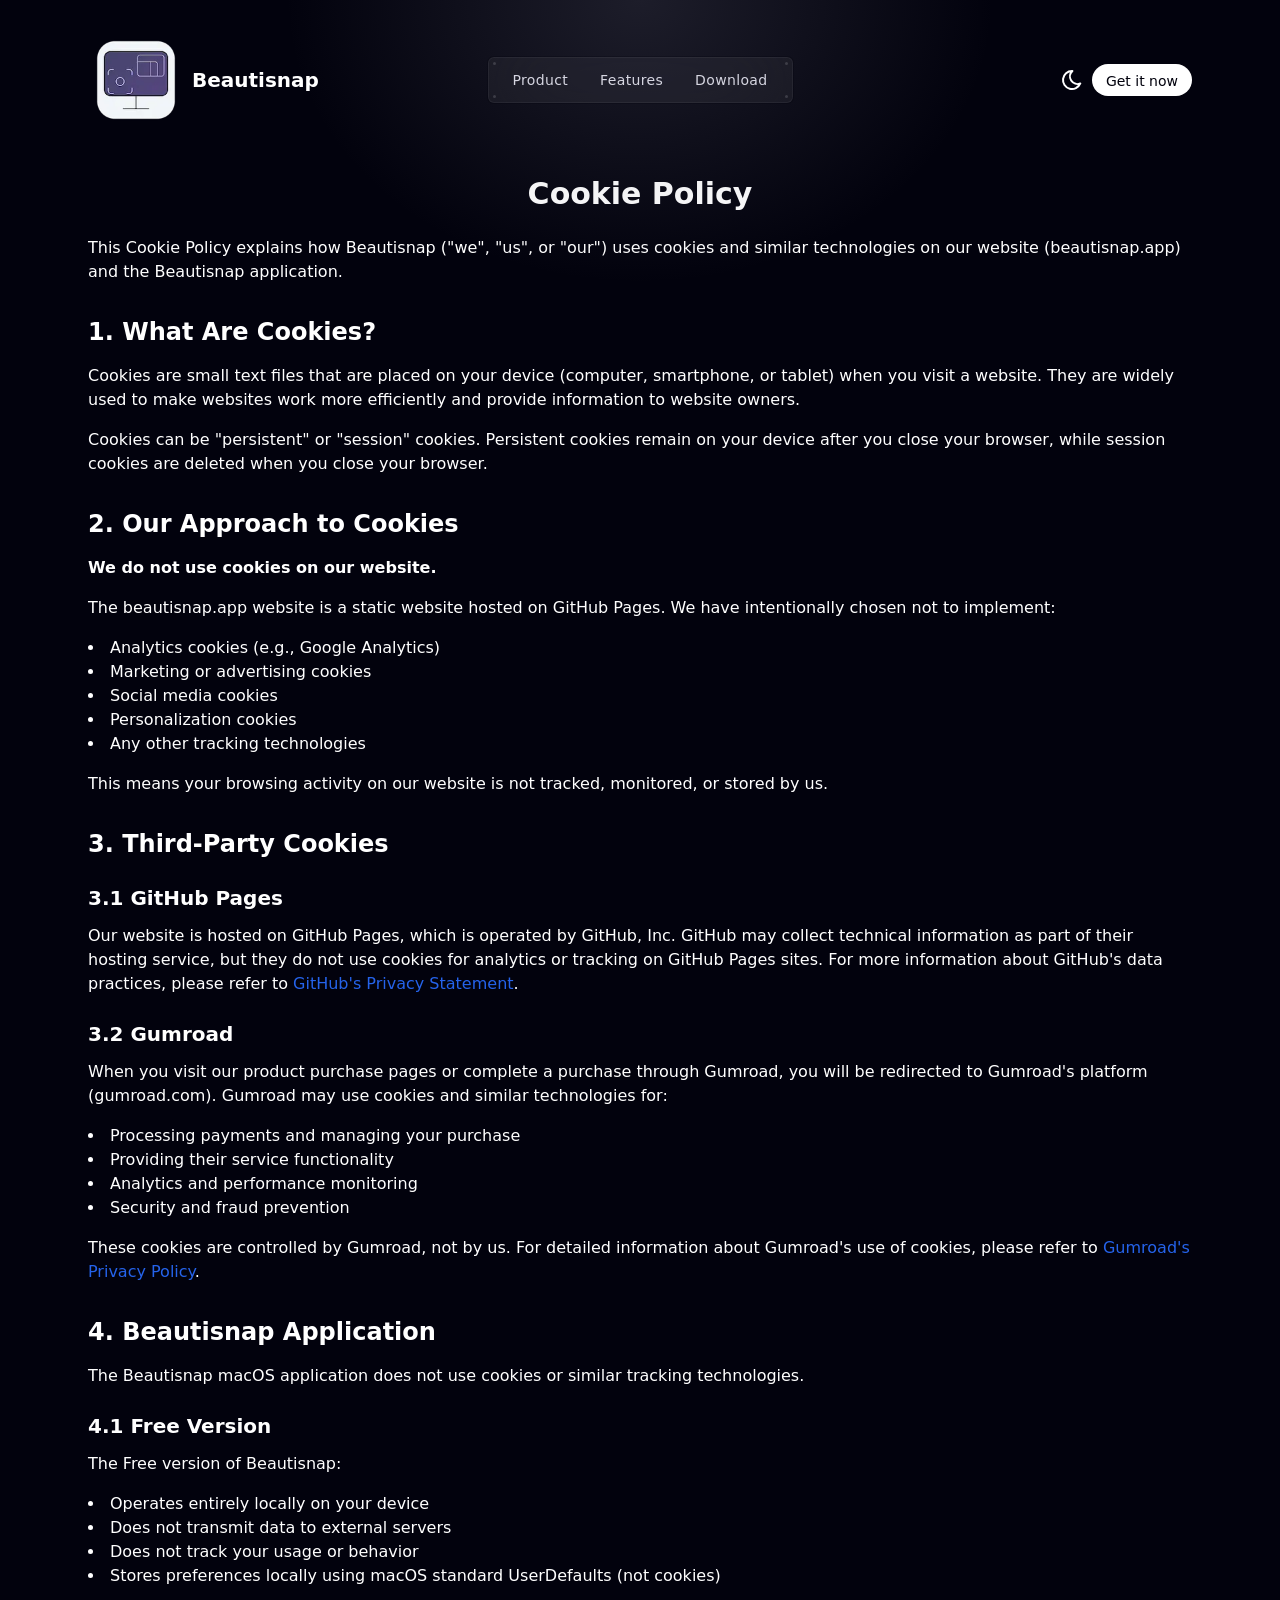
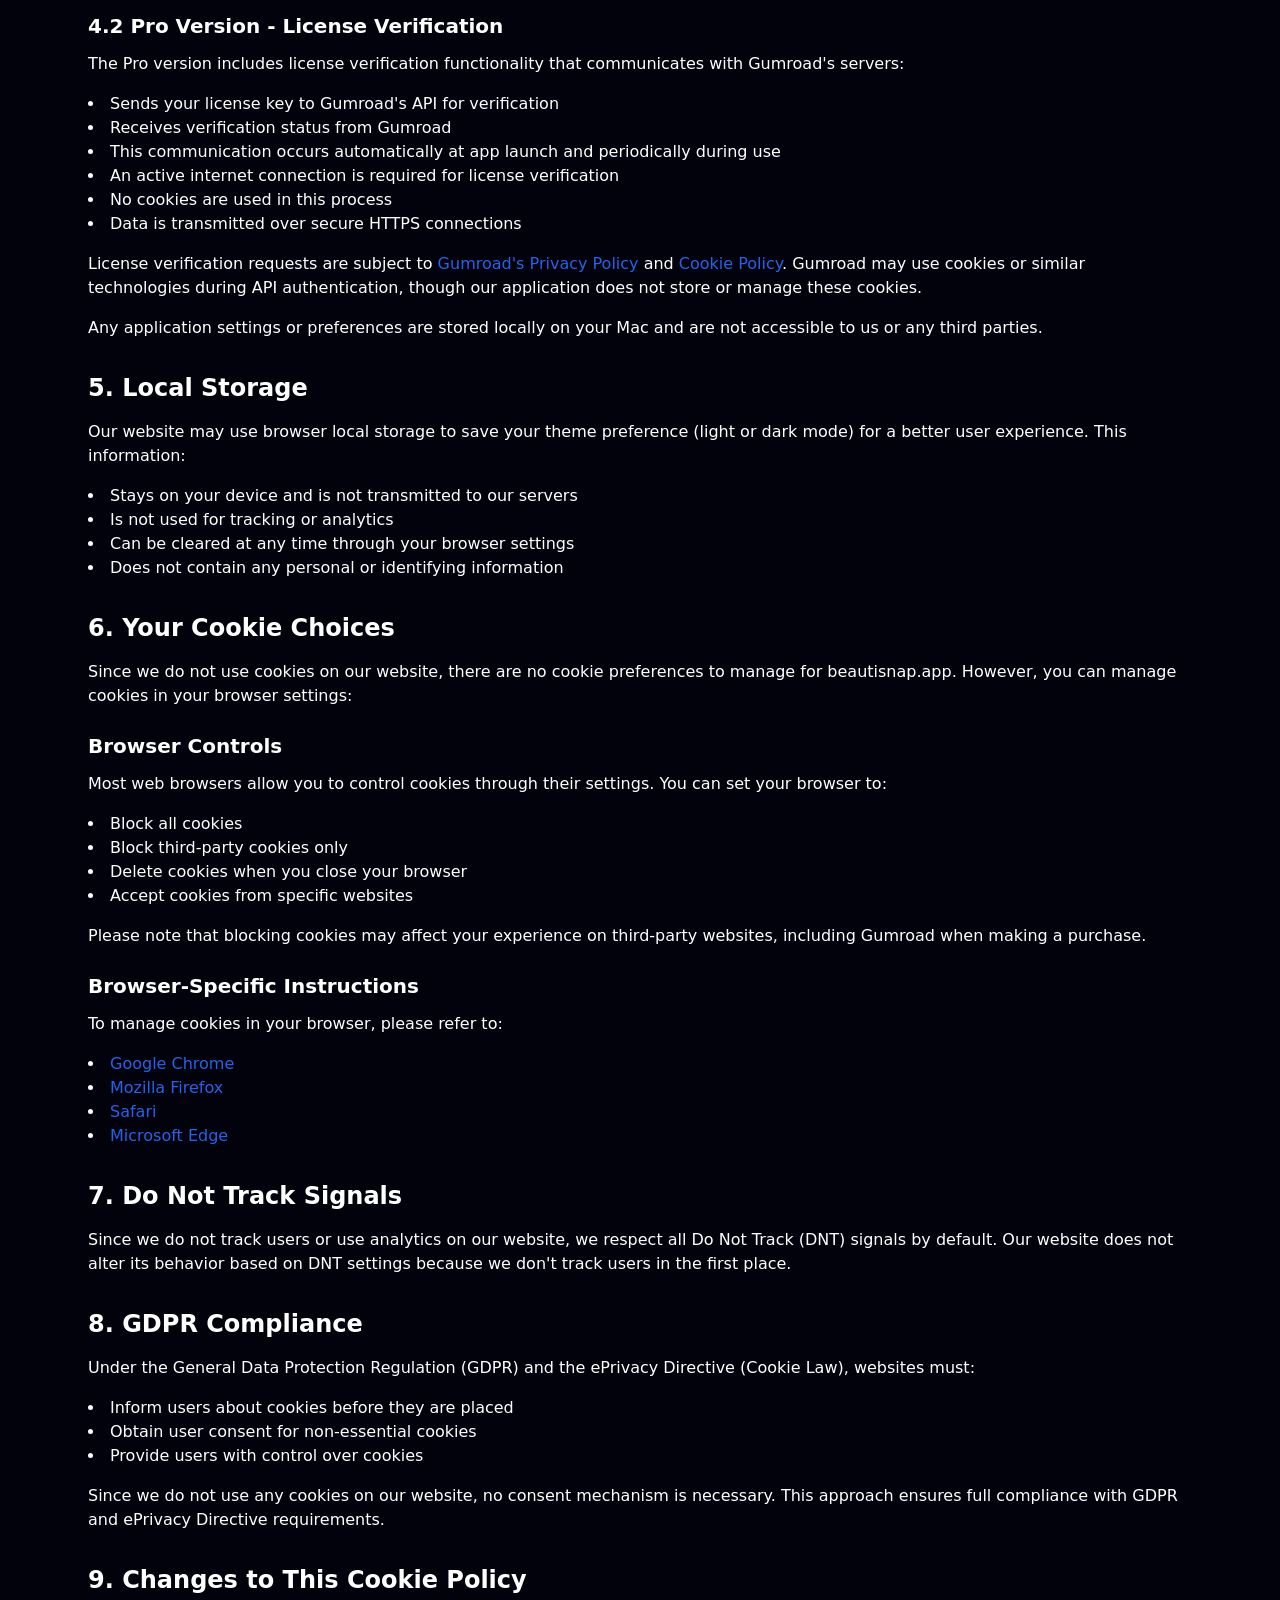
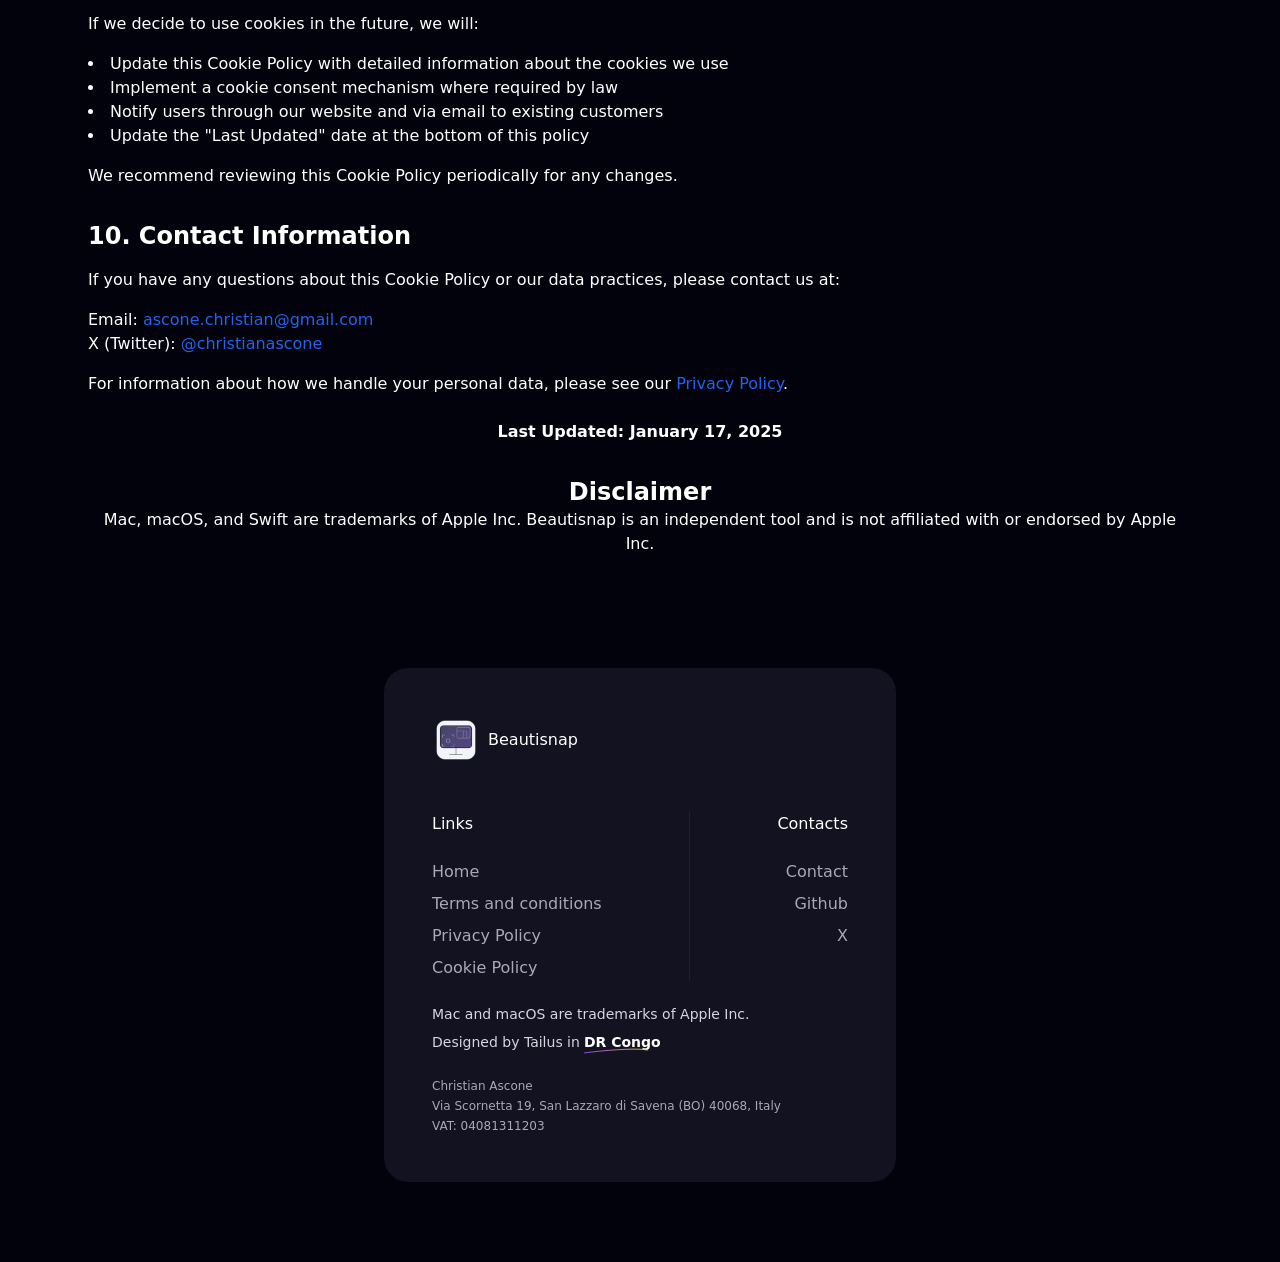
==== cookie-policy/index.html @ 5fffb643 "Deploy" ====
<!DOCTYPE html><html lang="en" class="scroll-smooth"> <head><meta charset="UTF-8"><meta name="viewport" content="width=device-width"><link rel="icon" type="image/x-icon" href="/favicon.ico" media="(prefers-color-scheme: light)"><link rel="sitemap" href="/sitemap-index.xml"><meta name="generator" content="Astro v5.16.10"><meta name="color-scheme" content="dark light"><meta name="theme-color" content="#ffffff" media="(prefers-color-scheme: light)"><meta name="theme-color" content="#030712" media="(prefers-color-scheme: dark)"><!-- Canonical URL --><link rel="canonical" href="https://beautisnap.github.io/cookie-policy/"><!-- Primary Meta Tags --><title>Cookie Policy - Beautisnap</title><meta name="title" content="Cookie Policy - Beautisnap"><meta name="description" content="Read the Beautisnap Cookie Policy. Learn about the cookies and tracking technologies used on our website and how to manage your preferences."><meta name="keywords" content="screenshot tool, macOS screenshot, beautiful screenshots, screen capture, SwiftUI, ScreenCaptureKit, presentation screenshots, screenshot editor, mac app"><meta name="author" content="Christian Ascone"><meta name="robots" content="index, follow"><!-- Open Graph / Facebook --><meta property="og:type" content="website"><meta property="og:url" content="https://beautisnap.github.io"><meta property="og:title" content="Cookie Policy - Beautisnap"><meta property="og:description" content="Read the Beautisnap Cookie Policy. Learn about the cookies and tracking technologies used on our website and how to manage your preferences."><meta property="og:image" content="https://beautisnap.github.io/og.webp"><meta property="og:image:alt" content="Cookie Policy - Beautisnap"><meta property="og:locale" content="en_US"><meta property="og:site_name" content="Beautisnap"><!-- Twitter --><meta property="twitter:card" content="summary_large_image"><meta property="twitter:url" content="https://beautisnap.github.io"><meta property="twitter:title" content="Cookie Policy - Beautisnap"><meta property="twitter:description" content="Read the Beautisnap Cookie Policy. Learn about the cookies and tracking technologies used on our website and how to manage your preferences."><meta property="twitter:image" content="https://beautisnap.github.io/og.webp"><meta property="twitter:image:alt" content="Cookie Policy - Beautisnap"><meta name="twitter:site" content="@christianascone"><meta name="twitter:creator" content="@christianascone"><script type="text/javascript" src="//embeds.iubenda.com/widgets/e7a93c9e-a3e7-4f69-9348-e8fc11f4b0b0.js"></script><!-- Disable paddle libraries loading --><!-- <script is:inline src="https://cdn.paddle.com/paddle/v2/paddle.js"></script> --><!-- <script is:inline define:vars={{ paddleClientSideToken }}> --><!--   if (paddleClientSideToken.startsWith("test_")) { --><!--     Paddle.Environment.set("sandbox"); --><!--   } --><!--   Paddle.Initialize({ --><!--     token: paddleClientSideToken, --><!--   }); --><!-- </script> --><script type="application/ld+json">{"@context":"https://schema.org","@graph":[{"@type":"WebSite","@id":"https://beautisnap.app/#website","url":"https://beautisnap.app","name":"Beautisnap","description":"A native macOS utility for polished, presentation-ready screenshots. Capture screens, windows, or areas with automatic styling.","publisher":{"@id":"https://beautisnap.app/#organization"}},{"@type":"SoftwareApplication","@id":"https://beautisnap.app/#software","name":"Beautisnap","description":"A native macOS utility for polished, presentation-ready screenshots. Capture screens, windows, or areas with automatic styling.","url":"https://beautisnap.app","applicationCategory":"MultimediaApplication","applicationSubCategory":"Screenshot Tool","operatingSystem":"macOS 12+","offers":[{"@type":"Offer","name":"Beautisnap Free","price":"0","priceCurrency":"USD"},{"@type":"Offer","name":"Beautisnap Pro","price":"4.99","priceCurrency":"EUR"}],"image":"https://beautisnap.github.io/og.webp","screenshot":["https://beautisnap.github.io/screenshot-1.png","https://beautisnap.github.io/screenshot-2.png","https://beautisnap.github.io/screenshot-3.png"],"featureList":["Window and area screen capture","Automatic background styling","Drop shadows and rounded corners","Custom watermark support","Export to PNG, JPEG, TIFF","Drag and drop export","Native SwiftUI interface","ScreenCaptureKit integration","Privacy-first, no cloud uploads"],"softwareVersion":"1.0","publisher":{"@id":"https://beautisnap.app/#organization"}},{"@type":"Organization","@id":"https://beautisnap.app/#organization","name":"Beautisnap","url":"https://beautisnap.app","logo":{"@type":"ImageObject","url":"https://beautisnap.github.io/logo.webp","width":512,"height":512},"sameAs":["https://github.com/christianascone","https://x.com/christianascone"],"contactPoint":{"@type":"ContactPoint","email":"ascone.christian@gmail.com","contactType":"customer support"}},{"@type":"FAQPage","@id":"https://beautisnap.app/#faq","mainEntity":[{"@type":"Question","name":"What is Beautisnap?","acceptedAnswer":{"@type":"Answer","text":"Beautisnap is a native macOS utility that transforms your screenshots into beautiful, presentation-ready images. It automatically applies stylish backgrounds, shadows, and rounded corners to make your captures look professional instantly."}},{"@type":"Question","name":"What macOS version does Beautisnap require?","acceptedAnswer":{"@type":"Answer","text":"Beautisnap requires macOS 12 (Monterey) or later. It is built with SwiftUI and ScreenCaptureKit APIs for maximum native performance."}},{"@type":"Question","name":"Is Beautisnap free?","acceptedAnswer":{"@type":"Answer","text":"Yes, Beautisnap offers a free version with core features including screen and window capture, basic backgrounds, and PNG export. The Pro version (€4.99 one-time) unlocks watermark removal, custom watermarks, additional export formats, and future Pro features."}},{"@type":"Question","name":"Does Beautisnap upload my screenshots to the cloud?","acceptedAnswer":{"@type":"Answer","text":"No. Beautisnap is privacy-first and processes everything locally on your device. Your screenshots never leave your Mac."}},{"@type":"Question","name":"What export formats does Beautisnap support?","acceptedAnswer":{"@type":"Answer","text":"The free version supports PNG export. With Beautisnap Pro you can also export to JPEG and TIFF formats, and copy directly to clipboard."}}]}]}</script><link rel="stylesheet" href="/_astro/cookie-policy.CKCVlNSX.css"></head> <body class="overflow-x-hidden bg-white dark:bg-gray-950"> <!-- Skip to main content link for keyboard navigation (WCAG 2.4.1) --> <a href="#main-content" class="sr-only focus:not-sr-only focus:absolute focus:top-4 focus:left-4 focus:z-[100] focus:px-4 focus:py-2 focus:bg-primary-600 focus:text-white focus:rounded-md focus:outline-none focus:ring-2 focus:ring-primary-500 focus:ring-offset-2">
Skip to main content
</a> <header> <nav aria-label="Main navigation" class="absolute z-50 w-full lg:bg-transparent dark:lg:bg-transparent"> <div class="max-w-6xl mx-auto px-6 md:px-12 xl:px-6">  <div class="relative flex flex-wrap items-center justify-between gap-6 py-3 md:gap-0 md:py-4 lg:py-8"> <div class="relative z-20 flex w-full items-center justify-between md:px-0 lg:w-max"> <a href="/" aria-label="Go home" class="flex items-center gap-2"> <img src="/logo_144_144.webp" class="w-24" alt="Beautisnap logo"> <span class="text-gray-900 dark:text-white font-bold text-xl">Beautisnap</span> </a> <div class="relative flex max-h-10 items-center lg:hidden"> <style>astro-island,astro-slot,astro-static-slot{display:contents}</style><script>(()=>{var e=async t=>{await(await t())()};(self.Astro||(self.Astro={})).load=e;window.dispatchEvent(new Event("astro:load"));})();</script><script>(()=>{var A=Object.defineProperty;var g=(i,o,a)=>o in i?A(i,o,{enumerable:!0,configurable:!0,writable:!0,value:a}):i[o]=a;var d=(i,o,a)=>g(i,typeof o!="symbol"?o+"":o,a);{let i={0:t=>m(t),1:t=>a(t),2:t=>new RegExp(t),3:t=>new Date(t),4:t=>new Map(a(t)),5:t=>new Set(a(t)),6:t=>BigInt(t),7:t=>new URL(t),8:t=>new Uint8Array(t),9:t=>new Uint16Array(t),10:t=>new Uint32Array(t),11:t=>1/0*t},o=t=>{let[l,e]=t;return l in i?i[l](e):void 0},a=t=>t.map(o),m=t=>typeof t!="object"||t===null?t:Object.fromEntries(Object.entries(t).map(([l,e])=>[l,o(e)]));class y extends HTMLElement{constructor(){super(...arguments);d(this,"Component");d(this,"hydrator");d(this,"hydrate",async()=>{var b;if(!this.hydrator||!this.isConnected)return;let e=(b=this.parentElement)==null?void 0:b.closest("astro-island[ssr]");if(e){e.addEventListener("astro:hydrate",this.hydrate,{once:!0});return}let c=this.querySelectorAll("astro-slot"),n={},h=this.querySelectorAll("template[data-astro-template]");for(let r of h){let s=r.closest(this.tagName);s!=null&&s.isSameNode(this)&&(n[r.getAttribute("data-astro-template")||"default"]=r.innerHTML,r.remove())}for(let r of c){let s=r.closest(this.tagName);s!=null&&s.isSameNode(this)&&(n[r.getAttribute("name")||"default"]=r.innerHTML)}let p;try{p=this.hasAttribute("props")?m(JSON.parse(this.getAttribute("props"))):{}}catch(r){let s=this.getAttribute("component-url")||"<unknown>",v=this.getAttribute("component-export");throw v&&(s+=` (export ${v})`),console.error(`[hydrate] Error parsing props for component ${s}`,this.getAttribute("props"),r),r}let u;await this.hydrator(this)(this.Component,p,n,{client:this.getAttribute("client")}),this.removeAttribute("ssr"),this.dispatchEvent(new CustomEvent("astro:hydrate"))});d(this,"unmount",()=>{this.isConnected||this.dispatchEvent(new CustomEvent("astro:unmount"))})}disconnectedCallback(){document.removeEventListener("astro:after-swap",this.unmount),document.addEventListener("astro:after-swap",this.unmount,{once:!0})}connectedCallback(){if(!this.hasAttribute("await-children")||document.readyState==="interactive"||document.readyState==="complete")this.childrenConnectedCallback();else{let e=()=>{document.removeEventListener("DOMContentLoaded",e),c.disconnect(),this.childrenConnectedCallback()},c=new MutationObserver(()=>{var n;((n=this.lastChild)==null?void 0:n.nodeType)===Node.COMMENT_NODE&&this.lastChild.nodeValue==="astro:end"&&(this.lastChild.remove(),e())});c.observe(this,{childList:!0}),document.addEventListener("DOMContentLoaded",e)}}async childrenConnectedCallback(){let e=this.getAttribute("before-hydration-url");e&&await import(e),this.start()}async start(){let e=JSON.parse(this.getAttribute("opts")),c=this.getAttribute("client");if(Astro[c]===void 0){window.addEventListener(`astro:${c}`,()=>this.start(),{once:!0});return}try{await Astro[c](async()=>{let n=this.getAttribute("renderer-url"),[h,{default:p}]=await Promise.all([import(this.getAttribute("component-url")),n?import(n):()=>()=>{}]),u=this.getAttribute("component-export")||"default";if(!u.includes("."))this.Component=h[u];else{this.Component=h;for(let f of u.split("."))this.Component=this.Component[f]}return this.hydrator=p,this.hydrate},e,this)}catch(n){console.error(`[astro-island] Error hydrating ${this.getAttribute("component-url")}`,n)}}attributeChangedCallback(){this.hydrate()}}d(y,"observedAttributes",["props"]),customElements.get("astro-island")||customElements.define("astro-island",y)}})();</script><astro-island uid="Z1zX8ya" component-url="/_astro/ThemeToggle.BzZmpGJ0.js" component-export="default" renderer-url="/_astro/client.7gCkNrrS.js" props="{}" ssr client="load" opts="{&quot;name&quot;:&quot;ThemeToggle&quot;,&quot;value&quot;:true}" await-children><div></div><!--astro:end--></astro-island> </div> </div> <div id="navLayer" aria-hidden="true" class="fixed inset-0 z-10 h-screen w-screen origin-bottom scale-y-0 bg-white/70 backdrop-blur-2xl transition duration-500 dark:bg-gray-900/70 lg:hidden"></div> <div id="navlinks" class="hidden flex-wrap lg:flex gap-6 items-center w-full lg:w-fit"> <div class="lg:fixed lg:inset-x-0 lg:size-fit lg:m-auto"> <div class="relative p-2 bg-gray-950/5 backdrop-blur-2xl ring-1 ring-gray-950/10 dark:ring-gray-950/25 rounded-md border border-white/50 dark:bg-white/5 dark:border-white/5"> <div class="absolute inset-1 flex justify-between"> <div class="flex flex-col justify-between"> <div class="size-[3px] rounded-full bg-gray-950/30 dark:bg-white/15"></div> <div class="size-[3px] rounded-full bg-gray-950/30 dark:bg-white/15"></div> </div> <div class="flex flex-col justify-between"> <div class="size-[3px] rounded-full bg-gray-950/30 dark:bg-white/15"></div> <div class="size-[3px] rounded-full bg-gray-950/30 dark:bg-white/15"></div> </div> </div>  <div class="relative w-full text-gray-600 dark:text-gray-300"> <ul class="flex flex-col gap-6 tracking-wide lg:flex-row lg:gap-0 lg:text-sm"> <li> <a href="/#home" class="px-2 py-1 hover:bg-gray-950/5 hover:text-gray-950 rounded-[--btn-border-radius] block transition dark:hover:text-white md:px-4 dark:hover:bg-white/5"> <span>Product</span> </a> </li><li> <a href="/#features" class="px-2 py-1 hover:bg-gray-950/5 hover:text-gray-950 rounded-[--btn-border-radius] block transition dark:hover:text-white md:px-4 dark:hover:bg-white/5"> <span>Features</span> </a> </li><li> <a href="/#get-started" class="px-2 py-1 hover:bg-gray-950/5 hover:text-gray-950 rounded-[--btn-border-radius] block transition dark:hover:text-white md:px-4 dark:hover:bg-white/5"> <span>Download</span> </a> </li> </ul> </div>  </div> </div> <div class="w-full my-6 border-t dark:border-[--ui-dark-border-color] pt-6 lg:mt-0 flex gap-2 lg:my-0 lg:border-none lg:pt-0"> <astro-island uid="Z1zX8ya" component-url="/_astro/ThemeToggle.BzZmpGJ0.js" component-export="default" renderer-url="/_astro/client.7gCkNrrS.js" props="{}" ssr client="load" opts="{&quot;name&quot;:&quot;ThemeToggle&quot;,&quot;value&quot;:true}" await-children><div></div><!--astro:end--></astro-island> <a href="/login" class="group flex items-center relative [borderWidth:--btn-border-width] rounded-[--btn-border-radius] *:select-none [&#38;>*:not(.sr-only)]:relative before:rounded-[calc(var(--btn-border-radius)-1px)] before:absolute before:inset-0 before:border-t before:bg-gradient-to-b *:disabled:opacity-20 disabled:before:border-0 disabled:border bg-white dark:bg-transparent before:border-white disabled:text-gray-950/40 disabled:border-gray-200 disabled:bg-gray-100 disabled:*:text-gray-300 disabled:before:border-transparent disabled:before:bg-gray-50 disabled:before:from-transparent dark:before:border-b dark:before:border-t-0 dark:before:border-transparent dark:before:from-transparent dark:hover:before:border-gray-950/20 dark:disabled:border-gray-800/50 disabled:dark:bg-gray-900 dark:disabled:before:bg-gray-900 dark:disabled:before:from-gray-900 dark:*:disabled:!text-white text-gray-900 border-gray-200 before:from-gray-100 hover:bg-gray-100 active:bg-gray-200 dark:text-gray-300 dark:border-gray-300/15 dark:hover:bg-gray-300/5 dark:active:bg-gray-300/10 dark:active:before:from-gray-300/5 text-sm h-8 px-3.5 w-full justify-center md:w-fit lg:hidden">
Sign In
</a> <a href="/#get-started" class="group font-medium [--radial-opacity:0.4] dark:[--radial-opacity:0] rounded-[--btn-border-radius] [background-image:radial-gradient(76%_151%_at_52%_-52%,rgba(255,255,255,var(--radial-opacity))_0%,transparent_100%)] flex items-center justify-center transition-[filter] duration-150 ease-in-out active:brightness-95 dark:shadow-inner dark:border-t dark:border-t-white/35 outline-2 outline-offset-2 focus-visible:outline outline-primary-600 dark:shadow-white/20 disabled:bg-gray-200 disabled:text-gray-400 disabled:shadow-none disabled:hover:brightness-100 dark:disabled:bg-gray-500/10 dark:disabled:[background-image:none] dark:disabled:text-gray-700 dark:disabled:shadow-none dark:disabled:border-none bg-gray-900 text-white [box-shadow:rgba(255,255,255,0.2)_0px_1px_0px_0px_inset,theme(colors.gray.900)_0px_0px_0px_1px] hover:brightness-125 dark:bg-white dark:text-gray-950 text-sm h-8 px-3.5 w-full md:w-fit" aria-label="Get Beautisnap now">
Get it now
</a> </div> </div> </div>  </div> </nav> </header>  <main id="main-content" class="space-y-16 sm:space-y-28 lg:space-y-32 pb-24 overflow-clip"> <section class="relative overflow-hidden scroll-mt-24" id="home"> <div aria-hidden="true" class="opacity-0 dark:opacity-25 absolute [background-image:radial-gradient(theme(colors.gray.500),transparent_50%)] top-0 w-[1000px] z-10 h-[800px] left-1/2 -translate-x-1/2 -translate-y-1/2 pointer-events-none"></div> <div class="max-w-6xl mx-auto px-6 md:px-12 xl:px-6">  <div class="relative pt-32 sm:pt-44 ml-auto text-gray-900 dark:text-white"> <h1 class="text-3xl font-bold mb-6 text-center">Cookie Policy</h1> <p class="mb-4">
This Cookie Policy explains how Beautisnap ("we", "us", or "our") uses cookies and similar technologies on our website (beautisnap.app) and the Beautisnap application.
</p> <h2 class="text-2xl font-semibold mb-4 mt-8">1. What Are Cookies?</h2> <p class="mb-4">
Cookies are small text files that are placed on your device (computer, smartphone, or tablet) when you visit a website. They are widely used to make websites work more efficiently and provide information to website owners.
</p> <p class="mb-4">
Cookies can be "persistent" or "session" cookies. Persistent cookies remain on your device after you close your browser, while session cookies are deleted when you close your browser.
</p> <h2 class="text-2xl font-semibold mb-4 mt-8">2. Our Approach to Cookies</h2> <p class="mb-4"> <strong>We do not use cookies on our website.</strong> </p> <p class="mb-4">
The beautisnap.app website is a static website hosted on GitHub Pages. We have intentionally chosen not to implement:
</p> <ul class="list-disc list-inside mb-4"> <li>Analytics cookies (e.g., Google Analytics)</li> <li>Marketing or advertising cookies</li> <li>Social media cookies</li> <li>Personalization cookies</li> <li>Any other tracking technologies</li> </ul> <p class="mb-4">
This means your browsing activity on our website is not tracked, monitored, or stored by us.
</p> <h2 class="text-2xl font-semibold mb-4 mt-8">3. Third-Party Cookies</h2> <h3 class="text-xl font-semibold mb-3 mt-6">3.1 GitHub Pages</h3> <p class="mb-4">
Our website is hosted on GitHub Pages, which is operated by GitHub, Inc. GitHub may collect technical information as part of their hosting service, but they do not use cookies for analytics or tracking on GitHub Pages sites. For more information about GitHub's data practices, please refer to <a href="https://docs.github.com/en/site-policy/privacy-policies/github-privacy-statement" target="_blank" rel="noopener noreferrer" class="text-blue-600 hover:underline">GitHub's Privacy Statement</a>.
</p> <h3 class="text-xl font-semibold mb-3 mt-6">3.2 Gumroad</h3> <p class="mb-4">
When you visit our product purchase pages or complete a purchase through Gumroad, you will be redirected to Gumroad's platform (gumroad.com). Gumroad may use cookies and similar technologies for:
</p> <ul class="list-disc list-inside mb-4"> <li>Processing payments and managing your purchase</li> <li>Providing their service functionality</li> <li>Analytics and performance monitoring</li> <li>Security and fraud prevention</li> </ul> <p class="mb-4">
These cookies are controlled by Gumroad, not by us. For detailed information about Gumroad's use of cookies, please refer to <a href="https://gumroad.com/privacy" target="_blank" rel="noopener noreferrer" class="text-blue-600 hover:underline">Gumroad's Privacy Policy</a>.
</p> <h2 class="text-2xl font-semibold mb-4 mt-8">4. Beautisnap Application</h2> <p class="mb-4">
The Beautisnap macOS application does not use cookies or similar tracking technologies.
</p> <h3 class="text-xl font-semibold mb-3 mt-6">4.1 Free Version</h3> <p class="mb-4">
The Free version of Beautisnap:
</p> <ul class="list-disc list-inside mb-4"> <li>Operates entirely locally on your device</li> <li>Does not transmit data to external servers</li> <li>Does not track your usage or behavior</li> <li>Stores preferences locally using macOS standard UserDefaults (not cookies)</li> </ul> <h3 class="text-xl font-semibold mb-3 mt-6">4.2 Pro Version - License Verification</h3> <p class="mb-4">
The Pro version includes license verification functionality that communicates with Gumroad's servers:
</p> <ul class="list-disc list-inside mb-4"> <li>Sends your license key to Gumroad's API for verification</li> <li>Receives verification status from Gumroad</li> <li>This communication occurs automatically at app launch and periodically during use</li> <li>An active internet connection is required for license verification</li> <li>No cookies are used in this process</li> <li>Data is transmitted over secure HTTPS connections</li> </ul> <p class="mb-4">
License verification requests are subject to <a href="https://gumroad.com/privacy" target="_blank" rel="noopener noreferrer" class="text-blue-600 hover:underline">Gumroad's Privacy Policy</a> and <a href="https://help.gumroad.com/article/162-cookies" target="_blank" rel="noopener noreferrer" class="text-blue-600 hover:underline">Cookie Policy</a>. Gumroad may use cookies or similar technologies during API authentication, though our application does not store or manage these cookies.
</p> <p class="mb-4">
Any application settings or preferences are stored locally on your Mac and are not accessible to us or any third parties.
</p> <h2 class="text-2xl font-semibold mb-4 mt-8">5. Local Storage</h2> <p class="mb-4">
Our website may use browser local storage to save your theme preference (light or dark mode) for a better user experience. This information:
</p> <ul class="list-disc list-inside mb-4"> <li>Stays on your device and is not transmitted to our servers</li> <li>Is not used for tracking or analytics</li> <li>Can be cleared at any time through your browser settings</li> <li>Does not contain any personal or identifying information</li> </ul> <h2 class="text-2xl font-semibold mb-4 mt-8">6. Your Cookie Choices</h2> <p class="mb-4">
Since we do not use cookies on our website, there are no cookie preferences to manage for beautisnap.app. However, you can manage cookies in your browser settings:
</p> <h3 class="text-xl font-semibold mb-3 mt-6">Browser Controls</h3> <p class="mb-4">
Most web browsers allow you to control cookies through their settings. You can set your browser to:
</p> <ul class="list-disc list-inside mb-4"> <li>Block all cookies</li> <li>Block third-party cookies only</li> <li>Delete cookies when you close your browser</li> <li>Accept cookies from specific websites</li> </ul> <p class="mb-4">
Please note that blocking cookies may affect your experience on third-party websites, including Gumroad when making a purchase.
</p> <h3 class="text-xl font-semibold mb-3 mt-6">Browser-Specific Instructions</h3> <p class="mb-4">
To manage cookies in your browser, please refer to:
</p> <ul class="list-disc list-inside mb-4"> <li><a href="https://support.google.com/chrome/answer/95647" target="_blank" rel="noopener noreferrer" class="text-blue-600 hover:underline">Google Chrome</a></li> <li><a href="https://support.mozilla.org/en-US/kb/enhanced-tracking-protection-firefox-desktop" target="_blank" rel="noopener noreferrer" class="text-blue-600 hover:underline">Mozilla Firefox</a></li> <li><a href="https://support.apple.com/guide/safari/manage-cookies-sfri11471/mac" target="_blank" rel="noopener noreferrer" class="text-blue-600 hover:underline">Safari</a></li> <li><a href="https://support.microsoft.com/en-us/microsoft-edge/delete-cookies-in-microsoft-edge-63947406-40ac-c3b8-57b9-2a946a29ae09" target="_blank" rel="noopener noreferrer" class="text-blue-600 hover:underline">Microsoft Edge</a></li> </ul> <h2 class="text-2xl font-semibold mb-4 mt-8">7. Do Not Track Signals</h2> <p class="mb-4">
Since we do not track users or use analytics on our website, we respect all Do Not Track (DNT) signals by default. Our website does not alter its behavior based on DNT settings because we don't track users in the first place.
</p> <h2 class="text-2xl font-semibold mb-4 mt-8">8. GDPR Compliance</h2> <p class="mb-4">
Under the General Data Protection Regulation (GDPR) and the ePrivacy Directive (Cookie Law), websites must:
</p> <ul class="list-disc list-inside mb-4"> <li>Inform users about cookies before they are placed</li> <li>Obtain user consent for non-essential cookies</li> <li>Provide users with control over cookies</li> </ul> <p class="mb-4">
Since we do not use any cookies on our website, no consent mechanism is necessary. This approach ensures full compliance with GDPR and ePrivacy Directive requirements.
</p> <h2 class="text-2xl font-semibold mb-4 mt-8">9. Changes to This Cookie Policy</h2> <p class="mb-4">
If we decide to use cookies in the future, we will:
</p> <ul class="list-disc list-inside mb-4"> <li>Update this Cookie Policy with detailed information about the cookies we use</li> <li>Implement a cookie consent mechanism where required by law</li> <li>Notify users through our website and via email to existing customers</li> <li>Update the "Last Updated" date at the bottom of this policy</li> </ul> <p class="mb-4">
We recommend reviewing this Cookie Policy periodically for any changes.
</p> <h2 class="text-2xl font-semibold mb-4 mt-8">10. Contact Information</h2> <p class="mb-4">
If you have any questions about this Cookie Policy or our data practices, please contact us at:
</p> <p class="mb-4">
Email: <a href="mailto:ascone.christian@gmail.com" class="text-blue-600 hover:underline">ascone.christian@gmail.com</a><br>
X (Twitter): <a href="https://x.com/christianascone" target="_blank" rel="noopener noreferrer" class="text-blue-600 hover:underline">@christianascone</a> </p> <p class="mb-4">
For information about how we handle your personal data, please see our <a href="/privacy-policy" class="text-blue-600 hover:underline">Privacy Policy</a>.
</p> <p class="mt-6 text-center font-semibold">Last Updated: January 17, 2025</p> <h2 class="text-2xl font-semibold mt-8 text-center">Disclaimer</h2> <p class="mb-4 text-center">
Mac, macOS, and Swift are trademarks of Apple Inc. Beautisnap is an
        independent tool and is not affiliated with or endorsed by Apple Inc.
</p> </div>  </div> </section> <astro-island uid="NnMGO" component-url="/_astro/BackToTopButton.BWjK2V6t.js" component-export="default" renderer-url="/_astro/client.7gCkNrrS.js" props="{}" ssr client="load" opts="{&quot;name&quot;:&quot;BackToTopButton&quot;,&quot;value&quot;:true}" await-children><button id="backToTopBtn" aria-label="Back to top" class="group font-medium [--radial-opacity:0.4] dark:[--radial-opacity:0] [background-image:radial-gradient(76%_151%_at_52%_-52%,rgba(255,255,255,var(--radial-opacity))_0%,transparent_100%)] flex items-center justify-center ease-in-out active:brightness-95 dark:shadow-inner dark:border-t dark:border-t-white/35 outline-2 outline-offset-2 focus-visible:outline outline-primary-600 dark:shadow-white/20 disabled:bg-gray-200 disabled:text-gray-400 disabled:shadow-none disabled:hover:brightness-100 dark:disabled:bg-gray-500/10 dark:disabled:[background-image:none] dark:disabled:text-gray-700 dark:disabled:shadow-none dark:disabled:border-none bg-primary-600 [box-shadow:rgba(255,255,255,0.35)_0px_1px_0px_0px_inset,theme(colors.primary.600)_0px_0px_0px_1px] hover:brightness-[1.1] h-10 fixed bottom-1 right-7 z-50 text-white p-3 rounded-full text-lg hover:bg-primary-700 transition transform duration-500 opacity-0 translate-y-10"><svg width="15" height="15" viewBox="0 0 15 15" fill="none" xmlns="http://www.w3.org/2000/svg" aria-hidden="true" role="img"><path d="M7.14645 2.14645C7.34171 1.95118 7.65829 1.95118 7.85355 2.14645L11.8536 6.14645C12.0488 6.34171 12.0488 6.65829 11.8536 6.85355C11.6583 7.04882 11.3417 7.04882 11.1464 6.85355L8 3.70711L8 12.5C8 12.7761 7.77614 13 7.5 13C7.22386 13 7 12.7761 7 12.5L7 3.70711L3.85355 6.85355C3.65829 7.04882 3.34171 7.04882 3.14645 6.85355C2.95118 6.65829 2.95118 6.34171 3.14645 6.14645L7.14645 2.14645Z" fill="currentColor" fill-rule="evenodd" clip-rule="evenodd"></path></svg></button><!--astro:end--></astro-island> </main>  <footer class="pb-6 sm:pb-12 lg:pb-20"> <div class="max-w-6xl mx-auto px-6 md:px-12 xl:px-6">  <div class="p-6 rounded-[--card-border-radius] bg-gray-50 mx-auto max-w-lg dark:bg-[--card-dark-bg] sm:p-12"> <div class="flex"> <a href="/" aria-label="Go home" class="flex items-center gap-2"> <img src="/logo_144_144.webp" class="w-12" alt="Beautisnap logo"> <span class="text-gray-900 dark:text-white">Beautisnap</span> </a> </div> <div class="mt-12 mb-6 flex justify-between gap-4"> <div> <span class="text-gray-950 dark:text-white font-medium">Links</span> <ul class="mt-6 space-y-2"> <li> <a href="/" class="text-gray-600 dark:text-gray-400 transition hover:text-primary-600 dark:hover:text-primary-400"> Home </a> </li><li> <a href="/terms-and-conditions" class="text-gray-600 dark:text-gray-400 transition hover:text-primary-600 dark:hover:text-primary-400"> Terms and conditions </a> </li><li> <a href="/privacy-policy" class="text-gray-600 dark:text-gray-400 transition hover:text-primary-600 dark:hover:text-primary-400"> Privacy Policy </a> </li><li> <a href="/cookie-policy" class="text-gray-600 dark:text-gray-400 transition hover:text-primary-600 dark:hover:text-primary-400"> Cookie Policy </a> </li> </ul> </div> <span class="block w-px bg-gray-200 dark:bg-gray-800"></span> <div> <span class="text-gray-950 dark:text-white font-medium">Contacts</span> <ul class="mt-6 space-y-2 text-right"> <li> <a href="mailto:ascone.christian@gmail.com?subject=Beautisnap%20Contact" class="text-gray-600 dark:text-gray-400 transition hover:text-primary-600 dark:hover:text-primary-400"> Contact </a> </li><li> <a href="https://github.com/christianascone" class="text-gray-600 dark:text-gray-400 transition hover:text-primary-600 dark:hover:text-primary-400" target="_blank" rel="noopener noreferrer"> Github </a> </li><li> <a href="https://x.com/christianascone" class="text-gray-600 dark:text-gray-400 transition hover:text-primary-600 dark:hover:text-primary-400" target="_blank" rel="noopener noreferrer"> X </a> </li> </ul> </div> </div> <div class="mb-2 text-sm flex flex-wrap gap-1 overflow-hidden font-medium text-gray-700 dark:text-gray-300"> <p>Mac and macOS are trademarks of Apple Inc.</p> </div> <div class="-mb-2 text-sm flex flex-wrap gap-1 overflow-hidden font-medium text-gray-700 dark:text-gray-300">
Designed by Tailus in<div class="flex items-start justify-center gap-2 text-center font-semibold text-gray-950 dark:text-white sm:gap-1"> <div class="block"> <div class="block pb-2">DR Congo</div><div class="-mt-5 grow overflow-hidden"> <svg aria-hidden="true" class="w-16" height="22" viewBox="0 0 283 22" fill="none" xmlns="http://www.w3.org/2000/svg"><path d="M1.24715 19.3744C72.4051 10.3594 228.122 -4.71194 281.724 7.12332" stroke="url(#paint0_linear_pl)" stroke-width="4"></path><defs><linearGradient id="paint0_linear_pl" x1="282" y1="5.49999" x2="40" y2="13" gradientUnits="userSpaceOnUse"><stop stop-color="#facc15"></stop><stop offset="1" stop-color="#a855f7"></stop></linearGradient></defs></svg> </div> </div> </div> </div> <div class="mt-6 text-xs flex flex-wrap gap-1 overflow-hidden text-gray-600 dark:text-gray-400"> <p>Christian Ascone</p> <p>Via Scornetta 19, San Lazzaro di Savena (BO) 40068, Italy</p> <p>VAT: 04081311203</p> </div> </div>  </div> </footer> </body></html>
---- _astro/cookie-policy.CKCVlNSX.css ----
*,:before,:after{box-sizing:border-box;border-width:0;border-style:solid;border-color:#e7e7f0}:before,:after{--tw-content: ""}html,:host{line-height:1.5;-webkit-text-size-adjust:100%;-moz-tab-size:4;-o-tab-size:4;tab-size:4;font-family:ui-sans-serif,system-ui,sans-serif,"Apple Color Emoji","Segoe UI Emoji",Segoe UI Symbol,"Noto Color Emoji";font-feature-settings:normal;font-variation-settings:normal;-webkit-tap-highlight-color:transparent}body{margin:0;line-height:inherit}hr{height:0;color:inherit;border-top-width:1px}abbr:where([title]){-webkit-text-decoration:underline dotted;text-decoration:underline dotted}h1,h2,h3,h4,h5,h6{font-size:inherit;font-weight:inherit}a{color:inherit;text-decoration:inherit}b,strong{font-weight:bolder}code,kbd,samp,pre{font-family:ui-monospace,SFMono-Regular,Menlo,Monaco,Consolas,Liberation Mono,Courier New,monospace;font-feature-settings:normal;font-variation-settings:normal;font-size:1em}small{font-size:80%}sub,sup{font-size:75%;line-height:0;position:relative;vertical-align:baseline}sub{bottom:-.25em}sup{top:-.5em}table{text-indent:0;border-color:inherit;border-collapse:collapse}button,input,optgroup,select,textarea{font-family:inherit;font-feature-settings:inherit;font-variation-settings:inherit;font-size:100%;font-weight:inherit;line-height:inherit;letter-spacing:inherit;color:inherit;margin:0;padding:0}button,select{text-transform:none}button,input:where([type=button]),input:where([type=reset]),input:where([type=submit]){-webkit-appearance:button;background-color:transparent;background-image:none}:-moz-focusring{outline:auto}:-moz-ui-invalid{box-shadow:none}progress{vertical-align:baseline}::-webkit-inner-spin-button,::-webkit-outer-spin-button{height:auto}[type=search]{-webkit-appearance:textfield;outline-offset:-2px}::-webkit-search-decoration{-webkit-appearance:none}::-webkit-file-upload-button{-webkit-appearance:button;font:inherit}summary{display:list-item}blockquote,dl,dd,h1,h2,h3,h4,h5,h6,hr,figure,p,pre{margin:0}fieldset{margin:0;padding:0}legend{padding:0}ol,ul,menu{list-style:none;margin:0;padding:0}dialog{padding:0}textarea{resize:vertical}input::-moz-placeholder,textarea::-moz-placeholder{opacity:1;color:#a8a8b8}input::placeholder,textarea::placeholder{opacity:1;color:#a8a8b8}button,[role=button]{cursor:pointer}:disabled{cursor:default}img,svg,video,canvas,audio,iframe,embed,object{display:block;vertical-align:middle}img,video{max-width:100%;height:auto}[hidden]{display:none}:root{--accordion-border-radius: 1.5rem;--accordion-ghost-light-bg: #F5F5F9;--accordion-soft-light-bg: #F5F5F9;--accordion-ghost-dark-bg: #121220;--accordion-soft-dark-bg: #121220;--accordion-dark-bg: #121220;--accordion-shadow: 0 4px 6px -1px rgb(2 2 13 / var(--accordion-shadow-opacity)), 0 2px 4px -2px rgb(2 2 13 / var(--accordion-shadow-opacity));--accordion-shadow-opacity: 4%;--alert-border-radius: 1.5rem;--alert-shadow: 0 4px 6px -1px rgb(2 2 13 / var(--alert-shadow-opacity)), 0 2px 4px -2px rgb(2 2 13 / var(--alert-shadow-opacity));--alert-shadow-opacity: 4%;--annonce-border-radius: 9999px;--avatar-border-radius: 9999px;--avatar-status-position: 1px;--badge-border-radius: 9999px;--btn-border-radius: 9999px;--btn-border-width: 1.5px;--card-border-radius: 1.5rem;--card-shadow: 0 4px 6px -1px rgb(2 2 13 / var(--card-shadow-opacity)), 0 2px 4px -2px rgb(2 2 13 / var(--card-shadow-opacity));--card-shadow-opacity: 4%;--card-padding: 2rem;--card-light-bg: #F5F5F9;--card-dark-bg: #121220;--menu-border-radius: .75rem;--menu-light-bg-opacity: 80%;--menu-dark-bg-opacity: 50%;--menu-shadow: 0 4px 6px -1px rgb(2 2 13 / var(--menu-shadow-opacity)), 0 2px 4px -2px rgb(2 2 13 / var(--menu-shadow-opacity));--menu-shadow-opacity: 4%;--menu-light-backdrop-blur: 3rem;--menu-dark-backdrop-blur: 3rem;--menu-light-border-color: #E7E7F0;--menu-dark-border-color: #1F1F31;--feedback-shadow: 0 4px 6px -1px rgb(2 2 13 / var(--feedback-shadow-opacity)), 0 2px 4px -2px rgb(2 2 13 / var(--feedback-shadow-opacity));--feedback-shadow-opacity: 4%;--feedback-dark-bg: #121220;--feedback-light-border-color: #E7E7F0;--feedback-dark-border-color: #1F1F31;--flag-border-radius: 1.5rem;--flag-padding: 1.5rem;--field-border-radius: .5rem;--field-light-bg: #F5F5F9;--field-light-focus-bg: #FAFAFE;--field-dark-bg: #1F1F31;--field-dark-focus-bg: #121220;--field-light-border-color: #E7E7F0;--field-dark-border-color: #1F1F31;--popover-border-radius: 1.5rem;--popover-padding: 1.5rem;--switch-border-radius: 9999px;--tabs-border-radius: 9999px;--tabs-light-bg: #F5F5F9;--tabs-dark-bg: #1F1F31;--tabs-indicator-dark-bg: #02020D;--tabs-bottom-indicator-trigger-dark-bg: #1F1F31;--tabs-bottom-indicator-light-bg: #5EA0BD;--tabs-bottom-indicator-dark-bg: #C8EFF8;--tabs-light-border-color: #E7E7F0;--tabs-dark-border-color: #1F1F31;--tabs-soft-border-radius: 9999px;--tabs-bottom-indicator-border-radius: 9999px;--tooltip-border-radius: 9999px;--toast-border-radius: 1.5rem;--separator-light-color: #E7E7F0;--separator-dark-color: #1F1F31;--ui-light-border-color: #E7E7F0;--ui-dark-border-color: #1F1F31;--ui-light-border-hover-color: #D6D6E1;--ui-dark-border-hover-color: #3A3A4B;--select-dark-bg: #02020D}*,:before,:after{--tw-border-spacing-x: 0;--tw-border-spacing-y: 0;--tw-translate-x: 0;--tw-translate-y: 0;--tw-rotate: 0;--tw-skew-x: 0;--tw-skew-y: 0;--tw-scale-x: 1;--tw-scale-y: 1;--tw-pan-x: ;--tw-pan-y: ;--tw-pinch-zoom: ;--tw-scroll-snap-strictness: proximity;--tw-gradient-from-position: ;--tw-gradient-via-position: ;--tw-gradient-to-position: ;--tw-ordinal: ;--tw-slashed-zero: ;--tw-numeric-figure: ;--tw-numeric-spacing: ;--tw-numeric-fraction: ;--tw-ring-inset: ;--tw-ring-offset-width: 0px;--tw-ring-offset-color: #fff;--tw-ring-color: rgb(59 130 246 / .5);--tw-ring-offset-shadow: 0 0 #0000;--tw-ring-shadow: 0 0 #0000;--tw-shadow: 0 0 #0000;--tw-shadow-colored: 0 0 #0000;--tw-blur: ;--tw-brightness: ;--tw-contrast: ;--tw-grayscale: ;--tw-hue-rotate: ;--tw-invert: ;--tw-saturate: ;--tw-sepia: ;--tw-drop-shadow: ;--tw-backdrop-blur: ;--tw-backdrop-brightness: ;--tw-backdrop-contrast: ;--tw-backdrop-grayscale: ;--tw-backdrop-hue-rotate: ;--tw-backdrop-invert: ;--tw-backdrop-opacity: ;--tw-backdrop-saturate: ;--tw-backdrop-sepia: ;--tw-contain-size: ;--tw-contain-layout: ;--tw-contain-paint: ;--tw-contain-style: }::backdrop{--tw-border-spacing-x: 0;--tw-border-spacing-y: 0;--tw-translate-x: 0;--tw-translate-y: 0;--tw-rotate: 0;--tw-skew-x: 0;--tw-skew-y: 0;--tw-scale-x: 1;--tw-scale-y: 1;--tw-pan-x: ;--tw-pan-y: ;--tw-pinch-zoom: ;--tw-scroll-snap-strictness: proximity;--tw-gradient-from-position: ;--tw-gradient-via-position: ;--tw-gradient-to-position: ;--tw-ordinal: ;--tw-slashed-zero: ;--tw-numeric-figure: ;--tw-numeric-spacing: ;--tw-numeric-fraction: ;--tw-ring-inset: ;--tw-ring-offset-width: 0px;--tw-ring-offset-color: #fff;--tw-ring-color: rgb(59 130 246 / .5);--tw-ring-offset-shadow: 0 0 #0000;--tw-ring-shadow: 0 0 #0000;--tw-shadow: 0 0 #0000;--tw-shadow-colored: 0 0 #0000;--tw-blur: ;--tw-brightness: ;--tw-contrast: ;--tw-grayscale: ;--tw-hue-rotate: ;--tw-invert: ;--tw-saturate: ;--tw-sepia: ;--tw-drop-shadow: ;--tw-backdrop-blur: ;--tw-backdrop-brightness: ;--tw-backdrop-contrast: ;--tw-backdrop-grayscale: ;--tw-backdrop-hue-rotate: ;--tw-backdrop-invert: ;--tw-backdrop-opacity: ;--tw-backdrop-saturate: ;--tw-backdrop-sepia: ;--tw-contain-size: ;--tw-contain-layout: ;--tw-contain-paint: ;--tw-contain-style: }.card-shadow{box-shadow:var(--card-shadow)}.pointer-events-none{pointer-events:none}.static{position:static}.fixed{position:fixed}.absolute{position:absolute}.relative{position:relative}.inset-0{inset:0}.inset-1{inset:.25rem}.-bottom-1{bottom:-.25rem}.-left-2{left:-.5rem}.-right-2{right:-.5rem}.-top-1{top:-.25rem}.-top-4{top:-1rem}.bottom-1{bottom:.25rem}.bottom-4{bottom:1rem}.left-1\/2{left:50%}.left-4{left:1rem}.right-4{right:1rem}.right-7{right:1.75rem}.top-0{top:0}.top-1\/2{top:50%}.top-4{top:1rem}.z-10{z-index:10}.z-20{z-index:20}.z-50{z-index:50}.z-\[1\]{z-index:1}.m-auto{margin:auto}.mx-auto{margin-left:auto;margin-right:auto}.my-12{margin-top:3rem;margin-bottom:3rem}.my-2{margin-top:.5rem;margin-bottom:.5rem}.my-6{margin-top:1.5rem;margin-bottom:1.5rem}.my-7{margin-top:1.75rem;margin-bottom:1.75rem}.-mb-2{margin-bottom:-.5rem}.-ml-1{margin-left:-.25rem}.-mr-1{margin-right:-.25rem}.-mt-5{margin-top:-1.25rem}.mb-12{margin-bottom:3rem}.mb-2{margin-bottom:.5rem}.mb-3{margin-bottom:.75rem}.mb-4{margin-bottom:1rem}.mb-6{margin-bottom:1.5rem}.mb-8{margin-bottom:2rem}.ml-auto{margin-left:auto}.ms-1{margin-inline-start:.25rem}.ms-3{margin-inline-start:.75rem}.mt-12{margin-top:3rem}.mt-16{margin-top:4rem}.mt-2{margin-top:.5rem}.mt-3{margin-top:.75rem}.mt-4{margin-top:1rem}.mt-6{margin-top:1.5rem}.mt-8{margin-top:2rem}.mt-auto{margin-top:auto}.block{display:block}.inline-block{display:inline-block}.flex{display:flex}.grid{display:grid}.hidden{display:none}.size-10{width:2.5rem;height:2.5rem}.size-12{width:3rem;height:3rem}.size-3\.5{width:.875rem;height:.875rem}.size-4{width:1rem;height:1rem}.size-5{width:1.25rem;height:1.25rem}.size-6{width:1.5rem;height:1.5rem}.size-7{width:1.75rem;height:1.75rem}.size-8{width:2rem;height:2rem}.size-9{width:2.25rem;height:2.25rem}.size-\[1\.125rem\]{width:1.125rem;height:1.125rem}.size-\[3px\]{width:3px;height:3px}.h-1\.5{height:.375rem}.h-10{height:2.5rem}.h-12{height:3rem}.h-3{height:.75rem}.h-4{height:1rem}.h-6{height:1.5rem}.h-64{height:16rem}.h-7{height:1.75rem}.h-8{height:2rem}.h-9{height:2.25rem}.h-\[800px\]{height:800px}.h-auto{height:auto}.h-fit{height:-moz-fit-content;height:fit-content}.h-full{height:100%}.h-screen{height:100vh}.max-h-10{max-height:2.5rem}.max-h-\[70vh\]{max-height:70vh}.max-h-full{max-height:100%}.w-0\.5{width:.125rem}.w-12{width:3rem}.w-16{width:4rem}.w-24{width:6rem}.w-3{width:.75rem}.w-4{width:1rem}.w-5{width:1.25rem}.w-6{width:1.5rem}.w-\[1000px\]{width:1000px}.w-\[54\%\]{width:54%}.w-\[58\%\]{width:58%}.w-\[63\%\]{width:63%}.w-\[68\%\]{width:68%}.w-\[98\%\]{width:98%}.w-\[calc\(100\%-3\.25rem\)\]{width:calc(100% - 3.25rem)}.w-full{width:100%}.w-px{width:1px}.w-screen{width:100vw}.min-w-full{min-width:100%}.max-w-3xl{max-width:48rem}.max-w-5xl{max-width:64rem}.max-w-6xl{max-width:72rem}.max-w-full{max-width:100%}.max-w-lg{max-width:32rem}.max-w-xl{max-width:36rem}.flex-shrink-0,.shrink-0{flex-shrink:0}.grow{flex-grow:1}.origin-bottom{transform-origin:bottom}.-translate-x-1\/2{--tw-translate-x: -50%;transform:translate(var(--tw-translate-x),var(--tw-translate-y)) rotate(var(--tw-rotate)) skew(var(--tw-skew-x)) skewY(var(--tw-skew-y)) scaleX(var(--tw-scale-x)) scaleY(var(--tw-scale-y))}.-translate-y-1\/2{--tw-translate-y: -50%;transform:translate(var(--tw-translate-x),var(--tw-translate-y)) rotate(var(--tw-rotate)) skew(var(--tw-skew-x)) skewY(var(--tw-skew-y)) scaleX(var(--tw-scale-x)) scaleY(var(--tw-scale-y))}.-translate-y-1\/3{--tw-translate-y: -33.333333%;transform:translate(var(--tw-translate-x),var(--tw-translate-y)) rotate(var(--tw-rotate)) skew(var(--tw-skew-x)) skewY(var(--tw-skew-y)) scaleX(var(--tw-scale-x)) scaleY(var(--tw-scale-y))}.-translate-y-5{--tw-translate-y: -1.25rem;transform:translate(var(--tw-translate-x),var(--tw-translate-y)) rotate(var(--tw-rotate)) skew(var(--tw-skew-x)) skewY(var(--tw-skew-y)) scaleX(var(--tw-scale-x)) scaleY(var(--tw-scale-y))}.translate-y-10{--tw-translate-y: 2.5rem;transform:translate(var(--tw-translate-x),var(--tw-translate-y)) rotate(var(--tw-rotate)) skew(var(--tw-skew-x)) skewY(var(--tw-skew-y)) scaleX(var(--tw-scale-x)) scaleY(var(--tw-scale-y))}.translate-y-4{--tw-translate-y: 1rem;transform:translate(var(--tw-translate-x),var(--tw-translate-y)) rotate(var(--tw-rotate)) skew(var(--tw-skew-x)) skewY(var(--tw-skew-y)) scaleX(var(--tw-scale-x)) scaleY(var(--tw-scale-y))}.rotate-1{--tw-rotate: 1deg;transform:translate(var(--tw-translate-x),var(--tw-translate-y)) rotate(var(--tw-rotate)) skew(var(--tw-skew-x)) skewY(var(--tw-skew-y)) scaleX(var(--tw-scale-x)) scaleY(var(--tw-scale-y))}.scale-125{--tw-scale-x: 1.25;--tw-scale-y: 1.25;transform:translate(var(--tw-translate-x),var(--tw-translate-y)) rotate(var(--tw-rotate)) skew(var(--tw-skew-x)) skewY(var(--tw-skew-y)) scaleX(var(--tw-scale-x)) scaleY(var(--tw-scale-y))}.scale-y-0{--tw-scale-y: 0;transform:translate(var(--tw-translate-x),var(--tw-translate-y)) rotate(var(--tw-rotate)) skew(var(--tw-skew-x)) skewY(var(--tw-skew-y)) scaleX(var(--tw-scale-x)) scaleY(var(--tw-scale-y))}.transform{transform:translate(var(--tw-translate-x),var(--tw-translate-y)) rotate(var(--tw-rotate)) skew(var(--tw-skew-x)) skewY(var(--tw-skew-y)) scaleX(var(--tw-scale-x)) scaleY(var(--tw-scale-y))}.cursor-zoom-in{cursor:zoom-in}.cursor-zoom-out{cursor:zoom-out}.scroll-mt-24{scroll-margin-top:6rem}.list-inside{list-style-position:inside}.list-disc{list-style-type:disc}.flex-col{flex-direction:column}.flex-wrap{flex-wrap:wrap}.items-start{align-items:flex-start}.items-center{align-items:center}.items-baseline{align-items:baseline}.justify-center{justify-content:center}.justify-between{justify-content:space-between}.gap-1{gap:.25rem}.gap-1\.5{gap:.375rem}.gap-2{gap:.5rem}.gap-3{gap:.75rem}.gap-4{gap:1rem}.gap-6{gap:1.5rem}.gap-8{gap:2rem}.gap-x-6{-moz-column-gap:1.5rem;column-gap:1.5rem}.gap-y-4{row-gap:1rem}.space-y-12>:not([hidden])~:not([hidden]){--tw-space-y-reverse: 0;margin-top:calc(3rem * calc(1 - var(--tw-space-y-reverse)));margin-bottom:calc(3rem * var(--tw-space-y-reverse))}.space-y-16>:not([hidden])~:not([hidden]){--tw-space-y-reverse: 0;margin-top:calc(4rem * calc(1 - var(--tw-space-y-reverse)));margin-bottom:calc(4rem * var(--tw-space-y-reverse))}.space-y-2>:not([hidden])~:not([hidden]){--tw-space-y-reverse: 0;margin-top:calc(.5rem * calc(1 - var(--tw-space-y-reverse)));margin-bottom:calc(.5rem * var(--tw-space-y-reverse))}.space-y-3>:not([hidden])~:not([hidden]){--tw-space-y-reverse: 0;margin-top:calc(.75rem * calc(1 - var(--tw-space-y-reverse)));margin-bottom:calc(.75rem * var(--tw-space-y-reverse))}.space-y-4>:not([hidden])~:not([hidden]){--tw-space-y-reverse: 0;margin-top:calc(1rem * calc(1 - var(--tw-space-y-reverse)));margin-bottom:calc(1rem * var(--tw-space-y-reverse))}.space-y-5>:not([hidden])~:not([hidden]){--tw-space-y-reverse: 0;margin-top:calc(1.25rem * calc(1 - var(--tw-space-y-reverse)));margin-bottom:calc(1.25rem * var(--tw-space-y-reverse))}.space-y-6>:not([hidden])~:not([hidden]){--tw-space-y-reverse: 0;margin-top:calc(1.5rem * calc(1 - var(--tw-space-y-reverse)));margin-bottom:calc(1.5rem * var(--tw-space-y-reverse))}.overflow-hidden{overflow:hidden}.overflow-clip{overflow:clip}.overflow-x-hidden{overflow-x:hidden}.scroll-smooth{scroll-behavior:smooth}.whitespace-nowrap{white-space:nowrap}.\!rounded-lg{border-radius:.5rem!important}.rounded{border-radius:.25rem}.rounded-2xl{border-radius:1rem}.rounded-3xl{border-radius:1.5rem}.rounded-\[--avatar-border-radius\]{border-radius:var(--avatar-border-radius)}.rounded-\[--btn-border-radius\]{border-radius:var(--btn-border-radius)}.rounded-\[--card-border-radius\]{border-radius:var(--card-border-radius)}.rounded-\[calc\(var\(--card-border-radius\)-1px\)\]{border-radius:calc(var(--card-border-radius) - 1px)}.rounded-full{border-radius:9999px}.rounded-lg{border-radius:.5rem}.rounded-md{border-radius:.375rem}.rounded-xl{border-radius:.75rem}.border{border-width:1px}.border-2{border-width:2px}.border-y{border-top-width:1px;border-bottom-width:1px}.border-t{border-top-width:1px}.border-\[--ui-light-border-color\]{border-color:var(--ui-light-border-color)}.border-accent-200{--tw-border-opacity: 1;border-color:rgb(245 208 254 / var(--tw-border-opacity))}.border-blue-500{--tw-border-opacity: 1;border-color:rgb(59 130 246 / var(--tw-border-opacity))}.border-danger-200{--tw-border-opacity: 1;border-color:rgb(254 205 211 / var(--tw-border-opacity))}.border-gray-100{--tw-border-opacity: 1;border-color:rgb(245 245 249 / var(--tw-border-opacity))}.border-gray-200{--tw-border-opacity: 1;border-color:rgb(231 231 240 / var(--tw-border-opacity))}.border-gray-950{--tw-border-opacity: 1;border-color:rgb(2 2 13 / var(--tw-border-opacity))}.border-info-200{--tw-border-opacity: 1;border-color:rgb(191 219 254 / var(--tw-border-opacity))}.border-primary-200{--tw-border-opacity: 1;border-color:rgb(158 219 242 / var(--tw-border-opacity))}.border-secondary-200{--tw-border-opacity: 1;border-color:rgb(165 243 252 / var(--tw-border-opacity))}.border-success-200{--tw-border-opacity: 1;border-color:rgb(217 249 157 / var(--tw-border-opacity))}.border-warning-200{--tw-border-opacity: 1;border-color:rgb(254 240 138 / var(--tw-border-opacity))}.border-white\/50{border-color:#ffffff80}.\!bg-gray-800{--tw-bg-opacity: 1 !important;background-color:rgb(31 31 49 / var(--tw-bg-opacity))!important}.bg-\[--card-dark-bg\]{background-color:var(--card-dark-bg)}.bg-\[--card-light-bg\]{background-color:var(--card-light-bg)}.bg-accent-100{--tw-bg-opacity: 1;background-color:rgb(250 232 255 / var(--tw-bg-opacity))}.bg-accent-500{--tw-bg-opacity: 1;background-color:rgb(217 70 239 / var(--tw-bg-opacity))}.bg-accent-600{--tw-bg-opacity: 1;background-color:rgb(192 38 211 / var(--tw-bg-opacity))}.bg-black\/90{background-color:#000000e6}.bg-blue-500{--tw-bg-opacity: 1;background-color:rgb(59 130 246 / var(--tw-bg-opacity))}.bg-danger-100{--tw-bg-opacity: 1;background-color:rgb(255 228 230 / var(--tw-bg-opacity))}.bg-danger-500{--tw-bg-opacity: 1;background-color:rgb(244 63 94 / var(--tw-bg-opacity))}.bg-danger-600{--tw-bg-opacity: 1;background-color:rgb(225 29 72 / var(--tw-bg-opacity))}.bg-gray-100{--tw-bg-opacity: 1;background-color:rgb(245 245 249 / var(--tw-bg-opacity))}.bg-gray-200{--tw-bg-opacity: 1;background-color:rgb(231 231 240 / var(--tw-bg-opacity))}.bg-gray-50{--tw-bg-opacity: 1;background-color:rgb(250 250 254 / var(--tw-bg-opacity))}.bg-gray-500{--tw-bg-opacity: 1;background-color:rgb(110 110 129 / var(--tw-bg-opacity))}.bg-gray-600{--tw-bg-opacity: 1;background-color:rgb(77 77 95 / var(--tw-bg-opacity))}.bg-gray-900{--tw-bg-opacity: 1;background-color:rgb(18 18 32 / var(--tw-bg-opacity))}.bg-gray-950\/10{background-color:#02020d1a}.bg-gray-950\/30{background-color:#02020d4d}.bg-gray-950\/5{background-color:#02020d0d}.bg-info-100{--tw-bg-opacity: 1;background-color:rgb(219 234 254 / var(--tw-bg-opacity))}.bg-info-500{--tw-bg-opacity: 1;background-color:rgb(59 130 246 / var(--tw-bg-opacity))}.bg-info-600{--tw-bg-opacity: 1;background-color:rgb(37 99 235 / var(--tw-bg-opacity))}.bg-primary-100{--tw-bg-opacity: 1;background-color:rgb(137 209 239 / var(--tw-bg-opacity))}.bg-primary-500{--tw-bg-opacity: 1;background-color:rgb(224 214 255 / var(--tw-bg-opacity))}.bg-primary-600{--tw-bg-opacity: 1;background-color:rgb(94 160 189 / var(--tw-bg-opacity))}.bg-secondary-100{--tw-bg-opacity: 1;background-color:rgb(207 250 254 / var(--tw-bg-opacity))}.bg-secondary-500{--tw-bg-opacity: 1;background-color:rgb(6 182 212 / var(--tw-bg-opacity))}.bg-secondary-600{--tw-bg-opacity: 1;background-color:rgb(8 145 178 / var(--tw-bg-opacity))}.bg-success-100{--tw-bg-opacity: 1;background-color:rgb(236 252 203 / var(--tw-bg-opacity))}.bg-success-500{--tw-bg-opacity: 1;background-color:rgb(132 204 22 / var(--tw-bg-opacity))}.bg-success-600{--tw-bg-opacity: 1;background-color:rgb(101 163 13 / var(--tw-bg-opacity))}.bg-warning-100{--tw-bg-opacity: 1;background-color:rgb(254 249 195 / var(--tw-bg-opacity))}.bg-warning-500{--tw-bg-opacity: 1;background-color:rgb(234 179 8 / var(--tw-bg-opacity))}.bg-warning-600{--tw-bg-opacity: 1;background-color:rgb(202 138 4 / var(--tw-bg-opacity))}.bg-white{--tw-bg-opacity: 1;background-color:rgb(255 255 255 / var(--tw-bg-opacity))}.bg-white\/10{background-color:#ffffff1a}.bg-white\/50{background-color:#ffffff80}.bg-white\/70{background-color:#ffffffb3}.bg-white\/80{background-color:#fffc}.bg-opacity-50{--tw-bg-opacity: .5}.\!bg-none{background-image:none!important}.bg-gradient-to-b{background-image:linear-gradient(to bottom,var(--tw-gradient-stops))}.bg-gradient-to-r{background-image:linear-gradient(to right,var(--tw-gradient-stops))}.from-\[--ui-dark-border-color\]{--tw-gradient-from: var(--ui-dark-border-color) var(--tw-gradient-from-position);--tw-gradient-to: rgb(255 255 255 / 0) var(--tw-gradient-to-position);--tw-gradient-stops: var(--tw-gradient-from), var(--tw-gradient-to)}.from-\[--ui-light-border-color\]{--tw-gradient-from: var(--ui-light-border-color) var(--tw-gradient-from-position);--tw-gradient-to: rgb(255 255 255 / 0) var(--tw-gradient-to-position);--tw-gradient-stops: var(--tw-gradient-from), var(--tw-gradient-to)}.from-blue-600{--tw-gradient-from: #2563eb var(--tw-gradient-from-position);--tw-gradient-to: rgb(37 99 235 / 0) var(--tw-gradient-to-position);--tw-gradient-stops: var(--tw-gradient-from), var(--tw-gradient-to)}.from-gray-600{--tw-gradient-from: #4D4D5F var(--tw-gradient-from-position);--tw-gradient-to: rgb(77 77 95 / 0) var(--tw-gradient-to-position);--tw-gradient-stops: var(--tw-gradient-from), var(--tw-gradient-to)}.from-primary-600{--tw-gradient-from: #5EA0BD var(--tw-gradient-from-position);--tw-gradient-to: rgb(94 160 189 / 0) var(--tw-gradient-to-position);--tw-gradient-stops: var(--tw-gradient-from), var(--tw-gradient-to)}.to-\[--card-dark-bg\]{--tw-gradient-to: var(--card-dark-bg) var(--tw-gradient-to-position)}.to-\[--card-light-bg\]{--tw-gradient-to: var(--card-light-bg) var(--tw-gradient-to-position)}.to-accent-300{--tw-gradient-to: #f0abfc var(--tw-gradient-to-position)}.to-blue-500{--tw-gradient-to: #3b82f6 var(--tw-gradient-to-position)}.to-gray-400{--tw-gradient-to: #A8A8B8 var(--tw-gradient-to-position)}.to-gray-500{--tw-gradient-to: #6E6E81 var(--tw-gradient-to-position)}.to-50\%{--tw-gradient-to-position: 50%}.object-contain{-o-object-fit:contain;object-fit:contain}.object-cover{-o-object-fit:cover;object-fit:cover}.object-top{-o-object-position:top;object-position:top}.p-2{padding:.5rem}.p-3{padding:.75rem}.p-4{padding:1rem}.p-6{padding:1.5rem}.p-\[--card-padding\]{padding:var(--card-padding)}.p-\[calc\(var\(--card-padding\)-1px\)\]{padding:calc(var(--card-padding) - 1px)}.p-px{padding:1px}.px-2{padding-left:.5rem;padding-right:.5rem}.px-2\.5{padding-left:.625rem;padding-right:.625rem}.px-3{padding-left:.75rem;padding-right:.75rem}.px-3\.5{padding-left:.875rem;padding-right:.875rem}.px-4{padding-left:1rem;padding-right:1rem}.px-5{padding-left:1.25rem;padding-right:1.25rem}.px-6{padding-left:1.5rem;padding-right:1.5rem}.py-1{padding-top:.25rem;padding-bottom:.25rem}.py-3{padding-top:.75rem;padding-bottom:.75rem}.py-8{padding-top:2rem;padding-bottom:2rem}.pb-1{padding-bottom:.25rem}.pb-2{padding-bottom:.5rem}.pb-24{padding-bottom:6rem}.pb-36{padding-bottom:9rem}.pb-6{padding-bottom:1.5rem}.pb-8{padding-bottom:2rem}.pr-1{padding-right:.25rem}.pt-32{padding-top:8rem}.pt-6{padding-top:1.5rem}.text-left{text-align:left}.text-center{text-align:center}.text-right{text-align:right}.\!text-xl{font-size:1.25rem!important;line-height:1.75rem!important}.text-2xl{font-size:1.5rem;line-height:2rem}.text-3xl{font-size:1.875rem;line-height:2.25rem}.text-4xl{font-size:2.25rem;line-height:2.5rem}.text-5xl{font-size:3rem;line-height:1}.text-base{font-size:1rem;line-height:1.5rem}.text-lg{font-size:1.125rem;line-height:1.75rem}.text-sm{font-size:.875rem;line-height:1.25rem}.text-xl{font-size:1.25rem;line-height:1.75rem}.text-xs{font-size:.75rem;line-height:1rem}.font-bold{font-weight:700}.font-extrabold{font-weight:800}.font-medium{font-weight:500}.font-normal{font-weight:400}.font-semibold{font-weight:600}.leading-tight{line-height:1.25}.tracking-tight{letter-spacing:-.025em}.tracking-wide{letter-spacing:.025em}.text-accent-800{--tw-text-opacity: 1;color:rgb(134 25 143 / var(--tw-text-opacity))}.text-accent-900{--tw-text-opacity: 1;color:rgb(112 26 117 / var(--tw-text-opacity))}.text-black{--tw-text-opacity: 1;color:rgb(0 0 0 / var(--tw-text-opacity))}.text-blue-600{--tw-text-opacity: 1;color:rgb(37 99 235 / var(--tw-text-opacity))}.text-blue-700{--tw-text-opacity: 1;color:rgb(29 78 216 / var(--tw-text-opacity))}.text-cyan-500{--tw-text-opacity: 1;color:rgb(6 182 212 / var(--tw-text-opacity))}.text-danger-800{--tw-text-opacity: 1;color:rgb(159 18 57 / var(--tw-text-opacity))}.text-danger-900{--tw-text-opacity: 1;color:rgb(136 19 55 / var(--tw-text-opacity))}.text-gray-300{--tw-text-opacity: 1;color:rgb(214 214 225 / var(--tw-text-opacity))}.text-gray-400{--tw-text-opacity: 1;color:rgb(168 168 184 / var(--tw-text-opacity))}.text-gray-500{--tw-text-opacity: 1;color:rgb(110 110 129 / var(--tw-text-opacity))}.text-gray-600{--tw-text-opacity: 1;color:rgb(77 77 95 / var(--tw-text-opacity))}.text-gray-700{--tw-text-opacity: 1;color:rgb(58 58 75 / var(--tw-text-opacity))}.text-gray-800{--tw-text-opacity: 1;color:rgb(31 31 49 / var(--tw-text-opacity))}.text-gray-900{--tw-text-opacity: 1;color:rgb(18 18 32 / var(--tw-text-opacity))}.text-gray-950{--tw-text-opacity: 1;color:rgb(2 2 13 / var(--tw-text-opacity))}.text-info-800{--tw-text-opacity: 1;color:rgb(30 64 175 / var(--tw-text-opacity))}.text-info-900{--tw-text-opacity: 1;color:rgb(30 58 138 / var(--tw-text-opacity))}.text-primary-500{--tw-text-opacity: 1;color:rgb(224 214 255 / var(--tw-text-opacity))}.text-primary-600{--tw-text-opacity: 1;color:rgb(94 160 189 / var(--tw-text-opacity))}.text-primary-800{--tw-text-opacity: 1;color:rgb(49 80 95 / var(--tw-text-opacity))}.text-primary-900{--tw-text-opacity: 1;color:rgb(26 40 48 / var(--tw-text-opacity))}.text-red-500{--tw-text-opacity: 1;color:rgb(239 68 68 / var(--tw-text-opacity))}.text-secondary-800{--tw-text-opacity: 1;color:rgb(21 94 117 / var(--tw-text-opacity))}.text-secondary-900{--tw-text-opacity: 1;color:rgb(22 78 99 / var(--tw-text-opacity))}.text-slate-900{--tw-text-opacity: 1;color:rgb(15 23 42 / var(--tw-text-opacity))}.text-success-800{--tw-text-opacity: 1;color:rgb(63 98 18 / var(--tw-text-opacity))}.text-success-900{--tw-text-opacity: 1;color:rgb(54 83 20 / var(--tw-text-opacity))}.text-warning-800{--tw-text-opacity: 1;color:rgb(133 77 14 / var(--tw-text-opacity))}.text-warning-900{--tw-text-opacity: 1;color:rgb(113 63 18 / var(--tw-text-opacity))}.text-warning-950{--tw-text-opacity: 1;color:rgb(66 32 6 / var(--tw-text-opacity))}.text-white{--tw-text-opacity: 1;color:rgb(255 255 255 / var(--tw-text-opacity))}.line-through{text-decoration-line:line-through}.opacity-0{opacity:0}.opacity-100{opacity:1}.opacity-70{opacity:.7}.shadow{--tw-shadow: 0 1px 3px 0 rgb(0 0 0 / .1), 0 1px 2px -1px rgb(0 0 0 / .1);--tw-shadow-colored: 0 1px 3px 0 var(--tw-shadow-color), 0 1px 2px -1px var(--tw-shadow-color);box-shadow:var(--tw-ring-offset-shadow, 0 0 #0000),var(--tw-ring-shadow, 0 0 #0000),var(--tw-shadow)}.shadow-2xl{--tw-shadow: 0 25px 50px -12px rgb(0 0 0 / .25);--tw-shadow-colored: 0 25px 50px -12px var(--tw-shadow-color);box-shadow:var(--tw-ring-offset-shadow, 0 0 #0000),var(--tw-ring-shadow, 0 0 #0000),var(--tw-shadow)}.shadow-lg{--tw-shadow: 0 10px 15px -3px rgb(0 0 0 / .1), 0 4px 6px -4px rgb(0 0 0 / .1);--tw-shadow-colored: 0 10px 15px -3px var(--tw-shadow-color), 0 4px 6px -4px var(--tw-shadow-color);box-shadow:var(--tw-ring-offset-shadow, 0 0 #0000),var(--tw-ring-shadow, 0 0 #0000),var(--tw-shadow)}.shadow-md{--tw-shadow: 0 4px 6px -1px rgb(0 0 0 / .1), 0 2px 4px -2px rgb(0 0 0 / .1);--tw-shadow-colored: 0 4px 6px -1px var(--tw-shadow-color), 0 2px 4px -2px var(--tw-shadow-color);box-shadow:var(--tw-ring-offset-shadow, 0 0 #0000),var(--tw-ring-shadow, 0 0 #0000),var(--tw-shadow)}.shadow-gray-600\/10{--tw-shadow-color: rgb(77 77 95 / .1);--tw-shadow: var(--tw-shadow-colored)}.outline-2{outline-width:2px}.outline-offset-2{outline-offset:2px}.outline-primary-600{outline-color:#5ea0bd}.ring-1{--tw-ring-offset-shadow: var(--tw-ring-inset) 0 0 0 var(--tw-ring-offset-width) var(--tw-ring-offset-color);--tw-ring-shadow: var(--tw-ring-inset) 0 0 0 calc(1px + var(--tw-ring-offset-width)) var(--tw-ring-color);box-shadow:var(--tw-ring-offset-shadow),var(--tw-ring-shadow),var(--tw-shadow, 0 0 #0000)}.ring-gray-950\/10{--tw-ring-color: rgb(2 2 13 / .1)}.filter{filter:var(--tw-blur) var(--tw-brightness) var(--tw-contrast) var(--tw-grayscale) var(--tw-hue-rotate) var(--tw-invert) var(--tw-saturate) var(--tw-sepia) var(--tw-drop-shadow)}.backdrop-blur-2xl{--tw-backdrop-blur: blur(40px);-webkit-backdrop-filter:var(--tw-backdrop-blur) var(--tw-backdrop-brightness) var(--tw-backdrop-contrast) var(--tw-backdrop-grayscale) var(--tw-backdrop-hue-rotate) var(--tw-backdrop-invert) var(--tw-backdrop-opacity) var(--tw-backdrop-saturate) var(--tw-backdrop-sepia);backdrop-filter:var(--tw-backdrop-blur) var(--tw-backdrop-brightness) var(--tw-backdrop-contrast) var(--tw-backdrop-grayscale) var(--tw-backdrop-hue-rotate) var(--tw-backdrop-invert) var(--tw-backdrop-opacity) var(--tw-backdrop-saturate) var(--tw-backdrop-sepia)}.transition{transition-property:color,background-color,border-color,text-decoration-color,fill,stroke,opacity,box-shadow,transform,filter,-webkit-backdrop-filter;transition-property:color,background-color,border-color,text-decoration-color,fill,stroke,opacity,box-shadow,transform,filter,backdrop-filter;transition-property:color,background-color,border-color,text-decoration-color,fill,stroke,opacity,box-shadow,transform,filter,backdrop-filter,-webkit-backdrop-filter;transition-timing-function:cubic-bezier(.4,0,.2,1);transition-duration:.15s}.transition-\[filter\]{transition-property:filter;transition-timing-function:cubic-bezier(.4,0,.2,1);transition-duration:.15s}.transition-all{transition-property:all;transition-timing-function:cubic-bezier(.4,0,.2,1);transition-duration:.15s}.transition-opacity{transition-property:opacity;transition-timing-function:cubic-bezier(.4,0,.2,1);transition-duration:.15s}.transition-transform{transition-property:transform;transition-timing-function:cubic-bezier(.4,0,.2,1);transition-duration:.15s}.duration-150{transition-duration:.15s}.duration-200{transition-duration:.2s}.duration-300{transition-duration:.3s}.duration-500{transition-duration:.5s}.duration-\[2s\]{transition-duration:2s}.duration-\[660ms\]{transition-duration:.66s}.ease-in-out{transition-timing-function:cubic-bezier(.4,0,.2,1)}.ease-out{transition-timing-function:cubic-bezier(0,0,.2,1)}.\[--radial-opacity\:0\.4\]{--radial-opacity: .4}.\[background-image\:radial-gradient\(76\%_151\%_at_52\%_-52\%\,rgba\(255\,255\,255\,var\(--radial-opacity\)\)_0\%\,transparent_100\%\)\]{background-image:radial-gradient(76% 151% at 52% -52%,rgba(255,255,255,var(--radial-opacity)) 0%,transparent 100%)}.\[background-image\:radial-gradient\(theme\(colors\.gray\.500\)\,transparent_50\%\)\]{background-image:radial-gradient(#6E6E81,transparent 50%)}.\[borderWidth\:--btn-border-width\]{border-width:var(--btn-border-width)}.\[box-shadow\:rgba\(255\,255\,255\,0\.2\)_0px_1px_0px_0px_inset\,theme\(colors\.gray\.900\)_0px_0px_0px_1px\]{box-shadow:#fff3 0 1px inset,#121220 0 0 0 1px}.\[box-shadow\:rgba\(255\,255\,255\,0\.35\)_0px_1px_0px_0px_inset\,theme\(colors\.accent\.600\)_0px_0px_0px_1px\]{box-shadow:#ffffff59 0 1px inset,#c026d3 0 0 0 1px}.\[box-shadow\:rgba\(255\,255\,255\,0\.35\)_0px_1px_0px_0px_inset\,theme\(colors\.danger\.600\)_0px_0px_0px_1px\]{box-shadow:#ffffff59 0 1px inset,#e11d48 0 0 0 1px}.\[box-shadow\:rgba\(255\,255\,255\,0\.35\)_0px_1px_0px_0px_inset\,theme\(colors\.gray\.600\)_0px_0px_0px_1px\]{box-shadow:#ffffff59 0 1px inset,#4d4d5f 0 0 0 1px}.\[box-shadow\:rgba\(255\,255\,255\,0\.35\)_0px_1px_0px_0px_inset\,theme\(colors\.info\.600\)_0px_0px_0px_1px\]{box-shadow:#ffffff59 0 1px inset,#2563eb 0 0 0 1px}.\[box-shadow\:rgba\(255\,255\,255\,0\.35\)_0px_1px_0px_0px_inset\,theme\(colors\.primary\.600\)_0px_0px_0px_1px\]{box-shadow:#ffffff59 0 1px inset,#5ea0bd 0 0 0 1px}.\[box-shadow\:rgba\(255\,255\,255\,0\.35\)_0px_1px_0px_0px_inset\,theme\(colors\.secondary\.600\)_0px_0px_0px_1px\]{box-shadow:#ffffff59 0 1px inset,#0891b2 0 0 0 1px}.\[box-shadow\:rgba\(255\,255\,255\,0\.35\)_0px_1px_0px_0px_inset\,theme\(colors\.success\.600\)_0px_0px_0px_1px\]{box-shadow:#ffffff59 0 1px inset,#65a30d 0 0 0 1px}.\[box-shadow\:rgba\(255\,255\,255\,0\.35\)_0px_1px_0px_0px_inset\,theme\(colors\.warning\.600\)_0px_0px_0px_1px\]{box-shadow:#ffffff59 0 1px inset,#ca8a04 0 0 0 1px}.\*\:select-none>*{-webkit-user-select:none;-moz-user-select:none;user-select:none}.before\:absolute:before{content:var(--tw-content);position:absolute}.before\:inset-0:before{content:var(--tw-content);inset:0}.before\:rounded-\[calc\(var\(--btn-border-radius\)-1px\)\]:before{content:var(--tw-content);border-radius:calc(var(--btn-border-radius) - 1px)}.before\:border-t:before{content:var(--tw-content);border-top-width:1px}.before\:border-white:before{content:var(--tw-content);--tw-border-opacity: 1;border-color:rgb(255 255 255 / var(--tw-border-opacity))}.before\:bg-gradient-to-b:before{content:var(--tw-content);background-image:linear-gradient(to bottom,var(--tw-gradient-stops))}.before\:from-accent-50:before{content:var(--tw-content);--tw-gradient-from: #fdf4ff var(--tw-gradient-from-position);--tw-gradient-to: rgb(253 244 255 / 0) var(--tw-gradient-to-position);--tw-gradient-stops: var(--tw-gradient-from), var(--tw-gradient-to)}.before\:from-danger-50:before{content:var(--tw-content);--tw-gradient-from: #fff1f2 var(--tw-gradient-from-position);--tw-gradient-to: rgb(255 241 242 / 0) var(--tw-gradient-to-position);--tw-gradient-stops: var(--tw-gradient-from), var(--tw-gradient-to)}.before\:from-gray-100:before{content:var(--tw-content);--tw-gradient-from: #F5F5F9 var(--tw-gradient-from-position);--tw-gradient-to: rgb(245 245 249 / 0) var(--tw-gradient-to-position);--tw-gradient-stops: var(--tw-gradient-from), var(--tw-gradient-to)}.before\:from-info-50:before{content:var(--tw-content);--tw-gradient-from: #eff6ff var(--tw-gradient-from-position);--tw-gradient-to: rgb(239 246 255 / 0) var(--tw-gradient-to-position);--tw-gradient-stops: var(--tw-gradient-from), var(--tw-gradient-to)}.before\:from-primary-50:before{content:var(--tw-content);--tw-gradient-from: #e0d6ff var(--tw-gradient-from-position);--tw-gradient-to: rgb(224 214 255 / 0) var(--tw-gradient-to-position);--tw-gradient-stops: var(--tw-gradient-from), var(--tw-gradient-to)}.before\:from-secondary-50:before{content:var(--tw-content);--tw-gradient-from: #ecfeff var(--tw-gradient-from-position);--tw-gradient-to: rgb(236 254 255 / 0) var(--tw-gradient-to-position);--tw-gradient-stops: var(--tw-gradient-from), var(--tw-gradient-to)}.before\:from-success-50:before{content:var(--tw-content);--tw-gradient-from: #f7fee7 var(--tw-gradient-from-position);--tw-gradient-to: rgb(247 254 231 / 0) var(--tw-gradient-to-position);--tw-gradient-stops: var(--tw-gradient-from), var(--tw-gradient-to)}.before\:from-warning-50:before{content:var(--tw-content);--tw-gradient-from: #fefce8 var(--tw-gradient-from-position);--tw-gradient-to: rgb(254 252 232 / 0) var(--tw-gradient-to-position);--tw-gradient-stops: var(--tw-gradient-from), var(--tw-gradient-to)}.hover\:-translate-y-1:hover{--tw-translate-y: -.25rem;transform:translate(var(--tw-translate-x),var(--tw-translate-y)) rotate(var(--tw-rotate)) skew(var(--tw-skew-x)) skewY(var(--tw-skew-y)) scaleX(var(--tw-scale-x)) scaleY(var(--tw-scale-y))}.hover\:scale-110:hover{--tw-scale-x: 1.1;--tw-scale-y: 1.1;transform:translate(var(--tw-translate-x),var(--tw-translate-y)) rotate(var(--tw-rotate)) skew(var(--tw-skew-x)) skewY(var(--tw-skew-y)) scaleX(var(--tw-scale-x)) scaleY(var(--tw-scale-y))}.hover\:\!bg-gray-500:hover{--tw-bg-opacity: 1 !important;background-color:rgb(110 110 129 / var(--tw-bg-opacity))!important}.hover\:bg-accent-100:hover{--tw-bg-opacity: 1;background-color:rgb(250 232 255 / var(--tw-bg-opacity))}.hover\:bg-accent-200\/75:hover{background-color:#f5d0febf}.hover\:bg-danger-100:hover{--tw-bg-opacity: 1;background-color:rgb(255 228 230 / var(--tw-bg-opacity))}.hover\:bg-danger-200\/75:hover{background-color:#fecdd3bf}.hover\:bg-gray-100:hover{--tw-bg-opacity: 1;background-color:rgb(245 245 249 / var(--tw-bg-opacity))}.hover\:bg-gray-200\/75:hover{background-color:#e7e7f0bf}.hover\:bg-gray-950:hover{--tw-bg-opacity: 1;background-color:rgb(2 2 13 / var(--tw-bg-opacity))}.hover\:bg-gray-950\/5:hover{background-color:#02020d0d}.hover\:bg-info-100:hover{--tw-bg-opacity: 1;background-color:rgb(219 234 254 / var(--tw-bg-opacity))}.hover\:bg-info-200\/75:hover{background-color:#bfdbfebf}.hover\:bg-primary-100:hover{--tw-bg-opacity: 1;background-color:rgb(137 209 239 / var(--tw-bg-opacity))}.hover\:bg-primary-200\/75:hover{background-color:#9edbf2bf}.hover\:bg-primary-700:hover{--tw-bg-opacity: 1;background-color:rgb(71 120 142 / var(--tw-bg-opacity))}.hover\:bg-secondary-100:hover{--tw-bg-opacity: 1;background-color:rgb(207 250 254 / var(--tw-bg-opacity))}.hover\:bg-secondary-200\/75:hover{background-color:#a5f3fcbf}.hover\:bg-success-100:hover{--tw-bg-opacity: 1;background-color:rgb(236 252 203 / var(--tw-bg-opacity))}.hover\:bg-success-200\/75:hover{background-color:#d9f99dbf}.hover\:bg-warning-100:hover{--tw-bg-opacity: 1;background-color:rgb(254 249 195 / var(--tw-bg-opacity))}.hover\:bg-warning-200\/75:hover{background-color:#fef08abf}.hover\:bg-white:hover{--tw-bg-opacity: 1;background-color:rgb(255 255 255 / var(--tw-bg-opacity))}.hover\:bg-white\/20:hover{background-color:#fff3}.hover\:from-blue-500:hover{--tw-gradient-from: #3b82f6 var(--tw-gradient-from-position);--tw-gradient-to: rgb(59 130 246 / 0) var(--tw-gradient-to-position);--tw-gradient-stops: var(--tw-gradient-from), var(--tw-gradient-to)}.hover\:from-gray-500:hover{--tw-gradient-from: #6E6E81 var(--tw-gradient-from-position);--tw-gradient-to: rgb(110 110 129 / 0) var(--tw-gradient-to-position);--tw-gradient-stops: var(--tw-gradient-from), var(--tw-gradient-to)}.hover\:to-blue-400:hover{--tw-gradient-to: #60a5fa var(--tw-gradient-to-position)}.hover\:to-gray-400:hover{--tw-gradient-to: #A8A8B8 var(--tw-gradient-to-position)}.hover\:text-gray-950:hover{--tw-text-opacity: 1;color:rgb(2 2 13 / var(--tw-text-opacity))}.hover\:text-primary-600:hover{--tw-text-opacity: 1;color:rgb(94 160 189 / var(--tw-text-opacity))}.hover\:text-white:hover{--tw-text-opacity: 1;color:rgb(255 255 255 / var(--tw-text-opacity))}.hover\:underline:hover{text-decoration-line:underline}.hover\:opacity-90:hover{opacity:.9}.hover\:brightness-125:hover{--tw-brightness: brightness(1.25);filter:var(--tw-blur) var(--tw-brightness) var(--tw-contrast) var(--tw-grayscale) var(--tw-hue-rotate) var(--tw-invert) var(--tw-saturate) var(--tw-sepia) var(--tw-drop-shadow)}.hover\:brightness-\[1\.1\]:hover{--tw-brightness: brightness(1.1);filter:var(--tw-blur) var(--tw-brightness) var(--tw-contrast) var(--tw-grayscale) var(--tw-hue-rotate) var(--tw-invert) var(--tw-saturate) var(--tw-sepia) var(--tw-drop-shadow)}.focus\:not-sr-only:focus{position:static;width:auto;height:auto;padding:0;margin:0;overflow:visible;clip:auto;white-space:normal}.focus\:absolute:focus{position:absolute}.focus\:left-4:focus{left:1rem}.focus\:top-4:focus{top:1rem}.focus\:z-\[100\]:focus{z-index:100}.focus\:rounded-md:focus{border-radius:.375rem}.focus\:bg-primary-600:focus{--tw-bg-opacity: 1;background-color:rgb(94 160 189 / var(--tw-bg-opacity))}.focus\:px-4:focus{padding-left:1rem;padding-right:1rem}.focus\:py-2:focus{padding-top:.5rem;padding-bottom:.5rem}.focus\:text-white:focus{--tw-text-opacity: 1;color:rgb(255 255 255 / var(--tw-text-opacity))}.focus\:outline-none:focus{outline:2px solid transparent;outline-offset:2px}.focus\:ring-2:focus{--tw-ring-offset-shadow: var(--tw-ring-inset) 0 0 0 var(--tw-ring-offset-width) var(--tw-ring-offset-color);--tw-ring-shadow: var(--tw-ring-inset) 0 0 0 calc(2px + var(--tw-ring-offset-width)) var(--tw-ring-color);box-shadow:var(--tw-ring-offset-shadow),var(--tw-ring-shadow),var(--tw-shadow, 0 0 #0000)}.focus\:ring-blue-500:focus{--tw-ring-opacity: 1;--tw-ring-color: rgb(59 130 246 / var(--tw-ring-opacity))}.focus\:ring-gray-500:focus{--tw-ring-opacity: 1;--tw-ring-color: rgb(110 110 129 / var(--tw-ring-opacity))}.focus\:ring-primary-500:focus{--tw-ring-opacity: 1;--tw-ring-color: rgb(224 214 255 / var(--tw-ring-opacity))}.focus\:ring-offset-2:focus{--tw-ring-offset-width: 2px}.focus-visible\:outline:focus-visible{outline-style:solid}.active\:bg-accent-100:active{--tw-bg-opacity: 1;background-color:rgb(250 232 255 / var(--tw-bg-opacity))}.active\:bg-accent-200:active{--tw-bg-opacity: 1;background-color:rgb(245 208 254 / var(--tw-bg-opacity))}.active\:bg-accent-200\/75:active{background-color:#f5d0febf}.active\:bg-danger-100:active{--tw-bg-opacity: 1;background-color:rgb(255 228 230 / var(--tw-bg-opacity))}.active\:bg-danger-200:active{--tw-bg-opacity: 1;background-color:rgb(254 205 211 / var(--tw-bg-opacity))}.active\:bg-danger-200\/75:active{background-color:#fecdd3bf}.active\:bg-gray-100:active{--tw-bg-opacity: 1;background-color:rgb(245 245 249 / var(--tw-bg-opacity))}.active\:bg-gray-200:active{--tw-bg-opacity: 1;background-color:rgb(231 231 240 / var(--tw-bg-opacity))}.active\:bg-gray-200\/75:active{background-color:#e7e7f0bf}.active\:bg-gray-900:active{--tw-bg-opacity: 1;background-color:rgb(18 18 32 / var(--tw-bg-opacity))}.active\:bg-info-100:active{--tw-bg-opacity: 1;background-color:rgb(219 234 254 / var(--tw-bg-opacity))}.active\:bg-info-200:active{--tw-bg-opacity: 1;background-color:rgb(191 219 254 / var(--tw-bg-opacity))}.active\:bg-info-200\/75:active{background-color:#bfdbfebf}.active\:bg-primary-100:active{--tw-bg-opacity: 1;background-color:rgb(137 209 239 / var(--tw-bg-opacity))}.active\:bg-primary-200:active{--tw-bg-opacity: 1;background-color:rgb(158 219 242 / var(--tw-bg-opacity))}.active\:bg-primary-200\/75:active{background-color:#9edbf2bf}.active\:bg-secondary-100:active{--tw-bg-opacity: 1;background-color:rgb(207 250 254 / var(--tw-bg-opacity))}.active\:bg-secondary-200:active{--tw-bg-opacity: 1;background-color:rgb(165 243 252 / var(--tw-bg-opacity))}.active\:bg-secondary-200\/75:active{background-color:#a5f3fcbf}.active\:bg-success-100:active{--tw-bg-opacity: 1;background-color:rgb(236 252 203 / var(--tw-bg-opacity))}.active\:bg-success-200:active{--tw-bg-opacity: 1;background-color:rgb(217 249 157 / var(--tw-bg-opacity))}.active\:bg-success-200\/75:active{background-color:#d9f99dbf}.active\:bg-warning-100:active{--tw-bg-opacity: 1;background-color:rgb(254 249 195 / var(--tw-bg-opacity))}.active\:bg-warning-200:active{--tw-bg-opacity: 1;background-color:rgb(254 240 138 / var(--tw-bg-opacity))}.active\:bg-warning-200\/75:active{background-color:#fef08abf}.active\:bg-white\/90:active{background-color:#ffffffe6}.active\:brightness-95:active{--tw-brightness: brightness(.95);filter:var(--tw-blur) var(--tw-brightness) var(--tw-contrast) var(--tw-grayscale) var(--tw-hue-rotate) var(--tw-invert) var(--tw-saturate) var(--tw-sepia) var(--tw-drop-shadow)}.disabled\:border:disabled{border-width:1px}.disabled\:border-gray-200:disabled{--tw-border-opacity: 1;border-color:rgb(231 231 240 / var(--tw-border-opacity))}.disabled\:bg-gray-100:disabled{--tw-bg-opacity: 1;background-color:rgb(245 245 249 / var(--tw-bg-opacity))}.disabled\:bg-gray-200:disabled{--tw-bg-opacity: 1;background-color:rgb(231 231 240 / var(--tw-bg-opacity))}.disabled\:text-gray-400:disabled{--tw-text-opacity: 1;color:rgb(168 168 184 / var(--tw-text-opacity))}.disabled\:text-gray-950:disabled{--tw-text-opacity: 1;color:rgb(2 2 13 / var(--tw-text-opacity))}.disabled\:text-gray-950\/40:disabled{color:#02020d66}.disabled\:shadow-none:disabled{--tw-shadow: 0 0 #0000;--tw-shadow-colored: 0 0 #0000;box-shadow:var(--tw-ring-offset-shadow, 0 0 #0000),var(--tw-ring-shadow, 0 0 #0000),var(--tw-shadow)}.\*\:disabled\:text-gray-950:disabled>*{--tw-text-opacity: 1;color:rgb(2 2 13 / var(--tw-text-opacity))}.disabled\:\*\:text-gray-300>*:disabled{--tw-text-opacity: 1;color:rgb(214 214 225 / var(--tw-text-opacity))}.\*\:disabled\:opacity-20:disabled>*{opacity:.2}.disabled\:before\:border-0:disabled:before{content:var(--tw-content);border-width:0px}.disabled\:before\:border-transparent:disabled:before{content:var(--tw-content);border-color:transparent}.disabled\:before\:bg-gray-100:disabled:before{content:var(--tw-content);--tw-bg-opacity: 1;background-color:rgb(245 245 249 / var(--tw-bg-opacity))}.disabled\:before\:bg-gray-50:disabled:before{content:var(--tw-content);--tw-bg-opacity: 1;background-color:rgb(250 250 254 / var(--tw-bg-opacity))}.disabled\:before\:from-transparent:disabled:before{content:var(--tw-content);--tw-gradient-from: transparent var(--tw-gradient-from-position);--tw-gradient-to: rgb(0 0 0 / 0) var(--tw-gradient-to-position);--tw-gradient-stops: var(--tw-gradient-from), var(--tw-gradient-to)}.disabled\:hover\:brightness-100:hover:disabled{--tw-brightness: brightness(1);filter:var(--tw-blur) var(--tw-brightness) var(--tw-contrast) var(--tw-grayscale) var(--tw-hue-rotate) var(--tw-invert) var(--tw-saturate) var(--tw-sepia) var(--tw-drop-shadow)}.group:hover .group-hover\:scale-105{--tw-scale-x: 1.05;--tw-scale-y: 1.05;transform:translate(var(--tw-translate-x),var(--tw-translate-y)) rotate(var(--tw-rotate)) skew(var(--tw-skew-x)) skewY(var(--tw-skew-y)) scaleX(var(--tw-scale-x)) scaleY(var(--tw-scale-y))}@media (prefers-reduced-motion: reduce){.motion-reduce\:animate-none{animation:none}}.dark\:block:is(.dark *){display:block}.dark\:hidden:is(.dark *){display:none}.dark\:border-t:is(.dark *){border-top-width:1px}.dark\:border-\[--ui-dark-border-color\]:is(.dark *){border-color:var(--ui-dark-border-color)}.dark\:border-accent-300\/15:is(.dark *){border-color:#f0abfc26}.dark\:border-blue-500:is(.dark *){--tw-border-opacity: 1;border-color:rgb(59 130 246 / var(--tw-border-opacity))}.dark\:border-danger-300\/15:is(.dark *){border-color:#fda4af26}.dark\:border-gray-300\/15:is(.dark *){border-color:#d6d6e126}.dark\:border-gray-700:is(.dark *){--tw-border-opacity: 1;border-color:rgb(58 58 75 / var(--tw-border-opacity))}.dark\:border-gray-800:is(.dark *){--tw-border-opacity: 1;border-color:rgb(31 31 49 / var(--tw-border-opacity))}.dark\:border-info-300\/15:is(.dark *){border-color:#93c5fd26}.dark\:border-primary-300\/15:is(.dark *){border-color:#b3e5f526}.dark\:border-secondary-300\/15:is(.dark *){border-color:#67e8f926}.dark\:border-success-300\/15:is(.dark *){border-color:#bef26426}.dark\:border-warning-300\/15:is(.dark *){border-color:#fde04726}.dark\:border-white:is(.dark *){--tw-border-opacity: 1;border-color:rgb(255 255 255 / var(--tw-border-opacity))}.dark\:border-white\/5:is(.dark *){border-color:#ffffff0d}.dark\:border-t-white\/35:is(.dark *){border-top-color:#ffffff59}.dark\:bg-\[--card-dark-bg\]:is(.dark *){background-color:var(--card-dark-bg)}.dark\:bg-accent-500:is(.dark *){--tw-bg-opacity: 1;background-color:rgb(217 70 239 / var(--tw-bg-opacity))}.dark\:bg-accent-500\/10:is(.dark *){background-color:#d946ef1a}.dark\:bg-danger-500:is(.dark *){--tw-bg-opacity: 1;background-color:rgb(244 63 94 / var(--tw-bg-opacity))}.dark\:bg-danger-500\/10:is(.dark *){background-color:#f43f5e1a}.dark\:bg-gray-300:is(.dark *){--tw-bg-opacity: 1;background-color:rgb(214 214 225 / var(--tw-bg-opacity))}.dark\:bg-gray-300\/50:is(.dark *){background-color:#d6d6e180}.dark\:bg-gray-500:is(.dark *){--tw-bg-opacity: 1;background-color:rgb(110 110 129 / var(--tw-bg-opacity))}.dark\:bg-gray-500\/10:is(.dark *){background-color:#6e6e811a}.dark\:bg-gray-700:is(.dark *){--tw-bg-opacity: 1;background-color:rgb(58 58 75 / var(--tw-bg-opacity))}.dark\:bg-gray-800:is(.dark *){--tw-bg-opacity: 1;background-color:rgb(31 31 49 / var(--tw-bg-opacity))}.dark\:bg-gray-800\/80:is(.dark *){background-color:#1f1f31cc}.dark\:bg-gray-900:is(.dark *){--tw-bg-opacity: 1;background-color:rgb(18 18 32 / var(--tw-bg-opacity))}.dark\:bg-gray-900\/70:is(.dark *){background-color:#121220b3}.dark\:bg-gray-950:is(.dark *){--tw-bg-opacity: 1;background-color:rgb(2 2 13 / var(--tw-bg-opacity))}.dark\:bg-info-500:is(.dark *){--tw-bg-opacity: 1;background-color:rgb(59 130 246 / var(--tw-bg-opacity))}.dark\:bg-info-500\/10:is(.dark *){background-color:#3b82f61a}.dark\:bg-primary-500:is(.dark *){--tw-bg-opacity: 1;background-color:rgb(224 214 255 / var(--tw-bg-opacity))}.dark\:bg-primary-500\/10:is(.dark *){background-color:#e0d6ff1a}.dark\:bg-secondary-500:is(.dark *){--tw-bg-opacity: 1;background-color:rgb(6 182 212 / var(--tw-bg-opacity))}.dark\:bg-secondary-500\/10:is(.dark *){background-color:#06b6d41a}.dark\:bg-success-500:is(.dark *){--tw-bg-opacity: 1;background-color:rgb(132 204 22 / var(--tw-bg-opacity))}.dark\:bg-success-500\/10:is(.dark *){background-color:#84cc161a}.dark\:bg-transparent:is(.dark *){background-color:transparent}.dark\:bg-warning-500:is(.dark *){--tw-bg-opacity: 1;background-color:rgb(234 179 8 / var(--tw-bg-opacity))}.dark\:bg-warning-500\/10:is(.dark *){background-color:#eab3081a}.dark\:bg-white:is(.dark *){--tw-bg-opacity: 1;background-color:rgb(255 255 255 / var(--tw-bg-opacity))}.dark\:bg-white\/10:is(.dark *){background-color:#ffffff1a}.dark\:bg-white\/15:is(.dark *){background-color:#ffffff26}.dark\:bg-white\/5:is(.dark *){background-color:#ffffff0d}.dark\:from-\[--ui-dark-border-color\]:is(.dark *){--tw-gradient-from: var(--ui-dark-border-color) var(--tw-gradient-from-position);--tw-gradient-to: rgb(255 255 255 / 0) var(--tw-gradient-to-position);--tw-gradient-stops: var(--tw-gradient-from), var(--tw-gradient-to)}.dark\:from-gray-700:is(.dark *){--tw-gradient-from: #3A3A4B var(--tw-gradient-from-position);--tw-gradient-to: rgb(58 58 75 / 0) var(--tw-gradient-to-position);--tw-gradient-stops: var(--tw-gradient-from), var(--tw-gradient-to)}.dark\:to-\[--card-dark-bg\]:is(.dark *){--tw-gradient-to: var(--card-dark-bg) var(--tw-gradient-to-position)}.dark\:to-gray-600:is(.dark *){--tw-gradient-to: #4D4D5F var(--tw-gradient-to-position)}.dark\:text-accent-300:is(.dark *){--tw-text-opacity: 1;color:rgb(240 171 252 / var(--tw-text-opacity))}.dark\:text-accent-500:is(.dark *){--tw-text-opacity: 1;color:rgb(217 70 239 / var(--tw-text-opacity))}.dark\:text-blue-300:is(.dark *){--tw-text-opacity: 1;color:rgb(147 197 253 / var(--tw-text-opacity))}.dark\:text-blue-400:is(.dark *){--tw-text-opacity: 1;color:rgb(96 165 250 / var(--tw-text-opacity))}.dark\:text-blue-500:is(.dark *){--tw-text-opacity: 1;color:rgb(59 130 246 / var(--tw-text-opacity))}.dark\:text-danger-300:is(.dark *){--tw-text-opacity: 1;color:rgb(253 164 175 / var(--tw-text-opacity))}.dark\:text-gray-100:is(.dark *){--tw-text-opacity: 1;color:rgb(245 245 249 / var(--tw-text-opacity))}.dark\:text-gray-300:is(.dark *){--tw-text-opacity: 1;color:rgb(214 214 225 / var(--tw-text-opacity))}.dark\:text-gray-400:is(.dark *){--tw-text-opacity: 1;color:rgb(168 168 184 / var(--tw-text-opacity))}.dark\:text-gray-500:is(.dark *){--tw-text-opacity: 1;color:rgb(110 110 129 / var(--tw-text-opacity))}.dark\:text-gray-950:is(.dark *){--tw-text-opacity: 1;color:rgb(2 2 13 / var(--tw-text-opacity))}.dark\:text-info-300:is(.dark *){--tw-text-opacity: 1;color:rgb(147 197 253 / var(--tw-text-opacity))}.dark\:text-primary-300:is(.dark *){--tw-text-opacity: 1;color:rgb(179 229 245 / var(--tw-text-opacity))}.dark\:text-secondary-300:is(.dark *){--tw-text-opacity: 1;color:rgb(103 232 249 / var(--tw-text-opacity))}.dark\:text-success-300:is(.dark *){--tw-text-opacity: 1;color:rgb(190 242 100 / var(--tw-text-opacity))}.dark\:text-transparent:is(.dark *){color:transparent}.dark\:text-warning-300:is(.dark *){--tw-text-opacity: 1;color:rgb(253 224 71 / var(--tw-text-opacity))}.dark\:text-white:is(.dark *){--tw-text-opacity: 1;color:rgb(255 255 255 / var(--tw-text-opacity))}.dark\:opacity-25:is(.dark *){opacity:.25}.dark\:opacity-35:is(.dark *){opacity:.35}.dark\:shadow-inner:is(.dark *){--tw-shadow: inset 0 2px 4px 0 rgb(0 0 0 / .05);--tw-shadow-colored: inset 0 2px 4px 0 var(--tw-shadow-color);box-shadow:var(--tw-ring-offset-shadow, 0 0 #0000),var(--tw-ring-shadow, 0 0 #0000),var(--tw-shadow)}.dark\:shadow-none:is(.dark *){--tw-shadow: 0 0 #0000;--tw-shadow-colored: 0 0 #0000;box-shadow:var(--tw-ring-offset-shadow, 0 0 #0000),var(--tw-ring-shadow, 0 0 #0000),var(--tw-shadow)}.dark\:shadow-white\/20:is(.dark *){--tw-shadow-color: rgb(255 255 255 / .2);--tw-shadow: var(--tw-shadow-colored)}.dark\:ring-gray-950\/25:is(.dark *){--tw-ring-color: rgb(2 2 13 / .25)}.dark\:\[--radial-opacity\:0\]:is(.dark *){--radial-opacity: 0}.dark\:before\:border-b:is(.dark *):before{content:var(--tw-content);border-bottom-width:1px}.dark\:before\:border-t-0:is(.dark *):before{content:var(--tw-content);border-top-width:0px}.dark\:before\:border-transparent:is(.dark *):before{content:var(--tw-content);border-color:transparent}.dark\:before\:from-transparent:is(.dark *):before{content:var(--tw-content);--tw-gradient-from: transparent var(--tw-gradient-from-position);--tw-gradient-to: rgb(0 0 0 / 0) var(--tw-gradient-to-position);--tw-gradient-stops: var(--tw-gradient-from), var(--tw-gradient-to)}.dark\:hover\:bg-accent-300\/5:hover:is(.dark *){background-color:#f0abfc0d}.dark\:hover\:bg-accent-500\/10:hover:is(.dark *){background-color:#d946ef1a}.dark\:hover\:bg-accent-500\/15:hover:is(.dark *){background-color:#d946ef26}.dark\:hover\:bg-danger-300\/5:hover:is(.dark *){background-color:#fda4af0d}.dark\:hover\:bg-danger-500\/10:hover:is(.dark *){background-color:#f43f5e1a}.dark\:hover\:bg-danger-500\/15:hover:is(.dark *){background-color:#f43f5e26}.dark\:hover\:bg-gray-300\/5:hover:is(.dark *){background-color:#d6d6e10d}.dark\:hover\:bg-gray-500\/10:hover:is(.dark *){background-color:#6e6e811a}.dark\:hover\:bg-gray-500\/15:hover:is(.dark *){background-color:#6e6e8126}.dark\:hover\:bg-gray-800:hover:is(.dark *){--tw-bg-opacity: 1;background-color:rgb(31 31 49 / var(--tw-bg-opacity))}.dark\:hover\:bg-info-300\/5:hover:is(.dark *){background-color:#93c5fd0d}.dark\:hover\:bg-info-500\/10:hover:is(.dark *){background-color:#3b82f61a}.dark\:hover\:bg-info-500\/15:hover:is(.dark *){background-color:#3b82f626}.dark\:hover\:bg-primary-300\/5:hover:is(.dark *){background-color:#b3e5f50d}.dark\:hover\:bg-primary-500\/10:hover:is(.dark *){background-color:#e0d6ff1a}.dark\:hover\:bg-primary-500\/15:hover:is(.dark *){background-color:#e0d6ff26}.dark\:hover\:bg-secondary-300\/5:hover:is(.dark *){background-color:#67e8f90d}.dark\:hover\:bg-secondary-500\/10:hover:is(.dark *){background-color:#06b6d41a}.dark\:hover\:bg-secondary-500\/15:hover:is(.dark *){background-color:#06b6d426}.dark\:hover\:bg-success-300\/5:hover:is(.dark *){background-color:#bef2640d}.dark\:hover\:bg-success-500\/10:hover:is(.dark *){background-color:#84cc161a}.dark\:hover\:bg-success-500\/15:hover:is(.dark *){background-color:#84cc1626}.dark\:hover\:bg-warning-300\/5:hover:is(.dark *){background-color:#fde0470d}.dark\:hover\:bg-warning-500\/10:hover:is(.dark *){background-color:#eab3081a}.dark\:hover\:bg-warning-500\/15:hover:is(.dark *){background-color:#eab30826}.dark\:hover\:bg-white\/5:hover:is(.dark *){background-color:#ffffff0d}.dark\:hover\:from-gray-600:hover:is(.dark *){--tw-gradient-from: #4D4D5F var(--tw-gradient-from-position);--tw-gradient-to: rgb(77 77 95 / 0) var(--tw-gradient-to-position);--tw-gradient-stops: var(--tw-gradient-from), var(--tw-gradient-to)}.dark\:hover\:to-gray-500:hover:is(.dark *){--tw-gradient-to: #6E6E81 var(--tw-gradient-to-position)}.dark\:hover\:text-primary-400:hover:is(.dark *){--tw-text-opacity: 1;color:rgb(200 239 248 / var(--tw-text-opacity))}.dark\:hover\:text-white:hover:is(.dark *){--tw-text-opacity: 1;color:rgb(255 255 255 / var(--tw-text-opacity))}.dark\:hover\:before\:border-gray-950\/20:hover:is(.dark *):before{content:var(--tw-content);border-color:#02020d33}.dark\:focus\:ring-gray-500:focus:is(.dark *){--tw-ring-opacity: 1;--tw-ring-color: rgb(110 110 129 / var(--tw-ring-opacity))}.dark\:active\:bg-accent-300\/10:active:is(.dark *){background-color:#f0abfc1a}.dark\:active\:bg-accent-500\/10:active:is(.dark *){background-color:#d946ef1a}.dark\:active\:bg-accent-500\/15:active:is(.dark *){background-color:#d946ef26}.dark\:active\:bg-danger-300\/10:active:is(.dark *){background-color:#fda4af1a}.dark\:active\:bg-danger-500\/10:active:is(.dark *){background-color:#f43f5e1a}.dark\:active\:bg-danger-500\/15:active:is(.dark *){background-color:#f43f5e26}.dark\:active\:bg-gray-300\/10:active:is(.dark *){background-color:#d6d6e11a}.dark\:active\:bg-gray-500\/10:active:is(.dark *){background-color:#6e6e811a}.dark\:active\:bg-gray-500\/15:active:is(.dark *){background-color:#6e6e8126}.dark\:active\:bg-info-300\/10:active:is(.dark *){background-color:#93c5fd1a}.dark\:active\:bg-info-500\/10:active:is(.dark *){background-color:#3b82f61a}.dark\:active\:bg-info-500\/15:active:is(.dark *){background-color:#3b82f626}.dark\:active\:bg-primary-300\/10:active:is(.dark *){background-color:#b3e5f51a}.dark\:active\:bg-primary-500\/10:active:is(.dark *){background-color:#e0d6ff1a}.dark\:active\:bg-primary-500\/15:active:is(.dark *){background-color:#e0d6ff26}.dark\:active\:bg-secondary-300\/10:active:is(.dark *){background-color:#67e8f91a}.dark\:active\:bg-secondary-500\/10:active:is(.dark *){background-color:#06b6d41a}.dark\:active\:bg-secondary-500\/15:active:is(.dark *){background-color:#06b6d426}.dark\:active\:bg-success-300\/10:active:is(.dark *){background-color:#bef2641a}.dark\:active\:bg-success-500\/10:active:is(.dark *){background-color:#84cc161a}.dark\:active\:bg-success-500\/15:active:is(.dark *){background-color:#84cc1626}.dark\:active\:bg-warning-300\/10:active:is(.dark *){background-color:#fde0471a}.dark\:active\:bg-warning-500\/10:active:is(.dark *){background-color:#eab3081a}.dark\:active\:bg-warning-500\/15:active:is(.dark *){background-color:#eab30826}.dark\:active\:before\:from-accent-300\/5:active:is(.dark *):before{content:var(--tw-content);--tw-gradient-from: rgb(240 171 252 / .05) var(--tw-gradient-from-position);--tw-gradient-to: rgb(240 171 252 / 0) var(--tw-gradient-to-position);--tw-gradient-stops: var(--tw-gradient-from), var(--tw-gradient-to)}.dark\:active\:before\:from-danger-300\/5:active:is(.dark *):before{content:var(--tw-content);--tw-gradient-from: rgb(253 164 175 / .05) var(--tw-gradient-from-position);--tw-gradient-to: rgb(253 164 175 / 0) var(--tw-gradient-to-position);--tw-gradient-stops: var(--tw-gradient-from), var(--tw-gradient-to)}.dark\:active\:before\:from-gray-300\/5:active:is(.dark *):before{content:var(--tw-content);--tw-gradient-from: rgb(214 214 225 / .05) var(--tw-gradient-from-position);--tw-gradient-to: rgb(214 214 225 / 0) var(--tw-gradient-to-position);--tw-gradient-stops: var(--tw-gradient-from), var(--tw-gradient-to)}.dark\:active\:before\:from-info-300\/5:active:is(.dark *):before{content:var(--tw-content);--tw-gradient-from: rgb(147 197 253 / .05) var(--tw-gradient-from-position);--tw-gradient-to: rgb(147 197 253 / 0) var(--tw-gradient-to-position);--tw-gradient-stops: var(--tw-gradient-from), var(--tw-gradient-to)}.dark\:active\:before\:from-primary-300\/5:active:is(.dark *):before{content:var(--tw-content);--tw-gradient-from: rgb(179 229 245 / .05) var(--tw-gradient-from-position);--tw-gradient-to: rgb(179 229 245 / 0) var(--tw-gradient-to-position);--tw-gradient-stops: var(--tw-gradient-from), var(--tw-gradient-to)}.dark\:active\:before\:from-secondary-300\/5:active:is(.dark *):before{content:var(--tw-content);--tw-gradient-from: rgb(103 232 249 / .05) var(--tw-gradient-from-position);--tw-gradient-to: rgb(103 232 249 / 0) var(--tw-gradient-to-position);--tw-gradient-stops: var(--tw-gradient-from), var(--tw-gradient-to)}.dark\:active\:before\:from-success-300\/5:active:is(.dark *):before{content:var(--tw-content);--tw-gradient-from: rgb(190 242 100 / .05) var(--tw-gradient-from-position);--tw-gradient-to: rgb(190 242 100 / 0) var(--tw-gradient-to-position);--tw-gradient-stops: var(--tw-gradient-from), var(--tw-gradient-to)}.dark\:active\:before\:from-warning-300\/5:active:is(.dark *):before{content:var(--tw-content);--tw-gradient-from: rgb(253 224 71 / .05) var(--tw-gradient-from-position);--tw-gradient-to: rgb(253 224 71 / 0) var(--tw-gradient-to-position);--tw-gradient-stops: var(--tw-gradient-from), var(--tw-gradient-to)}.dark\:disabled\:border:disabled:is(.dark *){border-width:1px}.dark\:disabled\:border-none:disabled:is(.dark *){border-style:none}.dark\:disabled\:border-gray-800:disabled:is(.dark *){--tw-border-opacity: 1;border-color:rgb(31 31 49 / var(--tw-border-opacity))}.dark\:disabled\:border-gray-800\/50:disabled:is(.dark *){border-color:#1f1f3180}.dark\:disabled\:bg-gray-500\/10:disabled:is(.dark *){background-color:#6e6e811a}.disabled\:dark\:bg-gray-900:is(.dark *):disabled{--tw-bg-opacity: 1;background-color:rgb(18 18 32 / var(--tw-bg-opacity))}.dark\:disabled\:text-gray-700:disabled:is(.dark *){--tw-text-opacity: 1;color:rgb(58 58 75 / var(--tw-text-opacity))}.dark\:disabled\:shadow-none:disabled:is(.dark *){--tw-shadow: 0 0 #0000;--tw-shadow-colored: 0 0 #0000;box-shadow:var(--tw-ring-offset-shadow, 0 0 #0000),var(--tw-ring-shadow, 0 0 #0000),var(--tw-shadow)}.dark\:disabled\:\[background-image\:none\]:disabled:is(.dark *){background-image:none}.dark\:\*\:disabled\:\!text-white:disabled>*:is(.dark *){--tw-text-opacity: 1 !important;color:rgb(255 255 255 / var(--tw-text-opacity))!important}.dark\:disabled\:before\:bg-gray-900:disabled:is(.dark *):before{content:var(--tw-content);--tw-bg-opacity: 1;background-color:rgb(18 18 32 / var(--tw-bg-opacity))}.dark\:disabled\:before\:from-gray-900:disabled:is(.dark *):before{content:var(--tw-content);--tw-gradient-from: #121220 var(--tw-gradient-from-position);--tw-gradient-to: rgb(18 18 32 / 0) var(--tw-gradient-to-position);--tw-gradient-stops: var(--tw-gradient-from), var(--tw-gradient-to)}@media (min-width: 640px){.sm\:grid{display:grid}.sm\:grid-cols-2{grid-template-columns:repeat(2,minmax(0,1fr))}.sm\:gap-1{gap:.25rem}.sm\:gap-12{gap:3rem}.sm\:gap-4{gap:1rem}.sm\:space-y-0>:not([hidden])~:not([hidden]){--tw-space-y-reverse: 0;margin-top:calc(0px * calc(1 - var(--tw-space-y-reverse)));margin-bottom:calc(0px * var(--tw-space-y-reverse))}.sm\:space-y-28>:not([hidden])~:not([hidden]){--tw-space-y-reverse: 0;margin-top:calc(7rem * calc(1 - var(--tw-space-y-reverse)));margin-bottom:calc(7rem * var(--tw-space-y-reverse))}.sm\:p-12{padding:3rem}.sm\:p-8{padding:2rem}.sm\:pb-12{padding-bottom:3rem}.sm\:pt-44{padding-top:11rem}.sm\:text-5xl{font-size:3rem;line-height:1}}@media (min-width: 768px){.md\:-bottom-0{bottom:-0px}.md\:-left-3{left:-.75rem}.md\:-right-3{right:-.75rem}.md\:-top-0{top:-0px}.md\:w-auto{width:auto}.md\:w-fit{width:-moz-fit-content;width:fit-content}.md\:grid-cols-2{grid-template-columns:repeat(2,minmax(0,1fr))}.md\:gap-0{gap:0px}.md\:px-0{padding-left:0;padding-right:0}.md\:px-12{padding-left:3rem;padding-right:3rem}.md\:px-4{padding-left:1rem;padding-right:1rem}.md\:py-4{padding-top:1rem;padding-bottom:1rem}.md\:text-4xl{font-size:2.25rem;line-height:2.5rem}.md\:text-5xl{font-size:3rem;line-height:1}.md\:text-6xl{font-size:3.75rem;line-height:1}}@media (min-width: 1024px){.lg\:fixed{position:fixed}.lg\:inset-x-0{left:0;right:0}.lg\:m-auto{margin:auto}.lg\:mx-auto{margin-left:auto;margin-right:auto}.lg\:my-0{margin-top:0;margin-bottom:0}.lg\:mt-0{margin-top:0}.lg\:flex{display:flex}.lg\:hidden{display:none}.lg\:aspect-video{aspect-ratio:16 / 9}.lg\:size-fit{width:-moz-fit-content;width:fit-content;height:-moz-fit-content;height:fit-content}.lg\:w-2\/3{width:66.666667%}.lg\:w-6\/12{width:50%}.lg\:w-fit{width:-moz-fit-content;width:fit-content}.lg\:w-max{width:-moz-max-content;width:max-content}.lg\:grid-cols-3{grid-template-columns:repeat(3,minmax(0,1fr))}.lg\:flex-row{flex-direction:row}.lg\:gap-0{gap:0px}.lg\:space-y-32>:not([hidden])~:not([hidden]){--tw-space-y-reverse: 0;margin-top:calc(8rem * calc(1 - var(--tw-space-y-reverse)));margin-bottom:calc(8rem * var(--tw-space-y-reverse))}.lg\:border-none{border-style:none}.lg\:bg-transparent{background-color:transparent}.lg\:py-8{padding-top:2rem;padding-bottom:2rem}.lg\:pb-20{padding-bottom:5rem}.lg\:pt-0{padding-top:0}.lg\:text-sm{font-size:.875rem;line-height:1.25rem}.dark\:lg\:bg-transparent:is(.dark *){background-color:transparent}}@media (min-width: 1280px){.xl\:px-6{padding-left:1.5rem;padding-right:1.5rem}}.\[\&\.intersecting\]\:translate-y-0.intersecting{--tw-translate-y: 0px;transform:translate(var(--tw-translate-x),var(--tw-translate-y)) rotate(var(--tw-rotate)) skew(var(--tw-skew-x)) skewY(var(--tw-skew-y)) scaleX(var(--tw-scale-x)) scaleY(var(--tw-scale-y))}.\[\&\.intersecting\]\:opacity-100.intersecting{opacity:1}.\[\&\>\*\:not\(\.sr-only\)\]\:relative>*:not(.sr-only){position:relative}.sr-only{position:absolute;width:1px;height:1px;padding:0;margin:-1px;overflow:hidden;clip:rect(0,0,0,0);white-space:nowrap;border-width:0}.focus\:not-sr-only:focus{position:static;width:auto;height:auto;padding:inherit;margin:inherit;overflow:visible;clip:auto;white-space:normal}a:focus-visible,button:focus-visible,input:focus-visible,textarea:focus-visible,select:focus-visible,[tabindex]:focus-visible{outline:2px solid currentColor;outline-offset:2px}.dark a:focus-visible,.dark button:focus-visible,.dark input:focus-visible,.dark textarea:focus-visible,.dark select:focus-visible,.dark [tabindex]:focus-visible{outline-color:#fffc}a{text-underline-offset:2px}html{font-size:100%}@media (prefers-reduced-motion: reduce){*,*:before,*:after{animation-duration:.01ms!important;animation-iteration-count:1!important;transition-duration:.01ms!important;scroll-behavior:auto!important}}
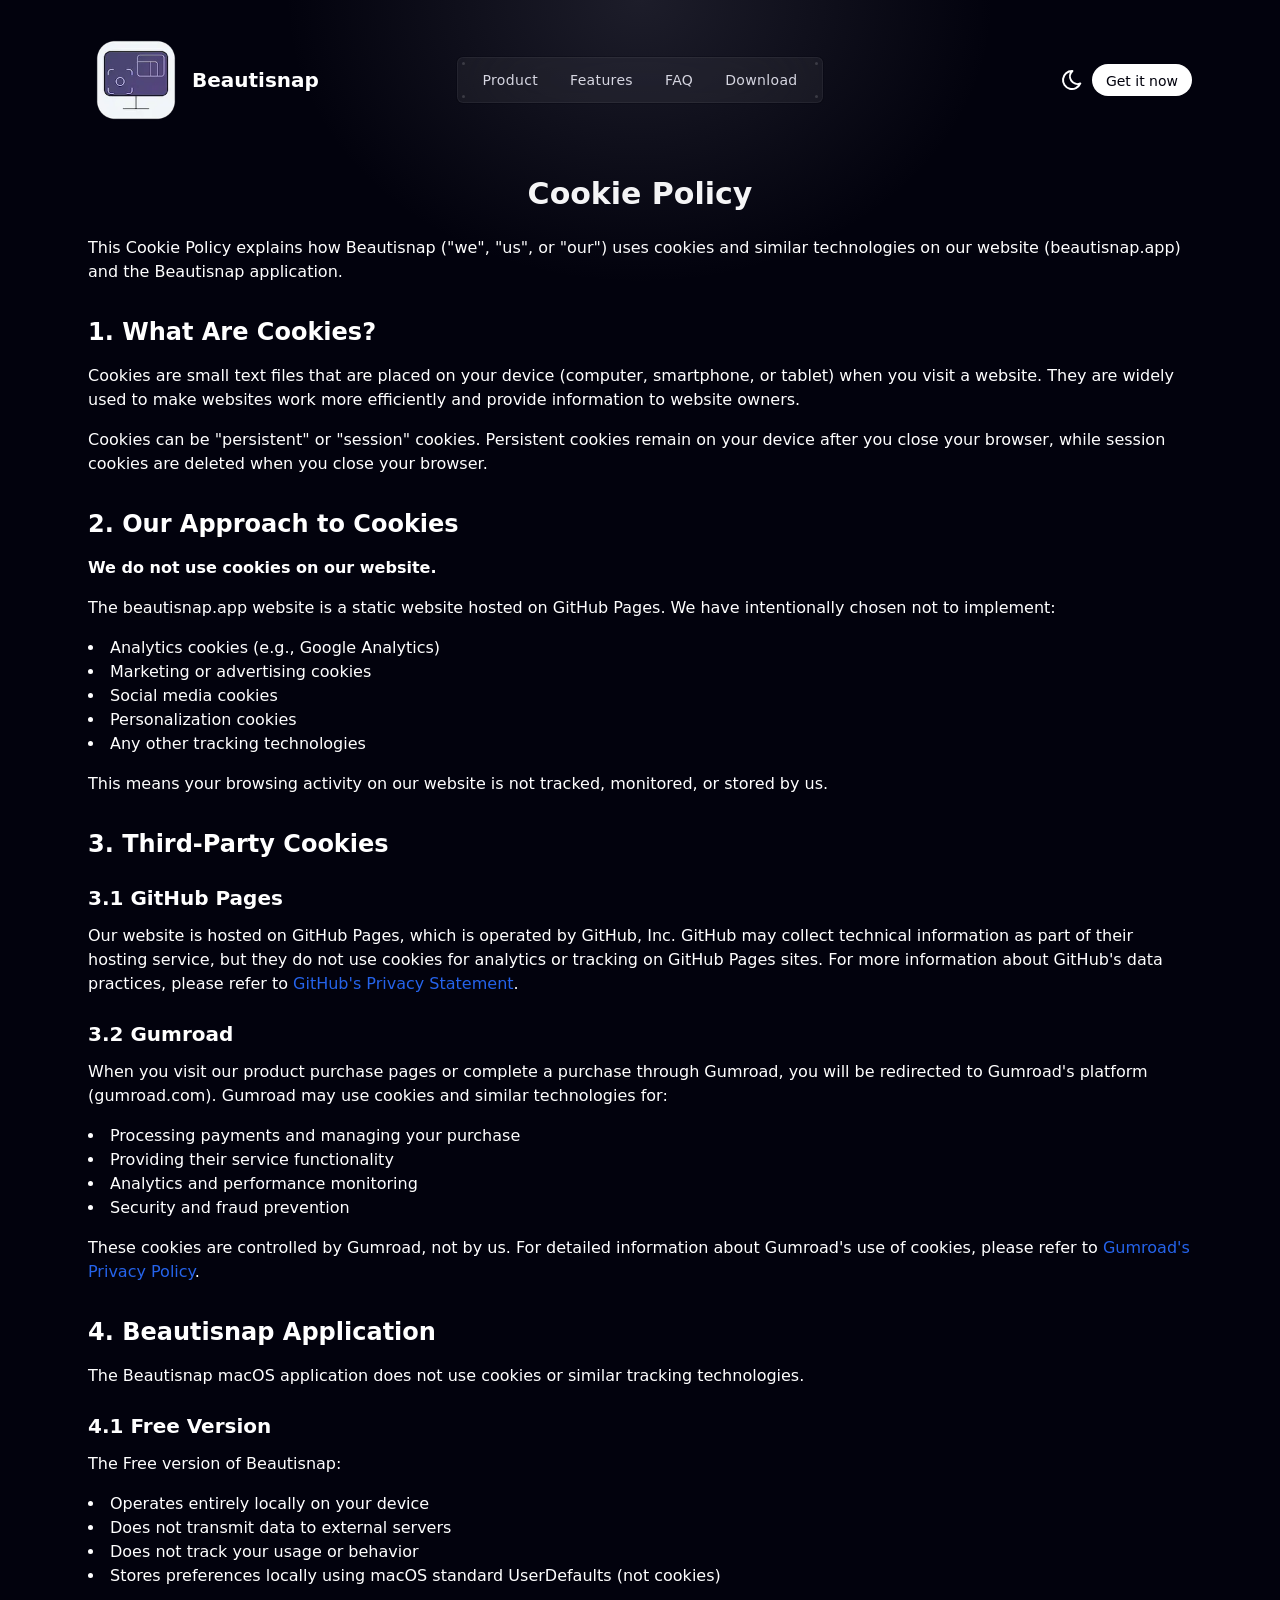
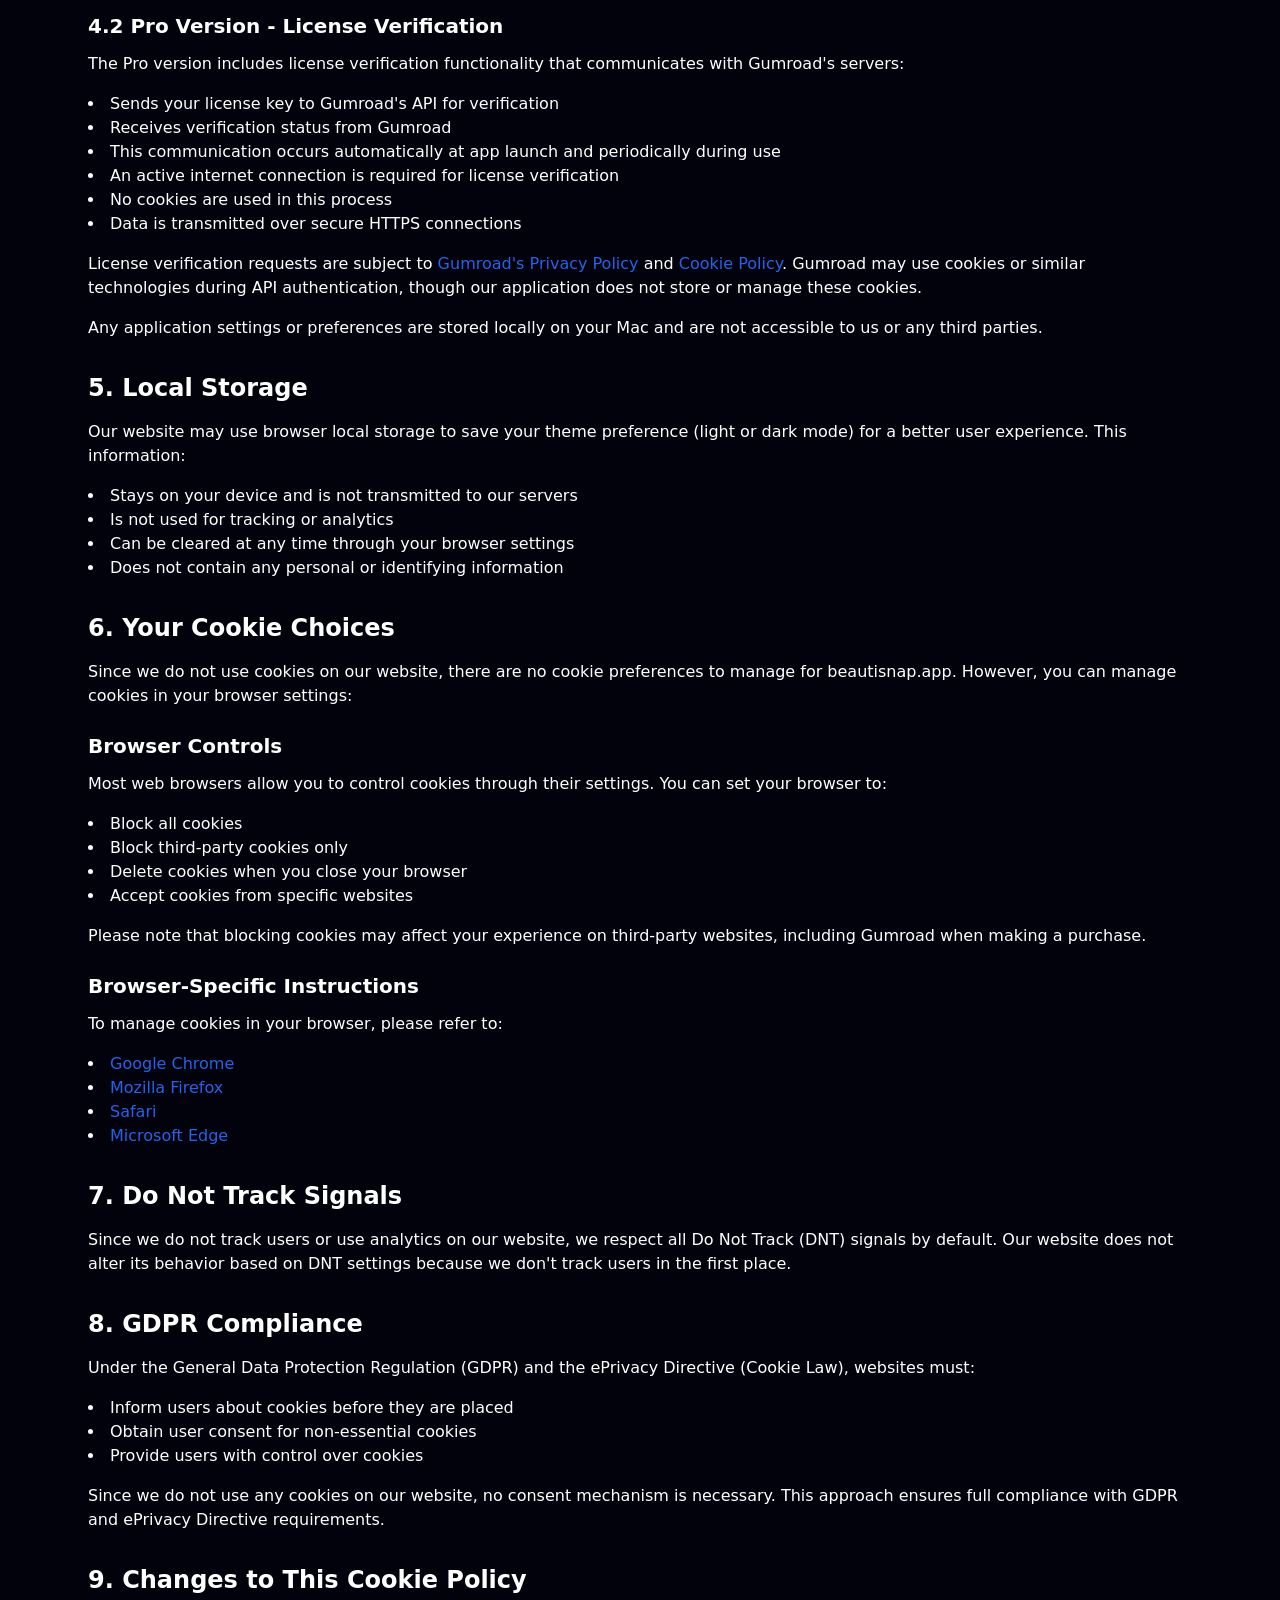
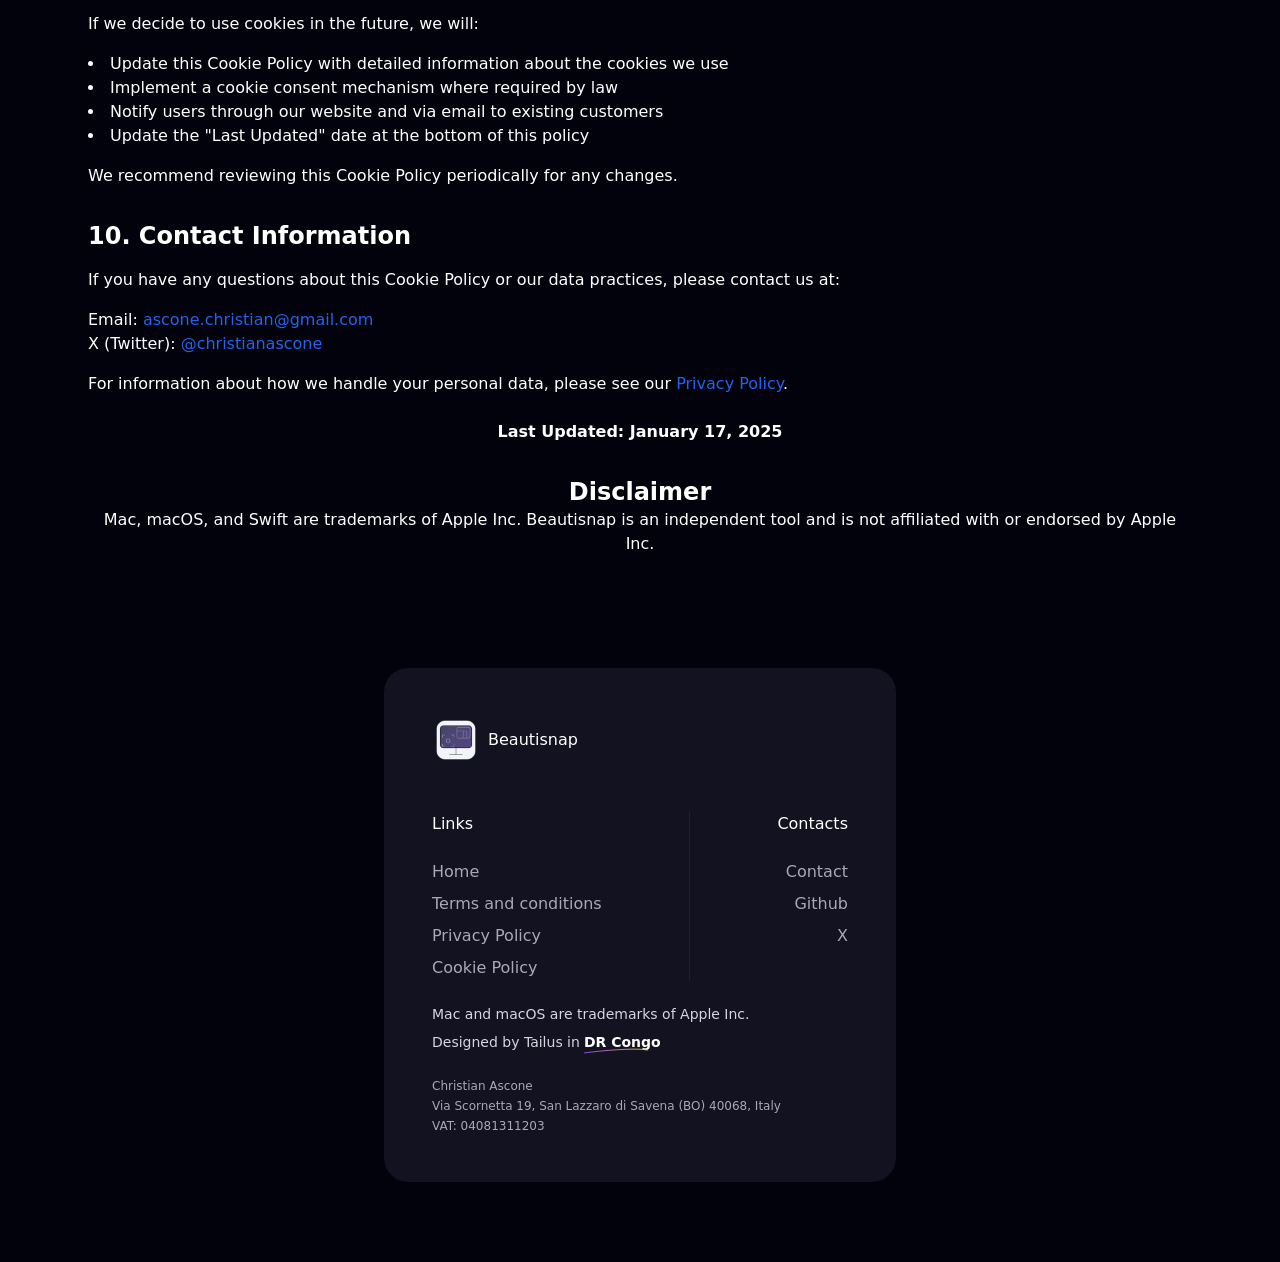
==== commit 261984e8: "Deploy" ====
--- a/cookie-policy/index.html
+++ b/cookie-policy/index.html
@@ -1,6 +1,6 @@
-<!DOCTYPE html><html lang="en" class="scroll-smooth"> <head><meta charset="UTF-8"><meta name="viewport" content="width=device-width"><link rel="icon" type="image/x-icon" href="/favicon.ico" media="(prefers-color-scheme: light)"><link rel="sitemap" href="/sitemap-index.xml"><meta name="generator" content="Astro v5.16.10"><meta name="color-scheme" content="dark light"><meta name="theme-color" content="#ffffff" media="(prefers-color-scheme: light)"><meta name="theme-color" content="#030712" media="(prefers-color-scheme: dark)"><!-- Canonical URL --><link rel="canonical" href="https://beautisnap.github.io/cookie-policy/"><!-- Primary Meta Tags --><title>Cookie Policy - Beautisnap</title><meta name="title" content="Cookie Policy - Beautisnap"><meta name="description" content="Read the Beautisnap Cookie Policy. Learn about the cookies and tracking technologies used on our website and how to manage your preferences."><meta name="keywords" content="screenshot tool, macOS screenshot, beautiful screenshots, screen capture, SwiftUI, ScreenCaptureKit, presentation screenshots, screenshot editor, mac app"><meta name="author" content="Christian Ascone"><meta name="robots" content="index, follow"><!-- Open Graph / Facebook --><meta property="og:type" content="website"><meta property="og:url" content="https://beautisnap.github.io"><meta property="og:title" content="Cookie Policy - Beautisnap"><meta property="og:description" content="Read the Beautisnap Cookie Policy. Learn about the cookies and tracking technologies used on our website and how to manage your preferences."><meta property="og:image" content="https://beautisnap.github.io/og.webp"><meta property="og:image:alt" content="Cookie Policy - Beautisnap"><meta property="og:locale" content="en_US"><meta property="og:site_name" content="Beautisnap"><!-- Twitter --><meta property="twitter:card" content="summary_large_image"><meta property="twitter:url" content="https://beautisnap.github.io"><meta property="twitter:title" content="Cookie Policy - Beautisnap"><meta property="twitter:description" content="Read the Beautisnap Cookie Policy. Learn about the cookies and tracking technologies used on our website and how to manage your preferences."><meta property="twitter:image" content="https://beautisnap.github.io/og.webp"><meta property="twitter:image:alt" content="Cookie Policy - Beautisnap"><meta name="twitter:site" content="@christianascone"><meta name="twitter:creator" content="@christianascone"><script type="text/javascript" src="//embeds.iubenda.com/widgets/e7a93c9e-a3e7-4f69-9348-e8fc11f4b0b0.js"></script><!-- Disable paddle libraries loading --><!-- <script is:inline src="https://cdn.paddle.com/paddle/v2/paddle.js"></script> --><!-- <script is:inline define:vars={{ paddleClientSideToken }}> --><!--   if (paddleClientSideToken.startsWith("test_")) { --><!--     Paddle.Environment.set("sandbox"); --><!--   } --><!--   Paddle.Initialize({ --><!--     token: paddleClientSideToken, --><!--   }); --><!-- </script> --><script type="application/ld+json">{"@context":"https://schema.org","@graph":[{"@type":"WebSite","@id":"https://beautisnap.app/#website","url":"https://beautisnap.app","name":"Beautisnap","description":"A native macOS utility for polished, presentation-ready screenshots. Capture screens, windows, or areas with automatic styling.","publisher":{"@id":"https://beautisnap.app/#organization"}},{"@type":"SoftwareApplication","@id":"https://beautisnap.app/#software","name":"Beautisnap","description":"A native macOS utility for polished, presentation-ready screenshots. Capture screens, windows, or areas with automatic styling.","url":"https://beautisnap.app","applicationCategory":"MultimediaApplication","applicationSubCategory":"Screenshot Tool","operatingSystem":"macOS 12+","offers":[{"@type":"Offer","name":"Beautisnap Free","price":"0","priceCurrency":"USD"},{"@type":"Offer","name":"Beautisnap Pro","price":"4.99","priceCurrency":"EUR"}],"image":"https://beautisnap.github.io/og.webp","screenshot":["https://beautisnap.github.io/screenshot-1.png","https://beautisnap.github.io/screenshot-2.png","https://beautisnap.github.io/screenshot-3.png"],"featureList":["Window and area screen capture","Automatic background styling","Drop shadows and rounded corners","Custom watermark support","Export to PNG, JPEG, TIFF","Drag and drop export","Native SwiftUI interface","ScreenCaptureKit integration","Privacy-first, no cloud uploads"],"softwareVersion":"1.0","publisher":{"@id":"https://beautisnap.app/#organization"}},{"@type":"Organization","@id":"https://beautisnap.app/#organization","name":"Beautisnap","url":"https://beautisnap.app","logo":{"@type":"ImageObject","url":"https://beautisnap.github.io/logo.webp","width":512,"height":512},"sameAs":["https://github.com/christianascone","https://x.com/christianascone"],"contactPoint":{"@type":"ContactPoint","email":"ascone.christian@gmail.com","contactType":"customer support"}},{"@type":"FAQPage","@id":"https://beautisnap.app/#faq","mainEntity":[{"@type":"Question","name":"What is Beautisnap?","acceptedAnswer":{"@type":"Answer","text":"Beautisnap is a native macOS utility that transforms your screenshots into beautiful, presentation-ready images. It automatically applies stylish backgrounds, shadows, and rounded corners to make your captures look professional instantly."}},{"@type":"Question","name":"What macOS version does Beautisnap require?","acceptedAnswer":{"@type":"Answer","text":"Beautisnap requires macOS 12 (Monterey) or later. It is built with SwiftUI and ScreenCaptureKit APIs for maximum native performance."}},{"@type":"Question","name":"Is Beautisnap free?","acceptedAnswer":{"@type":"Answer","text":"Yes, Beautisnap offers a free version with core features including screen and window capture, basic backgrounds, and PNG export. The Pro version (€4.99 one-time) unlocks watermark removal, custom watermarks, additional export formats, and future Pro features."}},{"@type":"Question","name":"Does Beautisnap upload my screenshots to the cloud?","acceptedAnswer":{"@type":"Answer","text":"No. Beautisnap is privacy-first and processes everything locally on your device. Your screenshots never leave your Mac."}},{"@type":"Question","name":"What export formats does Beautisnap support?","acceptedAnswer":{"@type":"Answer","text":"The free version supports PNG export. With Beautisnap Pro you can also export to JPEG and TIFF formats, and copy directly to clipboard."}}]}]}</script><link rel="stylesheet" href="/_astro/cookie-policy.CKCVlNSX.css"></head> <body class="overflow-x-hidden bg-white dark:bg-gray-950"> <!-- Skip to main content link for keyboard navigation (WCAG 2.4.1) --> <a href="#main-content" class="sr-only focus:not-sr-only focus:absolute focus:top-4 focus:left-4 focus:z-[100] focus:px-4 focus:py-2 focus:bg-primary-600 focus:text-white focus:rounded-md focus:outline-none focus:ring-2 focus:ring-primary-500 focus:ring-offset-2">
+<!DOCTYPE html><html lang="en" class="scroll-smooth"> <head><meta charset="UTF-8"><meta name="viewport" content="width=device-width"><link rel="icon" type="image/x-icon" href="/favicon.ico" media="(prefers-color-scheme: light)"><link rel="sitemap" href="/sitemap-index.xml"><meta name="generator" content="Astro v5.16.10"><meta name="color-scheme" content="dark light"><meta name="theme-color" content="#ffffff" media="(prefers-color-scheme: light)"><meta name="theme-color" content="#030712" media="(prefers-color-scheme: dark)"><meta name="google-site-verification" content="rA-V7fonodecuECfBtePij-abLkt1QdWXogrK5ad2nM"><!-- Canonical URL --><link rel="canonical" href="https://beautisnap.github.io/cookie-policy/"><!-- Primary Meta Tags --><title>Cookie Policy - Beautisnap</title><meta name="title" content="Cookie Policy - Beautisnap"><meta name="description" content="Read the Beautisnap Cookie Policy. Learn about the cookies and tracking technologies used on our website and how to manage your preferences."><meta name="keywords" content="macOS screenshot app, screenshot beautifier, beautiful screenshots, screen capture tool, screenshot editor, presentation screenshots, SwiftUI app, ScreenCaptureKit, screenshot background, watermark screenshots, PNG JPEG TIFF export, professional screenshots, Beautisnap"><meta name="author" content="Christian Ascone"><meta name="robots" content="index, follow"><!-- Open Graph / Facebook --><meta property="og:type" content="website"><meta property="og:url" content="https://beautisnap.github.io"><meta property="og:title" content="Cookie Policy - Beautisnap"><meta property="og:description" content="Read the Beautisnap Cookie Policy. Learn about the cookies and tracking technologies used on our website and how to manage your preferences."><meta property="og:image" content="https://beautisnap.github.io/og.webp"><meta property="og:image:alt" content="Cookie Policy - Beautisnap"><meta property="og:locale" content="en_US"><meta property="og:site_name" content="Beautisnap"><!-- Twitter --><meta property="twitter:card" content="summary_large_image"><meta property="twitter:url" content="https://beautisnap.github.io"><meta property="twitter:title" content="Cookie Policy - Beautisnap"><meta property="twitter:description" content="Read the Beautisnap Cookie Policy. Learn about the cookies and tracking technologies used on our website and how to manage your preferences."><meta property="twitter:image" content="https://beautisnap.github.io/og.webp"><meta property="twitter:image:alt" content="Cookie Policy - Beautisnap"><meta name="twitter:site" content="@christianascone"><meta name="twitter:creator" content="@christianascone"><script type="text/javascript" src="//embeds.iubenda.com/widgets/e7a93c9e-a3e7-4f69-9348-e8fc11f4b0b0.js"></script><!-- Disable paddle libraries loading --><!-- <script is:inline src="https://cdn.paddle.com/paddle/v2/paddle.js"></script> --><!-- <script is:inline define:vars={{ paddleClientSideToken }}> --><!--   if (paddleClientSideToken.startsWith("test_")) { --><!--     Paddle.Environment.set("sandbox"); --><!--   } --><!--   Paddle.Initialize({ --><!--     token: paddleClientSideToken, --><!--   }); --><!-- </script> --><script type="application/ld+json">{"@context":"https://schema.org","@graph":[{"@type":"WebSite","@id":"https://beautisnap.app/#website","url":"https://beautisnap.app","name":"Beautisnap","description":"Beautisnap is a native macOS app that transforms screenshots into stunning, presentation-ready images. Add stylish backgrounds, shadows, and watermarks instantly. Free & Pro available.","publisher":{"@id":"https://beautisnap.app/#organization"}},{"@type":"SoftwareApplication","@id":"https://beautisnap.app/#software","name":"Beautisnap","description":"Beautisnap is a native macOS app that transforms screenshots into stunning, presentation-ready images. Add stylish backgrounds, shadows, and watermarks instantly. Free & Pro available.","url":"https://beautisnap.app","applicationCategory":"MultimediaApplication","applicationSubCategory":"Screenshot Tool","operatingSystem":"macOS 12+","offers":[{"@type":"Offer","name":"Beautisnap Free","price":"0","priceCurrency":"USD"},{"@type":"Offer","name":"Beautisnap Pro","price":"4.99","priceCurrency":"EUR"}],"image":"https://beautisnap.github.io/og.webp","screenshot":["https://beautisnap.github.io/screenshot-1.png","https://beautisnap.github.io/screenshot-2.png","https://beautisnap.github.io/screenshot-3.png"],"featureList":["Window and area screen capture","Automatic background styling","Drop shadows and rounded corners","Custom watermark support","Export to PNG, JPEG, TIFF","Drag and drop export","Native SwiftUI interface","ScreenCaptureKit integration","Privacy-first, no cloud uploads"],"softwareVersion":"1.0","publisher":{"@id":"https://beautisnap.app/#organization"}},{"@type":"Organization","@id":"https://beautisnap.app/#organization","name":"Beautisnap","url":"https://beautisnap.app","logo":{"@type":"ImageObject","url":"https://beautisnap.github.io/logo.webp","width":512,"height":512},"sameAs":["https://github.com/christianascone","https://x.com/christianascone"],"contactPoint":{"@type":"ContactPoint","email":"ascone.christian@gmail.com","contactType":"customer support"}},{"@type":"FAQPage","@id":"https://beautisnap.app/#faq","mainEntity":[{"@type":"Question","name":"What is Beautisnap?","acceptedAnswer":{"@type":"Answer","text":"Beautisnap is a native macOS utility that transforms your screenshots into beautiful, presentation-ready images. It automatically applies stylish backgrounds, shadows, and rounded corners to make your captures look professional instantly."}},{"@type":"Question","name":"What macOS version does Beautisnap require?","acceptedAnswer":{"@type":"Answer","text":"Beautisnap requires macOS 12 (Monterey) or later. It is built with SwiftUI and ScreenCaptureKit APIs for maximum native performance."}},{"@type":"Question","name":"Is Beautisnap free?","acceptedAnswer":{"@type":"Answer","text":"Yes, Beautisnap offers a free version with core features including screen and window capture, basic backgrounds, and PNG export. The Pro version (€4.99 one-time payment) unlocks watermark removal, custom watermarks, additional export formats (JPEG, TIFF), and all future Pro features."}},{"@type":"Question","name":"Does Beautisnap upload my screenshots to the cloud?","acceptedAnswer":{"@type":"Answer","text":"No. Beautisnap is privacy-first and processes everything locally on your device. Your screenshots never leave your Mac — no account required, no cloud storage, no tracking."}},{"@type":"Question","name":"What export formats does Beautisnap support?","acceptedAnswer":{"@type":"Answer","text":"The free version supports PNG export. With Beautisnap Pro you can also export to JPEG and TIFF formats, giving you flexibility for any use case."}},{"@type":"Question","name":"Is Beautisnap a one-time purchase or a subscription?","acceptedAnswer":{"@type":"Answer","text":"Beautisnap Pro is a one-time purchase of €4.99 — no subscriptions, no recurring fees. You also get lifetime updates included."}},{"@type":"Question","name":"Can I use Beautisnap for capturing specific windows or areas?","acceptedAnswer":{"@type":"Answer","text":"Yes! Beautisnap supports screen capture, window capture, and custom area selection. Each capture mode automatically applies professional styling so your images are ready to share immediately."}}]}]}</script><link rel="stylesheet" href="/_astro/cookie-policy.D3oZEkZJ.css"></head> <body class="overflow-x-hidden bg-white dark:bg-gray-950"> <!-- Skip to main content link for keyboard navigation (WCAG 2.4.1) --> <a href="#main-content" class="sr-only focus:not-sr-only focus:absolute focus:top-4 focus:left-4 focus:z-[100] focus:px-4 focus:py-2 focus:bg-primary-600 focus:text-white focus:rounded-md focus:outline-none focus:ring-2 focus:ring-primary-500 focus:ring-offset-2">
 Skip to main content
-</a> <header> <nav aria-label="Main navigation" class="absolute z-50 w-full lg:bg-transparent dark:lg:bg-transparent"> <div class="max-w-6xl mx-auto px-6 md:px-12 xl:px-6">  <div class="relative flex flex-wrap items-center justify-between gap-6 py-3 md:gap-0 md:py-4 lg:py-8"> <div class="relative z-20 flex w-full items-center justify-between md:px-0 lg:w-max"> <a href="/" aria-label="Go home" class="flex items-center gap-2"> <img src="/logo_144_144.webp" class="w-24" alt="Beautisnap logo"> <span class="text-gray-900 dark:text-white font-bold text-xl">Beautisnap</span> </a> <div class="relative flex max-h-10 items-center lg:hidden"> <style>astro-island,astro-slot,astro-static-slot{display:contents}</style><script>(()=>{var e=async t=>{await(await t())()};(self.Astro||(self.Astro={})).load=e;window.dispatchEvent(new Event("astro:load"));})();</script><script>(()=>{var A=Object.defineProperty;var g=(i,o,a)=>o in i?A(i,o,{enumerable:!0,configurable:!0,writable:!0,value:a}):i[o]=a;var d=(i,o,a)=>g(i,typeof o!="symbol"?o+"":o,a);{let i={0:t=>m(t),1:t=>a(t),2:t=>new RegExp(t),3:t=>new Date(t),4:t=>new Map(a(t)),5:t=>new Set(a(t)),6:t=>BigInt(t),7:t=>new URL(t),8:t=>new Uint8Array(t),9:t=>new Uint16Array(t),10:t=>new Uint32Array(t),11:t=>1/0*t},o=t=>{let[l,e]=t;return l in i?i[l](e):void 0},a=t=>t.map(o),m=t=>typeof t!="object"||t===null?t:Object.fromEntries(Object.entries(t).map(([l,e])=>[l,o(e)]));class y extends HTMLElement{constructor(){super(...arguments);d(this,"Component");d(this,"hydrator");d(this,"hydrate",async()=>{var b;if(!this.hydrator||!this.isConnected)return;let e=(b=this.parentElement)==null?void 0:b.closest("astro-island[ssr]");if(e){e.addEventListener("astro:hydrate",this.hydrate,{once:!0});return}let c=this.querySelectorAll("astro-slot"),n={},h=this.querySelectorAll("template[data-astro-template]");for(let r of h){let s=r.closest(this.tagName);s!=null&&s.isSameNode(this)&&(n[r.getAttribute("data-astro-template")||"default"]=r.innerHTML,r.remove())}for(let r of c){let s=r.closest(this.tagName);s!=null&&s.isSameNode(this)&&(n[r.getAttribute("name")||"default"]=r.innerHTML)}let p;try{p=this.hasAttribute("props")?m(JSON.parse(this.getAttribute("props"))):{}}catch(r){let s=this.getAttribute("component-url")||"<unknown>",v=this.getAttribute("component-export");throw v&&(s+=` (export ${v})`),console.error(`[hydrate] Error parsing props for component ${s}`,this.getAttribute("props"),r),r}let u;await this.hydrator(this)(this.Component,p,n,{client:this.getAttribute("client")}),this.removeAttribute("ssr"),this.dispatchEvent(new CustomEvent("astro:hydrate"))});d(this,"unmount",()=>{this.isConnected||this.dispatchEvent(new CustomEvent("astro:unmount"))})}disconnectedCallback(){document.removeEventListener("astro:after-swap",this.unmount),document.addEventListener("astro:after-swap",this.unmount,{once:!0})}connectedCallback(){if(!this.hasAttribute("await-children")||document.readyState==="interactive"||document.readyState==="complete")this.childrenConnectedCallback();else{let e=()=>{document.removeEventListener("DOMContentLoaded",e),c.disconnect(),this.childrenConnectedCallback()},c=new MutationObserver(()=>{var n;((n=this.lastChild)==null?void 0:n.nodeType)===Node.COMMENT_NODE&&this.lastChild.nodeValue==="astro:end"&&(this.lastChild.remove(),e())});c.observe(this,{childList:!0}),document.addEventListener("DOMContentLoaded",e)}}async childrenConnectedCallback(){let e=this.getAttribute("before-hydration-url");e&&await import(e),this.start()}async start(){let e=JSON.parse(this.getAttribute("opts")),c=this.getAttribute("client");if(Astro[c]===void 0){window.addEventListener(`astro:${c}`,()=>this.start(),{once:!0});return}try{await Astro[c](async()=>{let n=this.getAttribute("renderer-url"),[h,{default:p}]=await Promise.all([import(this.getAttribute("component-url")),n?import(n):()=>()=>{}]),u=this.getAttribute("component-export")||"default";if(!u.includes("."))this.Component=h[u];else{this.Component=h;for(let f of u.split("."))this.Component=this.Component[f]}return this.hydrator=p,this.hydrate},e,this)}catch(n){console.error(`[astro-island] Error hydrating ${this.getAttribute("component-url")}`,n)}}attributeChangedCallback(){this.hydrate()}}d(y,"observedAttributes",["props"]),customElements.get("astro-island")||customElements.define("astro-island",y)}})();</script><astro-island uid="Z1zX8ya" component-url="/_astro/ThemeToggle.BzZmpGJ0.js" component-export="default" renderer-url="/_astro/client.7gCkNrrS.js" props="{}" ssr client="load" opts="{&quot;name&quot;:&quot;ThemeToggle&quot;,&quot;value&quot;:true}" await-children><div></div><!--astro:end--></astro-island> </div> </div> <div id="navLayer" aria-hidden="true" class="fixed inset-0 z-10 h-screen w-screen origin-bottom scale-y-0 bg-white/70 backdrop-blur-2xl transition duration-500 dark:bg-gray-900/70 lg:hidden"></div> <div id="navlinks" class="hidden flex-wrap lg:flex gap-6 items-center w-full lg:w-fit"> <div class="lg:fixed lg:inset-x-0 lg:size-fit lg:m-auto"> <div class="relative p-2 bg-gray-950/5 backdrop-blur-2xl ring-1 ring-gray-950/10 dark:ring-gray-950/25 rounded-md border border-white/50 dark:bg-white/5 dark:border-white/5"> <div class="absolute inset-1 flex justify-between"> <div class="flex flex-col justify-between"> <div class="size-[3px] rounded-full bg-gray-950/30 dark:bg-white/15"></div> <div class="size-[3px] rounded-full bg-gray-950/30 dark:bg-white/15"></div> </div> <div class="flex flex-col justify-between"> <div class="size-[3px] rounded-full bg-gray-950/30 dark:bg-white/15"></div> <div class="size-[3px] rounded-full bg-gray-950/30 dark:bg-white/15"></div> </div> </div>  <div class="relative w-full text-gray-600 dark:text-gray-300"> <ul class="flex flex-col gap-6 tracking-wide lg:flex-row lg:gap-0 lg:text-sm"> <li> <a href="/#home" class="px-2 py-1 hover:bg-gray-950/5 hover:text-gray-950 rounded-[--btn-border-radius] block transition dark:hover:text-white md:px-4 dark:hover:bg-white/5"> <span>Product</span> </a> </li><li> <a href="/#features" class="px-2 py-1 hover:bg-gray-950/5 hover:text-gray-950 rounded-[--btn-border-radius] block transition dark:hover:text-white md:px-4 dark:hover:bg-white/5"> <span>Features</span> </a> </li><li> <a href="/#get-started" class="px-2 py-1 hover:bg-gray-950/5 hover:text-gray-950 rounded-[--btn-border-radius] block transition dark:hover:text-white md:px-4 dark:hover:bg-white/5"> <span>Download</span> </a> </li> </ul> </div>  </div> </div> <div class="w-full my-6 border-t dark:border-[--ui-dark-border-color] pt-6 lg:mt-0 flex gap-2 lg:my-0 lg:border-none lg:pt-0"> <astro-island uid="Z1zX8ya" component-url="/_astro/ThemeToggle.BzZmpGJ0.js" component-export="default" renderer-url="/_astro/client.7gCkNrrS.js" props="{}" ssr client="load" opts="{&quot;name&quot;:&quot;ThemeToggle&quot;,&quot;value&quot;:true}" await-children><div></div><!--astro:end--></astro-island> <a href="/login" class="group flex items-center relative [borderWidth:--btn-border-width] rounded-[--btn-border-radius] *:select-none [&#38;>*:not(.sr-only)]:relative before:rounded-[calc(var(--btn-border-radius)-1px)] before:absolute before:inset-0 before:border-t before:bg-gradient-to-b *:disabled:opacity-20 disabled:before:border-0 disabled:border bg-white dark:bg-transparent before:border-white disabled:text-gray-950/40 disabled:border-gray-200 disabled:bg-gray-100 disabled:*:text-gray-300 disabled:before:border-transparent disabled:before:bg-gray-50 disabled:before:from-transparent dark:before:border-b dark:before:border-t-0 dark:before:border-transparent dark:before:from-transparent dark:hover:before:border-gray-950/20 dark:disabled:border-gray-800/50 disabled:dark:bg-gray-900 dark:disabled:before:bg-gray-900 dark:disabled:before:from-gray-900 dark:*:disabled:!text-white text-gray-900 border-gray-200 before:from-gray-100 hover:bg-gray-100 active:bg-gray-200 dark:text-gray-300 dark:border-gray-300/15 dark:hover:bg-gray-300/5 dark:active:bg-gray-300/10 dark:active:before:from-gray-300/5 text-sm h-8 px-3.5 w-full justify-center md:w-fit lg:hidden">
+</a> <header> <nav aria-label="Main navigation" class="absolute z-50 w-full lg:bg-transparent dark:lg:bg-transparent"> <div class="max-w-6xl mx-auto px-6 md:px-12 xl:px-6">  <div class="relative flex flex-wrap items-center justify-between gap-6 py-3 md:gap-0 md:py-4 lg:py-8"> <div class="relative z-20 flex w-full items-center justify-between md:px-0 lg:w-max"> <a href="/" aria-label="Go home" class="flex items-center gap-2"> <img src="/logo_144_144.webp" class="w-24" alt="Beautisnap logo"> <span class="text-gray-900 dark:text-white font-bold text-xl">Beautisnap</span> </a> <div class="relative flex max-h-10 items-center lg:hidden"> <style>astro-island,astro-slot,astro-static-slot{display:contents}</style><script>(()=>{var e=async t=>{await(await t())()};(self.Astro||(self.Astro={})).load=e;window.dispatchEvent(new Event("astro:load"));})();</script><script>(()=>{var A=Object.defineProperty;var g=(i,o,a)=>o in i?A(i,o,{enumerable:!0,configurable:!0,writable:!0,value:a}):i[o]=a;var d=(i,o,a)=>g(i,typeof o!="symbol"?o+"":o,a);{let i={0:t=>m(t),1:t=>a(t),2:t=>new RegExp(t),3:t=>new Date(t),4:t=>new Map(a(t)),5:t=>new Set(a(t)),6:t=>BigInt(t),7:t=>new URL(t),8:t=>new Uint8Array(t),9:t=>new Uint16Array(t),10:t=>new Uint32Array(t),11:t=>1/0*t},o=t=>{let[l,e]=t;return l in i?i[l](e):void 0},a=t=>t.map(o),m=t=>typeof t!="object"||t===null?t:Object.fromEntries(Object.entries(t).map(([l,e])=>[l,o(e)]));class y extends HTMLElement{constructor(){super(...arguments);d(this,"Component");d(this,"hydrator");d(this,"hydrate",async()=>{var b;if(!this.hydrator||!this.isConnected)return;let e=(b=this.parentElement)==null?void 0:b.closest("astro-island[ssr]");if(e){e.addEventListener("astro:hydrate",this.hydrate,{once:!0});return}let c=this.querySelectorAll("astro-slot"),n={},h=this.querySelectorAll("template[data-astro-template]");for(let r of h){let s=r.closest(this.tagName);s!=null&&s.isSameNode(this)&&(n[r.getAttribute("data-astro-template")||"default"]=r.innerHTML,r.remove())}for(let r of c){let s=r.closest(this.tagName);s!=null&&s.isSameNode(this)&&(n[r.getAttribute("name")||"default"]=r.innerHTML)}let p;try{p=this.hasAttribute("props")?m(JSON.parse(this.getAttribute("props"))):{}}catch(r){let s=this.getAttribute("component-url")||"<unknown>",v=this.getAttribute("component-export");throw v&&(s+=` (export ${v})`),console.error(`[hydrate] Error parsing props for component ${s}`,this.getAttribute("props"),r),r}let u;await this.hydrator(this)(this.Component,p,n,{client:this.getAttribute("client")}),this.removeAttribute("ssr"),this.dispatchEvent(new CustomEvent("astro:hydrate"))});d(this,"unmount",()=>{this.isConnected||this.dispatchEvent(new CustomEvent("astro:unmount"))})}disconnectedCallback(){document.removeEventListener("astro:after-swap",this.unmount),document.addEventListener("astro:after-swap",this.unmount,{once:!0})}connectedCallback(){if(!this.hasAttribute("await-children")||document.readyState==="interactive"||document.readyState==="complete")this.childrenConnectedCallback();else{let e=()=>{document.removeEventListener("DOMContentLoaded",e),c.disconnect(),this.childrenConnectedCallback()},c=new MutationObserver(()=>{var n;((n=this.lastChild)==null?void 0:n.nodeType)===Node.COMMENT_NODE&&this.lastChild.nodeValue==="astro:end"&&(this.lastChild.remove(),e())});c.observe(this,{childList:!0}),document.addEventListener("DOMContentLoaded",e)}}async childrenConnectedCallback(){let e=this.getAttribute("before-hydration-url");e&&await import(e),this.start()}async start(){let e=JSON.parse(this.getAttribute("opts")),c=this.getAttribute("client");if(Astro[c]===void 0){window.addEventListener(`astro:${c}`,()=>this.start(),{once:!0});return}try{await Astro[c](async()=>{let n=this.getAttribute("renderer-url"),[h,{default:p}]=await Promise.all([import(this.getAttribute("component-url")),n?import(n):()=>()=>{}]),u=this.getAttribute("component-export")||"default";if(!u.includes("."))this.Component=h[u];else{this.Component=h;for(let f of u.split("."))this.Component=this.Component[f]}return this.hydrator=p,this.hydrate},e,this)}catch(n){console.error(`[astro-island] Error hydrating ${this.getAttribute("component-url")}`,n)}}attributeChangedCallback(){this.hydrate()}}d(y,"observedAttributes",["props"]),customElements.get("astro-island")||customElements.define("astro-island",y)}})();</script><astro-island uid="Z1zX8ya" component-url="/_astro/ThemeToggle.BzZmpGJ0.js" component-export="default" renderer-url="/_astro/client.7gCkNrrS.js" props="{}" ssr client="load" opts="{&quot;name&quot;:&quot;ThemeToggle&quot;,&quot;value&quot;:true}" await-children><div></div><!--astro:end--></astro-island> </div> </div> <div id="navLayer" aria-hidden="true" class="fixed inset-0 z-10 h-screen w-screen origin-bottom scale-y-0 bg-white/70 backdrop-blur-2xl transition duration-500 dark:bg-gray-900/70 lg:hidden"></div> <div id="navlinks" class="hidden flex-wrap lg:flex gap-6 items-center w-full lg:w-fit"> <div class="lg:fixed lg:inset-x-0 lg:size-fit lg:m-auto"> <div class="relative p-2 bg-gray-950/5 backdrop-blur-2xl ring-1 ring-gray-950/10 dark:ring-gray-950/25 rounded-md border border-white/50 dark:bg-white/5 dark:border-white/5"> <div class="absolute inset-1 flex justify-between"> <div class="flex flex-col justify-between"> <div class="size-[3px] rounded-full bg-gray-950/30 dark:bg-white/15"></div> <div class="size-[3px] rounded-full bg-gray-950/30 dark:bg-white/15"></div> </div> <div class="flex flex-col justify-between"> <div class="size-[3px] rounded-full bg-gray-950/30 dark:bg-white/15"></div> <div class="size-[3px] rounded-full bg-gray-950/30 dark:bg-white/15"></div> </div> </div>  <div class="relative w-full text-gray-600 dark:text-gray-300"> <ul class="flex flex-col gap-6 tracking-wide lg:flex-row lg:gap-0 lg:text-sm"> <li> <a href="/#home" class="px-2 py-1 hover:bg-gray-950/5 hover:text-gray-950 rounded-[--btn-border-radius] block transition dark:hover:text-white md:px-4 dark:hover:bg-white/5"> <span>Product</span> </a> </li><li> <a href="/#features" class="px-2 py-1 hover:bg-gray-950/5 hover:text-gray-950 rounded-[--btn-border-radius] block transition dark:hover:text-white md:px-4 dark:hover:bg-white/5"> <span>Features</span> </a> </li><li> <a href="/#faq" class="px-2 py-1 hover:bg-gray-950/5 hover:text-gray-950 rounded-[--btn-border-radius] block transition dark:hover:text-white md:px-4 dark:hover:bg-white/5"> <span>FAQ</span> </a> </li><li> <a href="/#get-started" class="px-2 py-1 hover:bg-gray-950/5 hover:text-gray-950 rounded-[--btn-border-radius] block transition dark:hover:text-white md:px-4 dark:hover:bg-white/5"> <span>Download</span> </a> </li> </ul> </div>  </div> </div> <div class="w-full my-6 border-t dark:border-[--ui-dark-border-color] pt-6 lg:mt-0 flex gap-2 lg:my-0 lg:border-none lg:pt-0"> <astro-island uid="Z1zX8ya" component-url="/_astro/ThemeToggle.BzZmpGJ0.js" component-export="default" renderer-url="/_astro/client.7gCkNrrS.js" props="{}" ssr client="load" opts="{&quot;name&quot;:&quot;ThemeToggle&quot;,&quot;value&quot;:true}" await-children><div></div><!--astro:end--></astro-island> <a href="/login" class="group flex items-center relative [borderWidth:--btn-border-width] rounded-[--btn-border-radius] *:select-none [&#38;>*:not(.sr-only)]:relative before:rounded-[calc(var(--btn-border-radius)-1px)] before:absolute before:inset-0 before:border-t before:bg-gradient-to-b *:disabled:opacity-20 disabled:before:border-0 disabled:border bg-white dark:bg-transparent before:border-white disabled:text-gray-950/40 disabled:border-gray-200 disabled:bg-gray-100 disabled:*:text-gray-300 disabled:before:border-transparent disabled:before:bg-gray-50 disabled:before:from-transparent dark:before:border-b dark:before:border-t-0 dark:before:border-transparent dark:before:from-transparent dark:hover:before:border-gray-950/20 dark:disabled:border-gray-800/50 disabled:dark:bg-gray-900 dark:disabled:before:bg-gray-900 dark:disabled:before:from-gray-900 dark:*:disabled:!text-white text-gray-900 border-gray-200 before:from-gray-100 hover:bg-gray-100 active:bg-gray-200 dark:text-gray-300 dark:border-gray-300/15 dark:hover:bg-gray-300/5 dark:active:bg-gray-300/10 dark:active:before:from-gray-300/5 text-sm h-8 px-3.5 w-full justify-center md:w-fit lg:hidden">
 Sign In
 </a> <a href="/#get-started" class="group font-medium [--radial-opacity:0.4] dark:[--radial-opacity:0] rounded-[--btn-border-radius] [background-image:radial-gradient(76%_151%_at_52%_-52%,rgba(255,255,255,var(--radial-opacity))_0%,transparent_100%)] flex items-center justify-center transition-[filter] duration-150 ease-in-out active:brightness-95 dark:shadow-inner dark:border-t dark:border-t-white/35 outline-2 outline-offset-2 focus-visible:outline outline-primary-600 dark:shadow-white/20 disabled:bg-gray-200 disabled:text-gray-400 disabled:shadow-none disabled:hover:brightness-100 dark:disabled:bg-gray-500/10 dark:disabled:[background-image:none] dark:disabled:text-gray-700 dark:disabled:shadow-none dark:disabled:border-none bg-gray-900 text-white [box-shadow:rgba(255,255,255,0.2)_0px_1px_0px_0px_inset,theme(colors.gray.900)_0px_0px_0px_1px] hover:brightness-125 dark:bg-white dark:text-gray-950 text-sm h-8 px-3.5 w-full md:w-fit" aria-label="Get Beautisnap now">
 Get it now
--- a/_astro/cookie-policy.D3oZEkZJ.css
+++ b/_astro/cookie-policy.D3oZEkZJ.css
@@ -0,0 +1 @@
+*,:before,:after{box-sizing:border-box;border-width:0;border-style:solid;border-color:#e7e7f0}:before,:after{--tw-content: ""}html,:host{line-height:1.5;-webkit-text-size-adjust:100%;-moz-tab-size:4;-o-tab-size:4;tab-size:4;font-family:ui-sans-serif,system-ui,sans-serif,"Apple Color Emoji","Segoe UI Emoji",Segoe UI Symbol,"Noto Color Emoji";font-feature-settings:normal;font-variation-settings:normal;-webkit-tap-highlight-color:transparent}body{margin:0;line-height:inherit}hr{height:0;color:inherit;border-top-width:1px}abbr:where([title]){-webkit-text-decoration:underline dotted;text-decoration:underline dotted}h1,h2,h3,h4,h5,h6{font-size:inherit;font-weight:inherit}a{color:inherit;text-decoration:inherit}b,strong{font-weight:bolder}code,kbd,samp,pre{font-family:ui-monospace,SFMono-Regular,Menlo,Monaco,Consolas,Liberation Mono,Courier New,monospace;font-feature-settings:normal;font-variation-settings:normal;font-size:1em}small{font-size:80%}sub,sup{font-size:75%;line-height:0;position:relative;vertical-align:baseline}sub{bottom:-.25em}sup{top:-.5em}table{text-indent:0;border-color:inherit;border-collapse:collapse}button,input,optgroup,select,textarea{font-family:inherit;font-feature-settings:inherit;font-variation-settings:inherit;font-size:100%;font-weight:inherit;line-height:inherit;letter-spacing:inherit;color:inherit;margin:0;padding:0}button,select{text-transform:none}button,input:where([type=button]),input:where([type=reset]),input:where([type=submit]){-webkit-appearance:button;background-color:transparent;background-image:none}:-moz-focusring{outline:auto}:-moz-ui-invalid{box-shadow:none}progress{vertical-align:baseline}::-webkit-inner-spin-button,::-webkit-outer-spin-button{height:auto}[type=search]{-webkit-appearance:textfield;outline-offset:-2px}::-webkit-search-decoration{-webkit-appearance:none}::-webkit-file-upload-button{-webkit-appearance:button;font:inherit}summary{display:list-item}blockquote,dl,dd,h1,h2,h3,h4,h5,h6,hr,figure,p,pre{margin:0}fieldset{margin:0;padding:0}legend{padding:0}ol,ul,menu{list-style:none;margin:0;padding:0}dialog{padding:0}textarea{resize:vertical}input::-moz-placeholder,textarea::-moz-placeholder{opacity:1;color:#a8a8b8}input::placeholder,textarea::placeholder{opacity:1;color:#a8a8b8}button,[role=button]{cursor:pointer}:disabled{cursor:default}img,svg,video,canvas,audio,iframe,embed,object{display:block;vertical-align:middle}img,video{max-width:100%;height:auto}[hidden]{display:none}:root{--accordion-border-radius: 1.5rem;--accordion-ghost-light-bg: #F5F5F9;--accordion-soft-light-bg: #F5F5F9;--accordion-ghost-dark-bg: #121220;--accordion-soft-dark-bg: #121220;--accordion-dark-bg: #121220;--accordion-shadow: 0 4px 6px -1px rgb(2 2 13 / var(--accordion-shadow-opacity)), 0 2px 4px -2px rgb(2 2 13 / var(--accordion-shadow-opacity));--accordion-shadow-opacity: 4%;--alert-border-radius: 1.5rem;--alert-shadow: 0 4px 6px -1px rgb(2 2 13 / var(--alert-shadow-opacity)), 0 2px 4px -2px rgb(2 2 13 / var(--alert-shadow-opacity));--alert-shadow-opacity: 4%;--annonce-border-radius: 9999px;--avatar-border-radius: 9999px;--avatar-status-position: 1px;--badge-border-radius: 9999px;--btn-border-radius: 9999px;--btn-border-width: 1.5px;--card-border-radius: 1.5rem;--card-shadow: 0 4px 6px -1px rgb(2 2 13 / var(--card-shadow-opacity)), 0 2px 4px -2px rgb(2 2 13 / var(--card-shadow-opacity));--card-shadow-opacity: 4%;--card-padding: 2rem;--card-light-bg: #F5F5F9;--card-dark-bg: #121220;--menu-border-radius: .75rem;--menu-light-bg-opacity: 80%;--menu-dark-bg-opacity: 50%;--menu-shadow: 0 4px 6px -1px rgb(2 2 13 / var(--menu-shadow-opacity)), 0 2px 4px -2px rgb(2 2 13 / var(--menu-shadow-opacity));--menu-shadow-opacity: 4%;--menu-light-backdrop-blur: 3rem;--menu-dark-backdrop-blur: 3rem;--menu-light-border-color: #E7E7F0;--menu-dark-border-color: #1F1F31;--feedback-shadow: 0 4px 6px -1px rgb(2 2 13 / var(--feedback-shadow-opacity)), 0 2px 4px -2px rgb(2 2 13 / var(--feedback-shadow-opacity));--feedback-shadow-opacity: 4%;--feedback-dark-bg: #121220;--feedback-light-border-color: #E7E7F0;--feedback-dark-border-color: #1F1F31;--flag-border-radius: 1.5rem;--flag-padding: 1.5rem;--field-border-radius: .5rem;--field-light-bg: #F5F5F9;--field-light-focus-bg: #FAFAFE;--field-dark-bg: #1F1F31;--field-dark-focus-bg: #121220;--field-light-border-color: #E7E7F0;--field-dark-border-color: #1F1F31;--popover-border-radius: 1.5rem;--popover-padding: 1.5rem;--switch-border-radius: 9999px;--tabs-border-radius: 9999px;--tabs-light-bg: #F5F5F9;--tabs-dark-bg: #1F1F31;--tabs-indicator-dark-bg: #02020D;--tabs-bottom-indicator-trigger-dark-bg: #1F1F31;--tabs-bottom-indicator-light-bg: #5EA0BD;--tabs-bottom-indicator-dark-bg: #C8EFF8;--tabs-light-border-color: #E7E7F0;--tabs-dark-border-color: #1F1F31;--tabs-soft-border-radius: 9999px;--tabs-bottom-indicator-border-radius: 9999px;--tooltip-border-radius: 9999px;--toast-border-radius: 1.5rem;--separator-light-color: #E7E7F0;--separator-dark-color: #1F1F31;--ui-light-border-color: #E7E7F0;--ui-dark-border-color: #1F1F31;--ui-light-border-hover-color: #D6D6E1;--ui-dark-border-hover-color: #3A3A4B;--select-dark-bg: #02020D}*,:before,:after{--tw-border-spacing-x: 0;--tw-border-spacing-y: 0;--tw-translate-x: 0;--tw-translate-y: 0;--tw-rotate: 0;--tw-skew-x: 0;--tw-skew-y: 0;--tw-scale-x: 1;--tw-scale-y: 1;--tw-pan-x: ;--tw-pan-y: ;--tw-pinch-zoom: ;--tw-scroll-snap-strictness: proximity;--tw-gradient-from-position: ;--tw-gradient-via-position: ;--tw-gradient-to-position: ;--tw-ordinal: ;--tw-slashed-zero: ;--tw-numeric-figure: ;--tw-numeric-spacing: ;--tw-numeric-fraction: ;--tw-ring-inset: ;--tw-ring-offset-width: 0px;--tw-ring-offset-color: #fff;--tw-ring-color: rgb(59 130 246 / .5);--tw-ring-offset-shadow: 0 0 #0000;--tw-ring-shadow: 0 0 #0000;--tw-shadow: 0 0 #0000;--tw-shadow-colored: 0 0 #0000;--tw-blur: ;--tw-brightness: ;--tw-contrast: ;--tw-grayscale: ;--tw-hue-rotate: ;--tw-invert: ;--tw-saturate: ;--tw-sepia: ;--tw-drop-shadow: ;--tw-backdrop-blur: ;--tw-backdrop-brightness: ;--tw-backdrop-contrast: ;--tw-backdrop-grayscale: ;--tw-backdrop-hue-rotate: ;--tw-backdrop-invert: ;--tw-backdrop-opacity: ;--tw-backdrop-saturate: ;--tw-backdrop-sepia: ;--tw-contain-size: ;--tw-contain-layout: ;--tw-contain-paint: ;--tw-contain-style: }::backdrop{--tw-border-spacing-x: 0;--tw-border-spacing-y: 0;--tw-translate-x: 0;--tw-translate-y: 0;--tw-rotate: 0;--tw-skew-x: 0;--tw-skew-y: 0;--tw-scale-x: 1;--tw-scale-y: 1;--tw-pan-x: ;--tw-pan-y: ;--tw-pinch-zoom: ;--tw-scroll-snap-strictness: proximity;--tw-gradient-from-position: ;--tw-gradient-via-position: ;--tw-gradient-to-position: ;--tw-ordinal: ;--tw-slashed-zero: ;--tw-numeric-figure: ;--tw-numeric-spacing: ;--tw-numeric-fraction: ;--tw-ring-inset: ;--tw-ring-offset-width: 0px;--tw-ring-offset-color: #fff;--tw-ring-color: rgb(59 130 246 / .5);--tw-ring-offset-shadow: 0 0 #0000;--tw-ring-shadow: 0 0 #0000;--tw-shadow: 0 0 #0000;--tw-shadow-colored: 0 0 #0000;--tw-blur: ;--tw-brightness: ;--tw-contrast: ;--tw-grayscale: ;--tw-hue-rotate: ;--tw-invert: ;--tw-saturate: ;--tw-sepia: ;--tw-drop-shadow: ;--tw-backdrop-blur: ;--tw-backdrop-brightness: ;--tw-backdrop-contrast: ;--tw-backdrop-grayscale: ;--tw-backdrop-hue-rotate: ;--tw-backdrop-invert: ;--tw-backdrop-opacity: ;--tw-backdrop-saturate: ;--tw-backdrop-sepia: ;--tw-contain-size: ;--tw-contain-layout: ;--tw-contain-paint: ;--tw-contain-style: }.card-shadow{box-shadow:var(--card-shadow)}.pointer-events-none{pointer-events:none}.static{position:static}.fixed{position:fixed}.absolute{position:absolute}.relative{position:relative}.inset-0{inset:0}.inset-1{inset:.25rem}.-bottom-1{bottom:-.25rem}.-left-2{left:-.5rem}.-right-2{right:-.5rem}.-top-1{top:-.25rem}.-top-4{top:-1rem}.bottom-1{bottom:.25rem}.bottom-4{bottom:1rem}.left-1\/2{left:50%}.left-4{left:1rem}.right-4{right:1rem}.right-7{right:1.75rem}.top-0{top:0}.top-1\/2{top:50%}.top-4{top:1rem}.z-10{z-index:10}.z-20{z-index:20}.z-50{z-index:50}.z-\[1\]{z-index:1}.m-auto{margin:auto}.mx-auto{margin-left:auto;margin-right:auto}.my-12{margin-top:3rem;margin-bottom:3rem}.my-2{margin-top:.5rem;margin-bottom:.5rem}.my-6{margin-top:1.5rem;margin-bottom:1.5rem}.my-7{margin-top:1.75rem;margin-bottom:1.75rem}.-mb-2{margin-bottom:-.5rem}.-ml-1{margin-left:-.25rem}.-mr-1{margin-right:-.25rem}.-mt-5{margin-top:-1.25rem}.mb-12{margin-bottom:3rem}.mb-2{margin-bottom:.5rem}.mb-3{margin-bottom:.75rem}.mb-4{margin-bottom:1rem}.mb-6{margin-bottom:1.5rem}.mb-8{margin-bottom:2rem}.ml-auto{margin-left:auto}.ms-1{margin-inline-start:.25rem}.ms-3{margin-inline-start:.75rem}.mt-12{margin-top:3rem}.mt-16{margin-top:4rem}.mt-2{margin-top:.5rem}.mt-3{margin-top:.75rem}.mt-4{margin-top:1rem}.mt-6{margin-top:1.5rem}.mt-8{margin-top:2rem}.mt-auto{margin-top:auto}.block{display:block}.inline-block{display:inline-block}.flex{display:flex}.grid{display:grid}.hidden{display:none}.size-10{width:2.5rem;height:2.5rem}.size-12{width:3rem;height:3rem}.size-3\.5{width:.875rem;height:.875rem}.size-4{width:1rem;height:1rem}.size-5{width:1.25rem;height:1.25rem}.size-6{width:1.5rem;height:1.5rem}.size-7{width:1.75rem;height:1.75rem}.size-8{width:2rem;height:2rem}.size-9{width:2.25rem;height:2.25rem}.size-\[1\.125rem\]{width:1.125rem;height:1.125rem}.size-\[3px\]{width:3px;height:3px}.h-1\.5{height:.375rem}.h-10{height:2.5rem}.h-12{height:3rem}.h-3{height:.75rem}.h-4{height:1rem}.h-6{height:1.5rem}.h-64{height:16rem}.h-7{height:1.75rem}.h-8{height:2rem}.h-9{height:2.25rem}.h-\[800px\]{height:800px}.h-auto{height:auto}.h-fit{height:-moz-fit-content;height:fit-content}.h-full{height:100%}.h-screen{height:100vh}.max-h-10{max-height:2.5rem}.max-h-\[70vh\]{max-height:70vh}.max-h-full{max-height:100%}.w-0\.5{width:.125rem}.w-12{width:3rem}.w-16{width:4rem}.w-24{width:6rem}.w-3{width:.75rem}.w-4{width:1rem}.w-5{width:1.25rem}.w-6{width:1.5rem}.w-\[1000px\]{width:1000px}.w-\[54\%\]{width:54%}.w-\[58\%\]{width:58%}.w-\[63\%\]{width:63%}.w-\[68\%\]{width:68%}.w-\[98\%\]{width:98%}.w-\[calc\(100\%-3\.25rem\)\]{width:calc(100% - 3.25rem)}.w-full{width:100%}.w-px{width:1px}.w-screen{width:100vw}.min-w-full{min-width:100%}.max-w-3xl{max-width:48rem}.max-w-5xl{max-width:64rem}.max-w-6xl{max-width:72rem}.max-w-full{max-width:100%}.max-w-lg{max-width:32rem}.max-w-xl{max-width:36rem}.flex-shrink-0,.shrink-0{flex-shrink:0}.grow{flex-grow:1}.origin-bottom{transform-origin:bottom}.-translate-x-1\/2{--tw-translate-x: -50%;transform:translate(var(--tw-translate-x),var(--tw-translate-y)) rotate(var(--tw-rotate)) skew(var(--tw-skew-x)) skewY(var(--tw-skew-y)) scaleX(var(--tw-scale-x)) scaleY(var(--tw-scale-y))}.-translate-y-1\/2{--tw-translate-y: -50%;transform:translate(var(--tw-translate-x),var(--tw-translate-y)) rotate(var(--tw-rotate)) skew(var(--tw-skew-x)) skewY(var(--tw-skew-y)) scaleX(var(--tw-scale-x)) scaleY(var(--tw-scale-y))}.-translate-y-1\/3{--tw-translate-y: -33.333333%;transform:translate(var(--tw-translate-x),var(--tw-translate-y)) rotate(var(--tw-rotate)) skew(var(--tw-skew-x)) skewY(var(--tw-skew-y)) scaleX(var(--tw-scale-x)) scaleY(var(--tw-scale-y))}.-translate-y-5{--tw-translate-y: -1.25rem;transform:translate(var(--tw-translate-x),var(--tw-translate-y)) rotate(var(--tw-rotate)) skew(var(--tw-skew-x)) skewY(var(--tw-skew-y)) scaleX(var(--tw-scale-x)) scaleY(var(--tw-scale-y))}.translate-y-10{--tw-translate-y: 2.5rem;transform:translate(var(--tw-translate-x),var(--tw-translate-y)) rotate(var(--tw-rotate)) skew(var(--tw-skew-x)) skewY(var(--tw-skew-y)) scaleX(var(--tw-scale-x)) scaleY(var(--tw-scale-y))}.translate-y-4{--tw-translate-y: 1rem;transform:translate(var(--tw-translate-x),var(--tw-translate-y)) rotate(var(--tw-rotate)) skew(var(--tw-skew-x)) skewY(var(--tw-skew-y)) scaleX(var(--tw-scale-x)) scaleY(var(--tw-scale-y))}.rotate-1{--tw-rotate: 1deg;transform:translate(var(--tw-translate-x),var(--tw-translate-y)) rotate(var(--tw-rotate)) skew(var(--tw-skew-x)) skewY(var(--tw-skew-y)) scaleX(var(--tw-scale-x)) scaleY(var(--tw-scale-y))}.rotate-45{--tw-rotate: 45deg;transform:translate(var(--tw-translate-x),var(--tw-translate-y)) rotate(var(--tw-rotate)) skew(var(--tw-skew-x)) skewY(var(--tw-skew-y)) scaleX(var(--tw-scale-x)) scaleY(var(--tw-scale-y))}.scale-125{--tw-scale-x: 1.25;--tw-scale-y: 1.25;transform:translate(var(--tw-translate-x),var(--tw-translate-y)) rotate(var(--tw-rotate)) skew(var(--tw-skew-x)) skewY(var(--tw-skew-y)) scaleX(var(--tw-scale-x)) scaleY(var(--tw-scale-y))}.scale-y-0{--tw-scale-y: 0;transform:translate(var(--tw-translate-x),var(--tw-translate-y)) rotate(var(--tw-rotate)) skew(var(--tw-skew-x)) skewY(var(--tw-skew-y)) scaleX(var(--tw-scale-x)) scaleY(var(--tw-scale-y))}.transform{transform:translate(var(--tw-translate-x),var(--tw-translate-y)) rotate(var(--tw-rotate)) skew(var(--tw-skew-x)) skewY(var(--tw-skew-y)) scaleX(var(--tw-scale-x)) scaleY(var(--tw-scale-y))}.cursor-zoom-in{cursor:zoom-in}.cursor-zoom-out{cursor:zoom-out}.scroll-mt-24{scroll-margin-top:6rem}.list-inside{list-style-position:inside}.list-disc{list-style-type:disc}.flex-col{flex-direction:column}.flex-wrap{flex-wrap:wrap}.items-start{align-items:flex-start}.items-center{align-items:center}.items-baseline{align-items:baseline}.justify-center{justify-content:center}.justify-between{justify-content:space-between}.gap-1{gap:.25rem}.gap-1\.5{gap:.375rem}.gap-2{gap:.5rem}.gap-3{gap:.75rem}.gap-4{gap:1rem}.gap-6{gap:1.5rem}.gap-8{gap:2rem}.gap-x-6{-moz-column-gap:1.5rem;column-gap:1.5rem}.gap-y-4{row-gap:1rem}.space-y-12>:not([hidden])~:not([hidden]){--tw-space-y-reverse: 0;margin-top:calc(3rem * calc(1 - var(--tw-space-y-reverse)));margin-bottom:calc(3rem * var(--tw-space-y-reverse))}.space-y-16>:not([hidden])~:not([hidden]){--tw-space-y-reverse: 0;margin-top:calc(4rem * calc(1 - var(--tw-space-y-reverse)));margin-bottom:calc(4rem * var(--tw-space-y-reverse))}.space-y-2>:not([hidden])~:not([hidden]){--tw-space-y-reverse: 0;margin-top:calc(.5rem * calc(1 - var(--tw-space-y-reverse)));margin-bottom:calc(.5rem * var(--tw-space-y-reverse))}.space-y-3>:not([hidden])~:not([hidden]){--tw-space-y-reverse: 0;margin-top:calc(.75rem * calc(1 - var(--tw-space-y-reverse)));margin-bottom:calc(.75rem * var(--tw-space-y-reverse))}.space-y-4>:not([hidden])~:not([hidden]){--tw-space-y-reverse: 0;margin-top:calc(1rem * calc(1 - var(--tw-space-y-reverse)));margin-bottom:calc(1rem * var(--tw-space-y-reverse))}.space-y-5>:not([hidden])~:not([hidden]){--tw-space-y-reverse: 0;margin-top:calc(1.25rem * calc(1 - var(--tw-space-y-reverse)));margin-bottom:calc(1.25rem * var(--tw-space-y-reverse))}.space-y-6>:not([hidden])~:not([hidden]){--tw-space-y-reverse: 0;margin-top:calc(1.5rem * calc(1 - var(--tw-space-y-reverse)));margin-bottom:calc(1.5rem * var(--tw-space-y-reverse))}.overflow-hidden{overflow:hidden}.overflow-clip{overflow:clip}.overflow-x-hidden{overflow-x:hidden}.scroll-smooth{scroll-behavior:smooth}.whitespace-nowrap{white-space:nowrap}.\!rounded-lg{border-radius:.5rem!important}.rounded{border-radius:.25rem}.rounded-2xl{border-radius:1rem}.rounded-3xl{border-radius:1.5rem}.rounded-\[--avatar-border-radius\]{border-radius:var(--avatar-border-radius)}.rounded-\[--btn-border-radius\]{border-radius:var(--btn-border-radius)}.rounded-\[--card-border-radius\]{border-radius:var(--card-border-radius)}.rounded-\[calc\(var\(--card-border-radius\)-1px\)\]{border-radius:calc(var(--card-border-radius) - 1px)}.rounded-full{border-radius:9999px}.rounded-lg{border-radius:.5rem}.rounded-md{border-radius:.375rem}.rounded-xl{border-radius:.75rem}.border{border-width:1px}.border-2{border-width:2px}.border-y{border-top-width:1px;border-bottom-width:1px}.border-t{border-top-width:1px}.border-\[--ui-light-border-color\]{border-color:var(--ui-light-border-color)}.border-accent-200{--tw-border-opacity: 1;border-color:rgb(245 208 254 / var(--tw-border-opacity))}.border-blue-500{--tw-border-opacity: 1;border-color:rgb(59 130 246 / var(--tw-border-opacity))}.border-danger-200{--tw-border-opacity: 1;border-color:rgb(254 205 211 / var(--tw-border-opacity))}.border-gray-100{--tw-border-opacity: 1;border-color:rgb(245 245 249 / var(--tw-border-opacity))}.border-gray-200{--tw-border-opacity: 1;border-color:rgb(231 231 240 / var(--tw-border-opacity))}.border-gray-950{--tw-border-opacity: 1;border-color:rgb(2 2 13 / var(--tw-border-opacity))}.border-info-200{--tw-border-opacity: 1;border-color:rgb(191 219 254 / var(--tw-border-opacity))}.border-primary-200{--tw-border-opacity: 1;border-color:rgb(158 219 242 / var(--tw-border-opacity))}.border-secondary-200{--tw-border-opacity: 1;border-color:rgb(165 243 252 / var(--tw-border-opacity))}.border-success-200{--tw-border-opacity: 1;border-color:rgb(217 249 157 / var(--tw-border-opacity))}.border-warning-200{--tw-border-opacity: 1;border-color:rgb(254 240 138 / var(--tw-border-opacity))}.border-white\/50{border-color:#ffffff80}.\!bg-gray-800{--tw-bg-opacity: 1 !important;background-color:rgb(31 31 49 / var(--tw-bg-opacity))!important}.bg-\[--card-dark-bg\]{background-color:var(--card-dark-bg)}.bg-\[--card-light-bg\]{background-color:var(--card-light-bg)}.bg-accent-100{--tw-bg-opacity: 1;background-color:rgb(250 232 255 / var(--tw-bg-opacity))}.bg-accent-500{--tw-bg-opacity: 1;background-color:rgb(217 70 239 / var(--tw-bg-opacity))}.bg-accent-600{--tw-bg-opacity: 1;background-color:rgb(192 38 211 / var(--tw-bg-opacity))}.bg-black\/90{background-color:#000000e6}.bg-blue-500{--tw-bg-opacity: 1;background-color:rgb(59 130 246 / var(--tw-bg-opacity))}.bg-danger-100{--tw-bg-opacity: 1;background-color:rgb(255 228 230 / var(--tw-bg-opacity))}.bg-danger-500{--tw-bg-opacity: 1;background-color:rgb(244 63 94 / var(--tw-bg-opacity))}.bg-danger-600{--tw-bg-opacity: 1;background-color:rgb(225 29 72 / var(--tw-bg-opacity))}.bg-gray-100{--tw-bg-opacity: 1;background-color:rgb(245 245 249 / var(--tw-bg-opacity))}.bg-gray-200{--tw-bg-opacity: 1;background-color:rgb(231 231 240 / var(--tw-bg-opacity))}.bg-gray-50{--tw-bg-opacity: 1;background-color:rgb(250 250 254 / var(--tw-bg-opacity))}.bg-gray-500{--tw-bg-opacity: 1;background-color:rgb(110 110 129 / var(--tw-bg-opacity))}.bg-gray-600{--tw-bg-opacity: 1;background-color:rgb(77 77 95 / var(--tw-bg-opacity))}.bg-gray-900{--tw-bg-opacity: 1;background-color:rgb(18 18 32 / var(--tw-bg-opacity))}.bg-gray-950\/10{background-color:#02020d1a}.bg-gray-950\/30{background-color:#02020d4d}.bg-gray-950\/5{background-color:#02020d0d}.bg-info-100{--tw-bg-opacity: 1;background-color:rgb(219 234 254 / var(--tw-bg-opacity))}.bg-info-500{--tw-bg-opacity: 1;background-color:rgb(59 130 246 / var(--tw-bg-opacity))}.bg-info-600{--tw-bg-opacity: 1;background-color:rgb(37 99 235 / var(--tw-bg-opacity))}.bg-primary-100{--tw-bg-opacity: 1;background-color:rgb(137 209 239 / var(--tw-bg-opacity))}.bg-primary-500{--tw-bg-opacity: 1;background-color:rgb(224 214 255 / var(--tw-bg-opacity))}.bg-primary-600{--tw-bg-opacity: 1;background-color:rgb(94 160 189 / var(--tw-bg-opacity))}.bg-secondary-100{--tw-bg-opacity: 1;background-color:rgb(207 250 254 / var(--tw-bg-opacity))}.bg-secondary-500{--tw-bg-opacity: 1;background-color:rgb(6 182 212 / var(--tw-bg-opacity))}.bg-secondary-600{--tw-bg-opacity: 1;background-color:rgb(8 145 178 / var(--tw-bg-opacity))}.bg-success-100{--tw-bg-opacity: 1;background-color:rgb(236 252 203 / var(--tw-bg-opacity))}.bg-success-500{--tw-bg-opacity: 1;background-color:rgb(132 204 22 / var(--tw-bg-opacity))}.bg-success-600{--tw-bg-opacity: 1;background-color:rgb(101 163 13 / var(--tw-bg-opacity))}.bg-warning-100{--tw-bg-opacity: 1;background-color:rgb(254 249 195 / var(--tw-bg-opacity))}.bg-warning-500{--tw-bg-opacity: 1;background-color:rgb(234 179 8 / var(--tw-bg-opacity))}.bg-warning-600{--tw-bg-opacity: 1;background-color:rgb(202 138 4 / var(--tw-bg-opacity))}.bg-white{--tw-bg-opacity: 1;background-color:rgb(255 255 255 / var(--tw-bg-opacity))}.bg-white\/10{background-color:#ffffff1a}.bg-white\/50{background-color:#ffffff80}.bg-white\/70{background-color:#ffffffb3}.bg-white\/80{background-color:#fffc}.bg-opacity-50{--tw-bg-opacity: .5}.\!bg-none{background-image:none!important}.bg-gradient-to-b{background-image:linear-gradient(to bottom,var(--tw-gradient-stops))}.bg-gradient-to-r{background-image:linear-gradient(to right,var(--tw-gradient-stops))}.from-\[--ui-dark-border-color\]{--tw-gradient-from: var(--ui-dark-border-color) var(--tw-gradient-from-position);--tw-gradient-to: rgb(255 255 255 / 0) var(--tw-gradient-to-position);--tw-gradient-stops: var(--tw-gradient-from), var(--tw-gradient-to)}.from-\[--ui-light-border-color\]{--tw-gradient-from: var(--ui-light-border-color) var(--tw-gradient-from-position);--tw-gradient-to: rgb(255 255 255 / 0) var(--tw-gradient-to-position);--tw-gradient-stops: var(--tw-gradient-from), var(--tw-gradient-to)}.from-blue-600{--tw-gradient-from: #2563eb var(--tw-gradient-from-position);--tw-gradient-to: rgb(37 99 235 / 0) var(--tw-gradient-to-position);--tw-gradient-stops: var(--tw-gradient-from), var(--tw-gradient-to)}.from-gray-600{--tw-gradient-from: #4D4D5F var(--tw-gradient-from-position);--tw-gradient-to: rgb(77 77 95 / 0) var(--tw-gradient-to-position);--tw-gradient-stops: var(--tw-gradient-from), var(--tw-gradient-to)}.from-primary-600{--tw-gradient-from: #5EA0BD var(--tw-gradient-from-position);--tw-gradient-to: rgb(94 160 189 / 0) var(--tw-gradient-to-position);--tw-gradient-stops: var(--tw-gradient-from), var(--tw-gradient-to)}.to-\[--card-dark-bg\]{--tw-gradient-to: var(--card-dark-bg) var(--tw-gradient-to-position)}.to-\[--card-light-bg\]{--tw-gradient-to: var(--card-light-bg) var(--tw-gradient-to-position)}.to-accent-300{--tw-gradient-to: #f0abfc var(--tw-gradient-to-position)}.to-blue-500{--tw-gradient-to: #3b82f6 var(--tw-gradient-to-position)}.to-gray-400{--tw-gradient-to: #A8A8B8 var(--tw-gradient-to-position)}.to-gray-500{--tw-gradient-to: #6E6E81 var(--tw-gradient-to-position)}.to-50\%{--tw-gradient-to-position: 50%}.object-contain{-o-object-fit:contain;object-fit:contain}.object-cover{-o-object-fit:cover;object-fit:cover}.object-top{-o-object-position:top;object-position:top}.p-2{padding:.5rem}.p-3{padding:.75rem}.p-4{padding:1rem}.p-6{padding:1.5rem}.p-\[--card-padding\]{padding:var(--card-padding)}.p-\[calc\(var\(--card-padding\)-1px\)\]{padding:calc(var(--card-padding) - 1px)}.p-px{padding:1px}.px-2{padding-left:.5rem;padding-right:.5rem}.px-2\.5{padding-left:.625rem;padding-right:.625rem}.px-3{padding-left:.75rem;padding-right:.75rem}.px-3\.5{padding-left:.875rem;padding-right:.875rem}.px-4{padding-left:1rem;padding-right:1rem}.px-5{padding-left:1.25rem;padding-right:1.25rem}.px-6{padding-left:1.5rem;padding-right:1.5rem}.py-1{padding-top:.25rem;padding-bottom:.25rem}.py-3{padding-top:.75rem;padding-bottom:.75rem}.py-5{padding-top:1.25rem;padding-bottom:1.25rem}.py-8{padding-top:2rem;padding-bottom:2rem}.pb-1{padding-bottom:.25rem}.pb-2{padding-bottom:.5rem}.pb-24{padding-bottom:6rem}.pb-36{padding-bottom:9rem}.pb-5{padding-bottom:1.25rem}.pb-6{padding-bottom:1.5rem}.pb-8{padding-bottom:2rem}.pr-1{padding-right:.25rem}.pt-32{padding-top:8rem}.pt-6{padding-top:1.5rem}.text-left{text-align:left}.text-center{text-align:center}.text-right{text-align:right}.\!text-xl{font-size:1.25rem!important;line-height:1.75rem!important}.text-2xl{font-size:1.5rem;line-height:2rem}.text-3xl{font-size:1.875rem;line-height:2.25rem}.text-4xl{font-size:2.25rem;line-height:2.5rem}.text-5xl{font-size:3rem;line-height:1}.text-base{font-size:1rem;line-height:1.5rem}.text-lg{font-size:1.125rem;line-height:1.75rem}.text-sm{font-size:.875rem;line-height:1.25rem}.text-xl{font-size:1.25rem;line-height:1.75rem}.text-xs{font-size:.75rem;line-height:1rem}.font-bold{font-weight:700}.font-extrabold{font-weight:800}.font-medium{font-weight:500}.font-normal{font-weight:400}.font-semibold{font-weight:600}.leading-relaxed{line-height:1.625}.leading-tight{line-height:1.25}.tracking-tight{letter-spacing:-.025em}.tracking-wide{letter-spacing:.025em}.text-accent-800{--tw-text-opacity: 1;color:rgb(134 25 143 / var(--tw-text-opacity))}.text-accent-900{--tw-text-opacity: 1;color:rgb(112 26 117 / var(--tw-text-opacity))}.text-black{--tw-text-opacity: 1;color:rgb(0 0 0 / var(--tw-text-opacity))}.text-blue-600{--tw-text-opacity: 1;color:rgb(37 99 235 / var(--tw-text-opacity))}.text-blue-700{--tw-text-opacity: 1;color:rgb(29 78 216 / var(--tw-text-opacity))}.text-cyan-500{--tw-text-opacity: 1;color:rgb(6 182 212 / var(--tw-text-opacity))}.text-danger-800{--tw-text-opacity: 1;color:rgb(159 18 57 / var(--tw-text-opacity))}.text-danger-900{--tw-text-opacity: 1;color:rgb(136 19 55 / var(--tw-text-opacity))}.text-gray-300{--tw-text-opacity: 1;color:rgb(214 214 225 / var(--tw-text-opacity))}.text-gray-400{--tw-text-opacity: 1;color:rgb(168 168 184 / var(--tw-text-opacity))}.text-gray-500{--tw-text-opacity: 1;color:rgb(110 110 129 / var(--tw-text-opacity))}.text-gray-600{--tw-text-opacity: 1;color:rgb(77 77 95 / var(--tw-text-opacity))}.text-gray-700{--tw-text-opacity: 1;color:rgb(58 58 75 / var(--tw-text-opacity))}.text-gray-800{--tw-text-opacity: 1;color:rgb(31 31 49 / var(--tw-text-opacity))}.text-gray-900{--tw-text-opacity: 1;color:rgb(18 18 32 / var(--tw-text-opacity))}.text-gray-950{--tw-text-opacity: 1;color:rgb(2 2 13 / var(--tw-text-opacity))}.text-info-800{--tw-text-opacity: 1;color:rgb(30 64 175 / var(--tw-text-opacity))}.text-info-900{--tw-text-opacity: 1;color:rgb(30 58 138 / var(--tw-text-opacity))}.text-primary-500{--tw-text-opacity: 1;color:rgb(224 214 255 / var(--tw-text-opacity))}.text-primary-600{--tw-text-opacity: 1;color:rgb(94 160 189 / var(--tw-text-opacity))}.text-primary-800{--tw-text-opacity: 1;color:rgb(49 80 95 / var(--tw-text-opacity))}.text-primary-900{--tw-text-opacity: 1;color:rgb(26 40 48 / var(--tw-text-opacity))}.text-red-500{--tw-text-opacity: 1;color:rgb(239 68 68 / var(--tw-text-opacity))}.text-secondary-800{--tw-text-opacity: 1;color:rgb(21 94 117 / var(--tw-text-opacity))}.text-secondary-900{--tw-text-opacity: 1;color:rgb(22 78 99 / var(--tw-text-opacity))}.text-slate-900{--tw-text-opacity: 1;color:rgb(15 23 42 / var(--tw-text-opacity))}.text-success-800{--tw-text-opacity: 1;color:rgb(63 98 18 / var(--tw-text-opacity))}.text-success-900{--tw-text-opacity: 1;color:rgb(54 83 20 / var(--tw-text-opacity))}.text-warning-800{--tw-text-opacity: 1;color:rgb(133 77 14 / var(--tw-text-opacity))}.text-warning-900{--tw-text-opacity: 1;color:rgb(113 63 18 / var(--tw-text-opacity))}.text-warning-950{--tw-text-opacity: 1;color:rgb(66 32 6 / var(--tw-text-opacity))}.text-white{--tw-text-opacity: 1;color:rgb(255 255 255 / var(--tw-text-opacity))}.line-through{text-decoration-line:line-through}.opacity-0{opacity:0}.opacity-100{opacity:1}.opacity-70{opacity:.7}.shadow{--tw-shadow: 0 1px 3px 0 rgb(0 0 0 / .1), 0 1px 2px -1px rgb(0 0 0 / .1);--tw-shadow-colored: 0 1px 3px 0 var(--tw-shadow-color), 0 1px 2px -1px var(--tw-shadow-color);box-shadow:var(--tw-ring-offset-shadow, 0 0 #0000),var(--tw-ring-shadow, 0 0 #0000),var(--tw-shadow)}.shadow-2xl{--tw-shadow: 0 25px 50px -12px rgb(0 0 0 / .25);--tw-shadow-colored: 0 25px 50px -12px var(--tw-shadow-color);box-shadow:var(--tw-ring-offset-shadow, 0 0 #0000),var(--tw-ring-shadow, 0 0 #0000),var(--tw-shadow)}.shadow-lg{--tw-shadow: 0 10px 15px -3px rgb(0 0 0 / .1), 0 4px 6px -4px rgb(0 0 0 / .1);--tw-shadow-colored: 0 10px 15px -3px var(--tw-shadow-color), 0 4px 6px -4px var(--tw-shadow-color);box-shadow:var(--tw-ring-offset-shadow, 0 0 #0000),var(--tw-ring-shadow, 0 0 #0000),var(--tw-shadow)}.shadow-md{--tw-shadow: 0 4px 6px -1px rgb(0 0 0 / .1), 0 2px 4px -2px rgb(0 0 0 / .1);--tw-shadow-colored: 0 4px 6px -1px var(--tw-shadow-color), 0 2px 4px -2px var(--tw-shadow-color);box-shadow:var(--tw-ring-offset-shadow, 0 0 #0000),var(--tw-ring-shadow, 0 0 #0000),var(--tw-shadow)}.shadow-gray-600\/10{--tw-shadow-color: rgb(77 77 95 / .1);--tw-shadow: var(--tw-shadow-colored)}.outline-2{outline-width:2px}.outline-offset-2{outline-offset:2px}.outline-primary-600{outline-color:#5ea0bd}.ring-1{--tw-ring-offset-shadow: var(--tw-ring-inset) 0 0 0 var(--tw-ring-offset-width) var(--tw-ring-offset-color);--tw-ring-shadow: var(--tw-ring-inset) 0 0 0 calc(1px + var(--tw-ring-offset-width)) var(--tw-ring-color);box-shadow:var(--tw-ring-offset-shadow),var(--tw-ring-shadow),var(--tw-shadow, 0 0 #0000)}.ring-gray-950\/10{--tw-ring-color: rgb(2 2 13 / .1)}.filter{filter:var(--tw-blur) var(--tw-brightness) var(--tw-contrast) var(--tw-grayscale) var(--tw-hue-rotate) var(--tw-invert) var(--tw-saturate) var(--tw-sepia) var(--tw-drop-shadow)}.backdrop-blur-2xl{--tw-backdrop-blur: blur(40px);-webkit-backdrop-filter:var(--tw-backdrop-blur) var(--tw-backdrop-brightness) var(--tw-backdrop-contrast) var(--tw-backdrop-grayscale) var(--tw-backdrop-hue-rotate) var(--tw-backdrop-invert) var(--tw-backdrop-opacity) var(--tw-backdrop-saturate) var(--tw-backdrop-sepia);backdrop-filter:var(--tw-backdrop-blur) var(--tw-backdrop-brightness) var(--tw-backdrop-contrast) var(--tw-backdrop-grayscale) var(--tw-backdrop-hue-rotate) var(--tw-backdrop-invert) var(--tw-backdrop-opacity) var(--tw-backdrop-saturate) var(--tw-backdrop-sepia)}.transition{transition-property:color,background-color,border-color,text-decoration-color,fill,stroke,opacity,box-shadow,transform,filter,-webkit-backdrop-filter;transition-property:color,background-color,border-color,text-decoration-color,fill,stroke,opacity,box-shadow,transform,filter,backdrop-filter;transition-property:color,background-color,border-color,text-decoration-color,fill,stroke,opacity,box-shadow,transform,filter,backdrop-filter,-webkit-backdrop-filter;transition-timing-function:cubic-bezier(.4,0,.2,1);transition-duration:.15s}.transition-\[filter\]{transition-property:filter;transition-timing-function:cubic-bezier(.4,0,.2,1);transition-duration:.15s}.transition-all{transition-property:all;transition-timing-function:cubic-bezier(.4,0,.2,1);transition-duration:.15s}.transition-opacity{transition-property:opacity;transition-timing-function:cubic-bezier(.4,0,.2,1);transition-duration:.15s}.transition-transform{transition-property:transform;transition-timing-function:cubic-bezier(.4,0,.2,1);transition-duration:.15s}.duration-150{transition-duration:.15s}.duration-200{transition-duration:.2s}.duration-300{transition-duration:.3s}.duration-500{transition-duration:.5s}.duration-\[2s\]{transition-duration:2s}.duration-\[660ms\]{transition-duration:.66s}.ease-in-out{transition-timing-function:cubic-bezier(.4,0,.2,1)}.ease-out{transition-timing-function:cubic-bezier(0,0,.2,1)}.\[--radial-opacity\:0\.4\]{--radial-opacity: .4}.\[background-image\:radial-gradient\(76\%_151\%_at_52\%_-52\%\,rgba\(255\,255\,255\,var\(--radial-opacity\)\)_0\%\,transparent_100\%\)\]{background-image:radial-gradient(76% 151% at 52% -52%,rgba(255,255,255,var(--radial-opacity)) 0%,transparent 100%)}.\[background-image\:radial-gradient\(theme\(colors\.gray\.500\)\,transparent_50\%\)\]{background-image:radial-gradient(#6E6E81,transparent 50%)}.\[borderWidth\:--btn-border-width\]{border-width:var(--btn-border-width)}.\[box-shadow\:rgba\(255\,255\,255\,0\.2\)_0px_1px_0px_0px_inset\,theme\(colors\.gray\.900\)_0px_0px_0px_1px\]{box-shadow:#fff3 0 1px inset,#121220 0 0 0 1px}.\[box-shadow\:rgba\(255\,255\,255\,0\.35\)_0px_1px_0px_0px_inset\,theme\(colors\.accent\.600\)_0px_0px_0px_1px\]{box-shadow:#ffffff59 0 1px inset,#c026d3 0 0 0 1px}.\[box-shadow\:rgba\(255\,255\,255\,0\.35\)_0px_1px_0px_0px_inset\,theme\(colors\.danger\.600\)_0px_0px_0px_1px\]{box-shadow:#ffffff59 0 1px inset,#e11d48 0 0 0 1px}.\[box-shadow\:rgba\(255\,255\,255\,0\.35\)_0px_1px_0px_0px_inset\,theme\(colors\.gray\.600\)_0px_0px_0px_1px\]{box-shadow:#ffffff59 0 1px inset,#4d4d5f 0 0 0 1px}.\[box-shadow\:rgba\(255\,255\,255\,0\.35\)_0px_1px_0px_0px_inset\,theme\(colors\.info\.600\)_0px_0px_0px_1px\]{box-shadow:#ffffff59 0 1px inset,#2563eb 0 0 0 1px}.\[box-shadow\:rgba\(255\,255\,255\,0\.35\)_0px_1px_0px_0px_inset\,theme\(colors\.primary\.600\)_0px_0px_0px_1px\]{box-shadow:#ffffff59 0 1px inset,#5ea0bd 0 0 0 1px}.\[box-shadow\:rgba\(255\,255\,255\,0\.35\)_0px_1px_0px_0px_inset\,theme\(colors\.secondary\.600\)_0px_0px_0px_1px\]{box-shadow:#ffffff59 0 1px inset,#0891b2 0 0 0 1px}.\[box-shadow\:rgba\(255\,255\,255\,0\.35\)_0px_1px_0px_0px_inset\,theme\(colors\.success\.600\)_0px_0px_0px_1px\]{box-shadow:#ffffff59 0 1px inset,#65a30d 0 0 0 1px}.\[box-shadow\:rgba\(255\,255\,255\,0\.35\)_0px_1px_0px_0px_inset\,theme\(colors\.warning\.600\)_0px_0px_0px_1px\]{box-shadow:#ffffff59 0 1px inset,#ca8a04 0 0 0 1px}.\*\:select-none>*{-webkit-user-select:none;-moz-user-select:none;user-select:none}.before\:absolute:before{content:var(--tw-content);position:absolute}.before\:inset-0:before{content:var(--tw-content);inset:0}.before\:rounded-\[calc\(var\(--btn-border-radius\)-1px\)\]:before{content:var(--tw-content);border-radius:calc(var(--btn-border-radius) - 1px)}.before\:border-t:before{content:var(--tw-content);border-top-width:1px}.before\:border-white:before{content:var(--tw-content);--tw-border-opacity: 1;border-color:rgb(255 255 255 / var(--tw-border-opacity))}.before\:bg-gradient-to-b:before{content:var(--tw-content);background-image:linear-gradient(to bottom,var(--tw-gradient-stops))}.before\:from-accent-50:before{content:var(--tw-content);--tw-gradient-from: #fdf4ff var(--tw-gradient-from-position);--tw-gradient-to: rgb(253 244 255 / 0) var(--tw-gradient-to-position);--tw-gradient-stops: var(--tw-gradient-from), var(--tw-gradient-to)}.before\:from-danger-50:before{content:var(--tw-content);--tw-gradient-from: #fff1f2 var(--tw-gradient-from-position);--tw-gradient-to: rgb(255 241 242 / 0) var(--tw-gradient-to-position);--tw-gradient-stops: var(--tw-gradient-from), var(--tw-gradient-to)}.before\:from-gray-100:before{content:var(--tw-content);--tw-gradient-from: #F5F5F9 var(--tw-gradient-from-position);--tw-gradient-to: rgb(245 245 249 / 0) var(--tw-gradient-to-position);--tw-gradient-stops: var(--tw-gradient-from), var(--tw-gradient-to)}.before\:from-info-50:before{content:var(--tw-content);--tw-gradient-from: #eff6ff var(--tw-gradient-from-position);--tw-gradient-to: rgb(239 246 255 / 0) var(--tw-gradient-to-position);--tw-gradient-stops: var(--tw-gradient-from), var(--tw-gradient-to)}.before\:from-primary-50:before{content:var(--tw-content);--tw-gradient-from: #e0d6ff var(--tw-gradient-from-position);--tw-gradient-to: rgb(224 214 255 / 0) var(--tw-gradient-to-position);--tw-gradient-stops: var(--tw-gradient-from), var(--tw-gradient-to)}.before\:from-secondary-50:before{content:var(--tw-content);--tw-gradient-from: #ecfeff var(--tw-gradient-from-position);--tw-gradient-to: rgb(236 254 255 / 0) var(--tw-gradient-to-position);--tw-gradient-stops: var(--tw-gradient-from), var(--tw-gradient-to)}.before\:from-success-50:before{content:var(--tw-content);--tw-gradient-from: #f7fee7 var(--tw-gradient-from-position);--tw-gradient-to: rgb(247 254 231 / 0) var(--tw-gradient-to-position);--tw-gradient-stops: var(--tw-gradient-from), var(--tw-gradient-to)}.before\:from-warning-50:before{content:var(--tw-content);--tw-gradient-from: #fefce8 var(--tw-gradient-from-position);--tw-gradient-to: rgb(254 252 232 / 0) var(--tw-gradient-to-position);--tw-gradient-stops: var(--tw-gradient-from), var(--tw-gradient-to)}.hover\:-translate-y-1:hover{--tw-translate-y: -.25rem;transform:translate(var(--tw-translate-x),var(--tw-translate-y)) rotate(var(--tw-rotate)) skew(var(--tw-skew-x)) skewY(var(--tw-skew-y)) scaleX(var(--tw-scale-x)) scaleY(var(--tw-scale-y))}.hover\:scale-110:hover{--tw-scale-x: 1.1;--tw-scale-y: 1.1;transform:translate(var(--tw-translate-x),var(--tw-translate-y)) rotate(var(--tw-rotate)) skew(var(--tw-skew-x)) skewY(var(--tw-skew-y)) scaleX(var(--tw-scale-x)) scaleY(var(--tw-scale-y))}.hover\:\!bg-gray-500:hover{--tw-bg-opacity: 1 !important;background-color:rgb(110 110 129 / var(--tw-bg-opacity))!important}.hover\:bg-accent-100:hover{--tw-bg-opacity: 1;background-color:rgb(250 232 255 / var(--tw-bg-opacity))}.hover\:bg-accent-200\/75:hover{background-color:#f5d0febf}.hover\:bg-danger-100:hover{--tw-bg-opacity: 1;background-color:rgb(255 228 230 / var(--tw-bg-opacity))}.hover\:bg-danger-200\/75:hover{background-color:#fecdd3bf}.hover\:bg-gray-100:hover{--tw-bg-opacity: 1;background-color:rgb(245 245 249 / var(--tw-bg-opacity))}.hover\:bg-gray-200\/75:hover{background-color:#e7e7f0bf}.hover\:bg-gray-950:hover{--tw-bg-opacity: 1;background-color:rgb(2 2 13 / var(--tw-bg-opacity))}.hover\:bg-gray-950\/5:hover{background-color:#02020d0d}.hover\:bg-info-100:hover{--tw-bg-opacity: 1;background-color:rgb(219 234 254 / var(--tw-bg-opacity))}.hover\:bg-info-200\/75:hover{background-color:#bfdbfebf}.hover\:bg-primary-100:hover{--tw-bg-opacity: 1;background-color:rgb(137 209 239 / var(--tw-bg-opacity))}.hover\:bg-primary-200\/75:hover{background-color:#9edbf2bf}.hover\:bg-primary-700:hover{--tw-bg-opacity: 1;background-color:rgb(71 120 142 / var(--tw-bg-opacity))}.hover\:bg-secondary-100:hover{--tw-bg-opacity: 1;background-color:rgb(207 250 254 / var(--tw-bg-opacity))}.hover\:bg-secondary-200\/75:hover{background-color:#a5f3fcbf}.hover\:bg-success-100:hover{--tw-bg-opacity: 1;background-color:rgb(236 252 203 / var(--tw-bg-opacity))}.hover\:bg-success-200\/75:hover{background-color:#d9f99dbf}.hover\:bg-warning-100:hover{--tw-bg-opacity: 1;background-color:rgb(254 249 195 / var(--tw-bg-opacity))}.hover\:bg-warning-200\/75:hover{background-color:#fef08abf}.hover\:bg-white:hover{--tw-bg-opacity: 1;background-color:rgb(255 255 255 / var(--tw-bg-opacity))}.hover\:bg-white\/20:hover{background-color:#fff3}.hover\:from-blue-500:hover{--tw-gradient-from: #3b82f6 var(--tw-gradient-from-position);--tw-gradient-to: rgb(59 130 246 / 0) var(--tw-gradient-to-position);--tw-gradient-stops: var(--tw-gradient-from), var(--tw-gradient-to)}.hover\:from-gray-500:hover{--tw-gradient-from: #6E6E81 var(--tw-gradient-from-position);--tw-gradient-to: rgb(110 110 129 / 0) var(--tw-gradient-to-position);--tw-gradient-stops: var(--tw-gradient-from), var(--tw-gradient-to)}.hover\:to-blue-400:hover{--tw-gradient-to: #60a5fa var(--tw-gradient-to-position)}.hover\:to-gray-400:hover{--tw-gradient-to: #A8A8B8 var(--tw-gradient-to-position)}.hover\:text-gray-950:hover{--tw-text-opacity: 1;color:rgb(2 2 13 / var(--tw-text-opacity))}.hover\:text-primary-600:hover{--tw-text-opacity: 1;color:rgb(94 160 189 / var(--tw-text-opacity))}.hover\:text-white:hover{--tw-text-opacity: 1;color:rgb(255 255 255 / var(--tw-text-opacity))}.hover\:underline:hover{text-decoration-line:underline}.hover\:opacity-90:hover{opacity:.9}.hover\:brightness-125:hover{--tw-brightness: brightness(1.25);filter:var(--tw-blur) var(--tw-brightness) var(--tw-contrast) var(--tw-grayscale) var(--tw-hue-rotate) var(--tw-invert) var(--tw-saturate) var(--tw-sepia) var(--tw-drop-shadow)}.hover\:brightness-\[1\.1\]:hover{--tw-brightness: brightness(1.1);filter:var(--tw-blur) var(--tw-brightness) var(--tw-contrast) var(--tw-grayscale) var(--tw-hue-rotate) var(--tw-invert) var(--tw-saturate) var(--tw-sepia) var(--tw-drop-shadow)}.focus\:not-sr-only:focus{position:static;width:auto;height:auto;padding:0;margin:0;overflow:visible;clip:auto;white-space:normal}.focus\:absolute:focus{position:absolute}.focus\:left-4:focus{left:1rem}.focus\:top-4:focus{top:1rem}.focus\:z-\[100\]:focus{z-index:100}.focus\:rounded-md:focus{border-radius:.375rem}.focus\:bg-primary-600:focus{--tw-bg-opacity: 1;background-color:rgb(94 160 189 / var(--tw-bg-opacity))}.focus\:px-4:focus{padding-left:1rem;padding-right:1rem}.focus\:py-2:focus{padding-top:.5rem;padding-bottom:.5rem}.focus\:text-white:focus{--tw-text-opacity: 1;color:rgb(255 255 255 / var(--tw-text-opacity))}.focus\:outline-none:focus{outline:2px solid transparent;outline-offset:2px}.focus\:ring-2:focus{--tw-ring-offset-shadow: var(--tw-ring-inset) 0 0 0 var(--tw-ring-offset-width) var(--tw-ring-offset-color);--tw-ring-shadow: var(--tw-ring-inset) 0 0 0 calc(2px + var(--tw-ring-offset-width)) var(--tw-ring-color);box-shadow:var(--tw-ring-offset-shadow),var(--tw-ring-shadow),var(--tw-shadow, 0 0 #0000)}.focus\:ring-blue-500:focus{--tw-ring-opacity: 1;--tw-ring-color: rgb(59 130 246 / var(--tw-ring-opacity))}.focus\:ring-gray-500:focus{--tw-ring-opacity: 1;--tw-ring-color: rgb(110 110 129 / var(--tw-ring-opacity))}.focus\:ring-primary-500:focus{--tw-ring-opacity: 1;--tw-ring-color: rgb(224 214 255 / var(--tw-ring-opacity))}.focus\:ring-offset-2:focus{--tw-ring-offset-width: 2px}.focus-visible\:outline:focus-visible{outline-style:solid}.active\:bg-accent-100:active{--tw-bg-opacity: 1;background-color:rgb(250 232 255 / var(--tw-bg-opacity))}.active\:bg-accent-200:active{--tw-bg-opacity: 1;background-color:rgb(245 208 254 / var(--tw-bg-opacity))}.active\:bg-accent-200\/75:active{background-color:#f5d0febf}.active\:bg-danger-100:active{--tw-bg-opacity: 1;background-color:rgb(255 228 230 / var(--tw-bg-opacity))}.active\:bg-danger-200:active{--tw-bg-opacity: 1;background-color:rgb(254 205 211 / var(--tw-bg-opacity))}.active\:bg-danger-200\/75:active{background-color:#fecdd3bf}.active\:bg-gray-100:active{--tw-bg-opacity: 1;background-color:rgb(245 245 249 / var(--tw-bg-opacity))}.active\:bg-gray-200:active{--tw-bg-opacity: 1;background-color:rgb(231 231 240 / var(--tw-bg-opacity))}.active\:bg-gray-200\/75:active{background-color:#e7e7f0bf}.active\:bg-gray-900:active{--tw-bg-opacity: 1;background-color:rgb(18 18 32 / var(--tw-bg-opacity))}.active\:bg-info-100:active{--tw-bg-opacity: 1;background-color:rgb(219 234 254 / var(--tw-bg-opacity))}.active\:bg-info-200:active{--tw-bg-opacity: 1;background-color:rgb(191 219 254 / var(--tw-bg-opacity))}.active\:bg-info-200\/75:active{background-color:#bfdbfebf}.active\:bg-primary-100:active{--tw-bg-opacity: 1;background-color:rgb(137 209 239 / var(--tw-bg-opacity))}.active\:bg-primary-200:active{--tw-bg-opacity: 1;background-color:rgb(158 219 242 / var(--tw-bg-opacity))}.active\:bg-primary-200\/75:active{background-color:#9edbf2bf}.active\:bg-secondary-100:active{--tw-bg-opacity: 1;background-color:rgb(207 250 254 / var(--tw-bg-opacity))}.active\:bg-secondary-200:active{--tw-bg-opacity: 1;background-color:rgb(165 243 252 / var(--tw-bg-opacity))}.active\:bg-secondary-200\/75:active{background-color:#a5f3fcbf}.active\:bg-success-100:active{--tw-bg-opacity: 1;background-color:rgb(236 252 203 / var(--tw-bg-opacity))}.active\:bg-success-200:active{--tw-bg-opacity: 1;background-color:rgb(217 249 157 / var(--tw-bg-opacity))}.active\:bg-success-200\/75:active{background-color:#d9f99dbf}.active\:bg-warning-100:active{--tw-bg-opacity: 1;background-color:rgb(254 249 195 / var(--tw-bg-opacity))}.active\:bg-warning-200:active{--tw-bg-opacity: 1;background-color:rgb(254 240 138 / var(--tw-bg-opacity))}.active\:bg-warning-200\/75:active{background-color:#fef08abf}.active\:bg-white\/90:active{background-color:#ffffffe6}.active\:brightness-95:active{--tw-brightness: brightness(.95);filter:var(--tw-blur) var(--tw-brightness) var(--tw-contrast) var(--tw-grayscale) var(--tw-hue-rotate) var(--tw-invert) var(--tw-saturate) var(--tw-sepia) var(--tw-drop-shadow)}.disabled\:border:disabled{border-width:1px}.disabled\:border-gray-200:disabled{--tw-border-opacity: 1;border-color:rgb(231 231 240 / var(--tw-border-opacity))}.disabled\:bg-gray-100:disabled{--tw-bg-opacity: 1;background-color:rgb(245 245 249 / var(--tw-bg-opacity))}.disabled\:bg-gray-200:disabled{--tw-bg-opacity: 1;background-color:rgb(231 231 240 / var(--tw-bg-opacity))}.disabled\:text-gray-400:disabled{--tw-text-opacity: 1;color:rgb(168 168 184 / var(--tw-text-opacity))}.disabled\:text-gray-950:disabled{--tw-text-opacity: 1;color:rgb(2 2 13 / var(--tw-text-opacity))}.disabled\:text-gray-950\/40:disabled{color:#02020d66}.disabled\:shadow-none:disabled{--tw-shadow: 0 0 #0000;--tw-shadow-colored: 0 0 #0000;box-shadow:var(--tw-ring-offset-shadow, 0 0 #0000),var(--tw-ring-shadow, 0 0 #0000),var(--tw-shadow)}.\*\:disabled\:text-gray-950:disabled>*{--tw-text-opacity: 1;color:rgb(2 2 13 / var(--tw-text-opacity))}.disabled\:\*\:text-gray-300>*:disabled{--tw-text-opacity: 1;color:rgb(214 214 225 / var(--tw-text-opacity))}.\*\:disabled\:opacity-20:disabled>*{opacity:.2}.disabled\:before\:border-0:disabled:before{content:var(--tw-content);border-width:0px}.disabled\:before\:border-transparent:disabled:before{content:var(--tw-content);border-color:transparent}.disabled\:before\:bg-gray-100:disabled:before{content:var(--tw-content);--tw-bg-opacity: 1;background-color:rgb(245 245 249 / var(--tw-bg-opacity))}.disabled\:before\:bg-gray-50:disabled:before{content:var(--tw-content);--tw-bg-opacity: 1;background-color:rgb(250 250 254 / var(--tw-bg-opacity))}.disabled\:before\:from-transparent:disabled:before{content:var(--tw-content);--tw-gradient-from: transparent var(--tw-gradient-from-position);--tw-gradient-to: rgb(0 0 0 / 0) var(--tw-gradient-to-position);--tw-gradient-stops: var(--tw-gradient-from), var(--tw-gradient-to)}.disabled\:hover\:brightness-100:hover:disabled{--tw-brightness: brightness(1);filter:var(--tw-blur) var(--tw-brightness) var(--tw-contrast) var(--tw-grayscale) var(--tw-hue-rotate) var(--tw-invert) var(--tw-saturate) var(--tw-sepia) var(--tw-drop-shadow)}.group:hover .group-hover\:scale-105{--tw-scale-x: 1.05;--tw-scale-y: 1.05;transform:translate(var(--tw-translate-x),var(--tw-translate-y)) rotate(var(--tw-rotate)) skew(var(--tw-skew-x)) skewY(var(--tw-skew-y)) scaleX(var(--tw-scale-x)) scaleY(var(--tw-scale-y))}@media (prefers-reduced-motion: reduce){.motion-reduce\:animate-none{animation:none}}.dark\:block:is(.dark *){display:block}.dark\:hidden:is(.dark *){display:none}.dark\:border-t:is(.dark *){border-top-width:1px}.dark\:border-\[--ui-dark-border-color\]:is(.dark *){border-color:var(--ui-dark-border-color)}.dark\:border-accent-300\/15:is(.dark *){border-color:#f0abfc26}.dark\:border-blue-500:is(.dark *){--tw-border-opacity: 1;border-color:rgb(59 130 246 / var(--tw-border-opacity))}.dark\:border-danger-300\/15:is(.dark *){border-color:#fda4af26}.dark\:border-gray-300\/15:is(.dark *){border-color:#d6d6e126}.dark\:border-gray-700:is(.dark *){--tw-border-opacity: 1;border-color:rgb(58 58 75 / var(--tw-border-opacity))}.dark\:border-gray-800:is(.dark *){--tw-border-opacity: 1;border-color:rgb(31 31 49 / var(--tw-border-opacity))}.dark\:border-info-300\/15:is(.dark *){border-color:#93c5fd26}.dark\:border-primary-300\/15:is(.dark *){border-color:#b3e5f526}.dark\:border-secondary-300\/15:is(.dark *){border-color:#67e8f926}.dark\:border-success-300\/15:is(.dark *){border-color:#bef26426}.dark\:border-warning-300\/15:is(.dark *){border-color:#fde04726}.dark\:border-white:is(.dark *){--tw-border-opacity: 1;border-color:rgb(255 255 255 / var(--tw-border-opacity))}.dark\:border-white\/5:is(.dark *){border-color:#ffffff0d}.dark\:border-t-white\/35:is(.dark *){border-top-color:#ffffff59}.dark\:bg-\[--card-dark-bg\]:is(.dark *){background-color:var(--card-dark-bg)}.dark\:bg-accent-500:is(.dark *){--tw-bg-opacity: 1;background-color:rgb(217 70 239 / var(--tw-bg-opacity))}.dark\:bg-accent-500\/10:is(.dark *){background-color:#d946ef1a}.dark\:bg-danger-500:is(.dark *){--tw-bg-opacity: 1;background-color:rgb(244 63 94 / var(--tw-bg-opacity))}.dark\:bg-danger-500\/10:is(.dark *){background-color:#f43f5e1a}.dark\:bg-gray-300:is(.dark *){--tw-bg-opacity: 1;background-color:rgb(214 214 225 / var(--tw-bg-opacity))}.dark\:bg-gray-300\/50:is(.dark *){background-color:#d6d6e180}.dark\:bg-gray-500:is(.dark *){--tw-bg-opacity: 1;background-color:rgb(110 110 129 / var(--tw-bg-opacity))}.dark\:bg-gray-500\/10:is(.dark *){background-color:#6e6e811a}.dark\:bg-gray-700:is(.dark *){--tw-bg-opacity: 1;background-color:rgb(58 58 75 / var(--tw-bg-opacity))}.dark\:bg-gray-800:is(.dark *){--tw-bg-opacity: 1;background-color:rgb(31 31 49 / var(--tw-bg-opacity))}.dark\:bg-gray-800\/80:is(.dark *){background-color:#1f1f31cc}.dark\:bg-gray-900:is(.dark *){--tw-bg-opacity: 1;background-color:rgb(18 18 32 / var(--tw-bg-opacity))}.dark\:bg-gray-900\/70:is(.dark *){background-color:#121220b3}.dark\:bg-gray-950:is(.dark *){--tw-bg-opacity: 1;background-color:rgb(2 2 13 / var(--tw-bg-opacity))}.dark\:bg-info-500:is(.dark *){--tw-bg-opacity: 1;background-color:rgb(59 130 246 / var(--tw-bg-opacity))}.dark\:bg-info-500\/10:is(.dark *){background-color:#3b82f61a}.dark\:bg-primary-500:is(.dark *){--tw-bg-opacity: 1;background-color:rgb(224 214 255 / var(--tw-bg-opacity))}.dark\:bg-primary-500\/10:is(.dark *){background-color:#e0d6ff1a}.dark\:bg-secondary-500:is(.dark *){--tw-bg-opacity: 1;background-color:rgb(6 182 212 / var(--tw-bg-opacity))}.dark\:bg-secondary-500\/10:is(.dark *){background-color:#06b6d41a}.dark\:bg-success-500:is(.dark *){--tw-bg-opacity: 1;background-color:rgb(132 204 22 / var(--tw-bg-opacity))}.dark\:bg-success-500\/10:is(.dark *){background-color:#84cc161a}.dark\:bg-transparent:is(.dark *){background-color:transparent}.dark\:bg-warning-500:is(.dark *){--tw-bg-opacity: 1;background-color:rgb(234 179 8 / var(--tw-bg-opacity))}.dark\:bg-warning-500\/10:is(.dark *){background-color:#eab3081a}.dark\:bg-white:is(.dark *){--tw-bg-opacity: 1;background-color:rgb(255 255 255 / var(--tw-bg-opacity))}.dark\:bg-white\/10:is(.dark *){background-color:#ffffff1a}.dark\:bg-white\/15:is(.dark *){background-color:#ffffff26}.dark\:bg-white\/5:is(.dark *){background-color:#ffffff0d}.dark\:from-\[--ui-dark-border-color\]:is(.dark *){--tw-gradient-from: var(--ui-dark-border-color) var(--tw-gradient-from-position);--tw-gradient-to: rgb(255 255 255 / 0) var(--tw-gradient-to-position);--tw-gradient-stops: var(--tw-gradient-from), var(--tw-gradient-to)}.dark\:from-gray-700:is(.dark *){--tw-gradient-from: #3A3A4B var(--tw-gradient-from-position);--tw-gradient-to: rgb(58 58 75 / 0) var(--tw-gradient-to-position);--tw-gradient-stops: var(--tw-gradient-from), var(--tw-gradient-to)}.dark\:to-\[--card-dark-bg\]:is(.dark *){--tw-gradient-to: var(--card-dark-bg) var(--tw-gradient-to-position)}.dark\:to-gray-600:is(.dark *){--tw-gradient-to: #4D4D5F var(--tw-gradient-to-position)}.dark\:text-accent-300:is(.dark *){--tw-text-opacity: 1;color:rgb(240 171 252 / var(--tw-text-opacity))}.dark\:text-accent-500:is(.dark *){--tw-text-opacity: 1;color:rgb(217 70 239 / var(--tw-text-opacity))}.dark\:text-blue-300:is(.dark *){--tw-text-opacity: 1;color:rgb(147 197 253 / var(--tw-text-opacity))}.dark\:text-blue-400:is(.dark *){--tw-text-opacity: 1;color:rgb(96 165 250 / var(--tw-text-opacity))}.dark\:text-blue-500:is(.dark *){--tw-text-opacity: 1;color:rgb(59 130 246 / var(--tw-text-opacity))}.dark\:text-danger-300:is(.dark *){--tw-text-opacity: 1;color:rgb(253 164 175 / var(--tw-text-opacity))}.dark\:text-gray-100:is(.dark *){--tw-text-opacity: 1;color:rgb(245 245 249 / var(--tw-text-opacity))}.dark\:text-gray-300:is(.dark *){--tw-text-opacity: 1;color:rgb(214 214 225 / var(--tw-text-opacity))}.dark\:text-gray-400:is(.dark *){--tw-text-opacity: 1;color:rgb(168 168 184 / var(--tw-text-opacity))}.dark\:text-gray-500:is(.dark *){--tw-text-opacity: 1;color:rgb(110 110 129 / var(--tw-text-opacity))}.dark\:text-gray-950:is(.dark *){--tw-text-opacity: 1;color:rgb(2 2 13 / var(--tw-text-opacity))}.dark\:text-info-300:is(.dark *){--tw-text-opacity: 1;color:rgb(147 197 253 / var(--tw-text-opacity))}.dark\:text-primary-300:is(.dark *){--tw-text-opacity: 1;color:rgb(179 229 245 / var(--tw-text-opacity))}.dark\:text-secondary-300:is(.dark *){--tw-text-opacity: 1;color:rgb(103 232 249 / var(--tw-text-opacity))}.dark\:text-success-300:is(.dark *){--tw-text-opacity: 1;color:rgb(190 242 100 / var(--tw-text-opacity))}.dark\:text-transparent:is(.dark *){color:transparent}.dark\:text-warning-300:is(.dark *){--tw-text-opacity: 1;color:rgb(253 224 71 / var(--tw-text-opacity))}.dark\:text-white:is(.dark *){--tw-text-opacity: 1;color:rgb(255 255 255 / var(--tw-text-opacity))}.dark\:opacity-25:is(.dark *){opacity:.25}.dark\:opacity-35:is(.dark *){opacity:.35}.dark\:shadow-inner:is(.dark *){--tw-shadow: inset 0 2px 4px 0 rgb(0 0 0 / .05);--tw-shadow-colored: inset 0 2px 4px 0 var(--tw-shadow-color);box-shadow:var(--tw-ring-offset-shadow, 0 0 #0000),var(--tw-ring-shadow, 0 0 #0000),var(--tw-shadow)}.dark\:shadow-none:is(.dark *){--tw-shadow: 0 0 #0000;--tw-shadow-colored: 0 0 #0000;box-shadow:var(--tw-ring-offset-shadow, 0 0 #0000),var(--tw-ring-shadow, 0 0 #0000),var(--tw-shadow)}.dark\:shadow-white\/20:is(.dark *){--tw-shadow-color: rgb(255 255 255 / .2);--tw-shadow: var(--tw-shadow-colored)}.dark\:ring-gray-950\/25:is(.dark *){--tw-ring-color: rgb(2 2 13 / .25)}.dark\:\[--radial-opacity\:0\]:is(.dark *){--radial-opacity: 0}.dark\:before\:border-b:is(.dark *):before{content:var(--tw-content);border-bottom-width:1px}.dark\:before\:border-t-0:is(.dark *):before{content:var(--tw-content);border-top-width:0px}.dark\:before\:border-transparent:is(.dark *):before{content:var(--tw-content);border-color:transparent}.dark\:before\:from-transparent:is(.dark *):before{content:var(--tw-content);--tw-gradient-from: transparent var(--tw-gradient-from-position);--tw-gradient-to: rgb(0 0 0 / 0) var(--tw-gradient-to-position);--tw-gradient-stops: var(--tw-gradient-from), var(--tw-gradient-to)}.dark\:hover\:bg-accent-300\/5:hover:is(.dark *){background-color:#f0abfc0d}.dark\:hover\:bg-accent-500\/10:hover:is(.dark *){background-color:#d946ef1a}.dark\:hover\:bg-accent-500\/15:hover:is(.dark *){background-color:#d946ef26}.dark\:hover\:bg-danger-300\/5:hover:is(.dark *){background-color:#fda4af0d}.dark\:hover\:bg-danger-500\/10:hover:is(.dark *){background-color:#f43f5e1a}.dark\:hover\:bg-danger-500\/15:hover:is(.dark *){background-color:#f43f5e26}.dark\:hover\:bg-gray-300\/5:hover:is(.dark *){background-color:#d6d6e10d}.dark\:hover\:bg-gray-500\/10:hover:is(.dark *){background-color:#6e6e811a}.dark\:hover\:bg-gray-500\/15:hover:is(.dark *){background-color:#6e6e8126}.dark\:hover\:bg-gray-800:hover:is(.dark *){--tw-bg-opacity: 1;background-color:rgb(31 31 49 / var(--tw-bg-opacity))}.dark\:hover\:bg-info-300\/5:hover:is(.dark *){background-color:#93c5fd0d}.dark\:hover\:bg-info-500\/10:hover:is(.dark *){background-color:#3b82f61a}.dark\:hover\:bg-info-500\/15:hover:is(.dark *){background-color:#3b82f626}.dark\:hover\:bg-primary-300\/5:hover:is(.dark *){background-color:#b3e5f50d}.dark\:hover\:bg-primary-500\/10:hover:is(.dark *){background-color:#e0d6ff1a}.dark\:hover\:bg-primary-500\/15:hover:is(.dark *){background-color:#e0d6ff26}.dark\:hover\:bg-secondary-300\/5:hover:is(.dark *){background-color:#67e8f90d}.dark\:hover\:bg-secondary-500\/10:hover:is(.dark *){background-color:#06b6d41a}.dark\:hover\:bg-secondary-500\/15:hover:is(.dark *){background-color:#06b6d426}.dark\:hover\:bg-success-300\/5:hover:is(.dark *){background-color:#bef2640d}.dark\:hover\:bg-success-500\/10:hover:is(.dark *){background-color:#84cc161a}.dark\:hover\:bg-success-500\/15:hover:is(.dark *){background-color:#84cc1626}.dark\:hover\:bg-warning-300\/5:hover:is(.dark *){background-color:#fde0470d}.dark\:hover\:bg-warning-500\/10:hover:is(.dark *){background-color:#eab3081a}.dark\:hover\:bg-warning-500\/15:hover:is(.dark *){background-color:#eab30826}.dark\:hover\:bg-white\/5:hover:is(.dark *){background-color:#ffffff0d}.dark\:hover\:from-gray-600:hover:is(.dark *){--tw-gradient-from: #4D4D5F var(--tw-gradient-from-position);--tw-gradient-to: rgb(77 77 95 / 0) var(--tw-gradient-to-position);--tw-gradient-stops: var(--tw-gradient-from), var(--tw-gradient-to)}.dark\:hover\:to-gray-500:hover:is(.dark *){--tw-gradient-to: #6E6E81 var(--tw-gradient-to-position)}.dark\:hover\:text-primary-400:hover:is(.dark *){--tw-text-opacity: 1;color:rgb(200 239 248 / var(--tw-text-opacity))}.dark\:hover\:text-white:hover:is(.dark *){--tw-text-opacity: 1;color:rgb(255 255 255 / var(--tw-text-opacity))}.dark\:hover\:before\:border-gray-950\/20:hover:is(.dark *):before{content:var(--tw-content);border-color:#02020d33}.dark\:focus\:ring-gray-500:focus:is(.dark *){--tw-ring-opacity: 1;--tw-ring-color: rgb(110 110 129 / var(--tw-ring-opacity))}.dark\:active\:bg-accent-300\/10:active:is(.dark *){background-color:#f0abfc1a}.dark\:active\:bg-accent-500\/10:active:is(.dark *){background-color:#d946ef1a}.dark\:active\:bg-accent-500\/15:active:is(.dark *){background-color:#d946ef26}.dark\:active\:bg-danger-300\/10:active:is(.dark *){background-color:#fda4af1a}.dark\:active\:bg-danger-500\/10:active:is(.dark *){background-color:#f43f5e1a}.dark\:active\:bg-danger-500\/15:active:is(.dark *){background-color:#f43f5e26}.dark\:active\:bg-gray-300\/10:active:is(.dark *){background-color:#d6d6e11a}.dark\:active\:bg-gray-500\/10:active:is(.dark *){background-color:#6e6e811a}.dark\:active\:bg-gray-500\/15:active:is(.dark *){background-color:#6e6e8126}.dark\:active\:bg-info-300\/10:active:is(.dark *){background-color:#93c5fd1a}.dark\:active\:bg-info-500\/10:active:is(.dark *){background-color:#3b82f61a}.dark\:active\:bg-info-500\/15:active:is(.dark *){background-color:#3b82f626}.dark\:active\:bg-primary-300\/10:active:is(.dark *){background-color:#b3e5f51a}.dark\:active\:bg-primary-500\/10:active:is(.dark *){background-color:#e0d6ff1a}.dark\:active\:bg-primary-500\/15:active:is(.dark *){background-color:#e0d6ff26}.dark\:active\:bg-secondary-300\/10:active:is(.dark *){background-color:#67e8f91a}.dark\:active\:bg-secondary-500\/10:active:is(.dark *){background-color:#06b6d41a}.dark\:active\:bg-secondary-500\/15:active:is(.dark *){background-color:#06b6d426}.dark\:active\:bg-success-300\/10:active:is(.dark *){background-color:#bef2641a}.dark\:active\:bg-success-500\/10:active:is(.dark *){background-color:#84cc161a}.dark\:active\:bg-success-500\/15:active:is(.dark *){background-color:#84cc1626}.dark\:active\:bg-warning-300\/10:active:is(.dark *){background-color:#fde0471a}.dark\:active\:bg-warning-500\/10:active:is(.dark *){background-color:#eab3081a}.dark\:active\:bg-warning-500\/15:active:is(.dark *){background-color:#eab30826}.dark\:active\:before\:from-accent-300\/5:active:is(.dark *):before{content:var(--tw-content);--tw-gradient-from: rgb(240 171 252 / .05) var(--tw-gradient-from-position);--tw-gradient-to: rgb(240 171 252 / 0) var(--tw-gradient-to-position);--tw-gradient-stops: var(--tw-gradient-from), var(--tw-gradient-to)}.dark\:active\:before\:from-danger-300\/5:active:is(.dark *):before{content:var(--tw-content);--tw-gradient-from: rgb(253 164 175 / .05) var(--tw-gradient-from-position);--tw-gradient-to: rgb(253 164 175 / 0) var(--tw-gradient-to-position);--tw-gradient-stops: var(--tw-gradient-from), var(--tw-gradient-to)}.dark\:active\:before\:from-gray-300\/5:active:is(.dark *):before{content:var(--tw-content);--tw-gradient-from: rgb(214 214 225 / .05) var(--tw-gradient-from-position);--tw-gradient-to: rgb(214 214 225 / 0) var(--tw-gradient-to-position);--tw-gradient-stops: var(--tw-gradient-from), var(--tw-gradient-to)}.dark\:active\:before\:from-info-300\/5:active:is(.dark *):before{content:var(--tw-content);--tw-gradient-from: rgb(147 197 253 / .05) var(--tw-gradient-from-position);--tw-gradient-to: rgb(147 197 253 / 0) var(--tw-gradient-to-position);--tw-gradient-stops: var(--tw-gradient-from), var(--tw-gradient-to)}.dark\:active\:before\:from-primary-300\/5:active:is(.dark *):before{content:var(--tw-content);--tw-gradient-from: rgb(179 229 245 / .05) var(--tw-gradient-from-position);--tw-gradient-to: rgb(179 229 245 / 0) var(--tw-gradient-to-position);--tw-gradient-stops: var(--tw-gradient-from), var(--tw-gradient-to)}.dark\:active\:before\:from-secondary-300\/5:active:is(.dark *):before{content:var(--tw-content);--tw-gradient-from: rgb(103 232 249 / .05) var(--tw-gradient-from-position);--tw-gradient-to: rgb(103 232 249 / 0) var(--tw-gradient-to-position);--tw-gradient-stops: var(--tw-gradient-from), var(--tw-gradient-to)}.dark\:active\:before\:from-success-300\/5:active:is(.dark *):before{content:var(--tw-content);--tw-gradient-from: rgb(190 242 100 / .05) var(--tw-gradient-from-position);--tw-gradient-to: rgb(190 242 100 / 0) var(--tw-gradient-to-position);--tw-gradient-stops: var(--tw-gradient-from), var(--tw-gradient-to)}.dark\:active\:before\:from-warning-300\/5:active:is(.dark *):before{content:var(--tw-content);--tw-gradient-from: rgb(253 224 71 / .05) var(--tw-gradient-from-position);--tw-gradient-to: rgb(253 224 71 / 0) var(--tw-gradient-to-position);--tw-gradient-stops: var(--tw-gradient-from), var(--tw-gradient-to)}.dark\:disabled\:border:disabled:is(.dark *){border-width:1px}.dark\:disabled\:border-none:disabled:is(.dark *){border-style:none}.dark\:disabled\:border-gray-800:disabled:is(.dark *){--tw-border-opacity: 1;border-color:rgb(31 31 49 / var(--tw-border-opacity))}.dark\:disabled\:border-gray-800\/50:disabled:is(.dark *){border-color:#1f1f3180}.dark\:disabled\:bg-gray-500\/10:disabled:is(.dark *){background-color:#6e6e811a}.disabled\:dark\:bg-gray-900:is(.dark *):disabled{--tw-bg-opacity: 1;background-color:rgb(18 18 32 / var(--tw-bg-opacity))}.dark\:disabled\:text-gray-700:disabled:is(.dark *){--tw-text-opacity: 1;color:rgb(58 58 75 / var(--tw-text-opacity))}.dark\:disabled\:shadow-none:disabled:is(.dark *){--tw-shadow: 0 0 #0000;--tw-shadow-colored: 0 0 #0000;box-shadow:var(--tw-ring-offset-shadow, 0 0 #0000),var(--tw-ring-shadow, 0 0 #0000),var(--tw-shadow)}.dark\:disabled\:\[background-image\:none\]:disabled:is(.dark *){background-image:none}.dark\:\*\:disabled\:\!text-white:disabled>*:is(.dark *){--tw-text-opacity: 1 !important;color:rgb(255 255 255 / var(--tw-text-opacity))!important}.dark\:disabled\:before\:bg-gray-900:disabled:is(.dark *):before{content:var(--tw-content);--tw-bg-opacity: 1;background-color:rgb(18 18 32 / var(--tw-bg-opacity))}.dark\:disabled\:before\:from-gray-900:disabled:is(.dark *):before{content:var(--tw-content);--tw-gradient-from: #121220 var(--tw-gradient-from-position);--tw-gradient-to: rgb(18 18 32 / 0) var(--tw-gradient-to-position);--tw-gradient-stops: var(--tw-gradient-from), var(--tw-gradient-to)}@media (min-width: 640px){.sm\:grid{display:grid}.sm\:grid-cols-2{grid-template-columns:repeat(2,minmax(0,1fr))}.sm\:gap-1{gap:.25rem}.sm\:gap-12{gap:3rem}.sm\:gap-4{gap:1rem}.sm\:space-y-0>:not([hidden])~:not([hidden]){--tw-space-y-reverse: 0;margin-top:calc(0px * calc(1 - var(--tw-space-y-reverse)));margin-bottom:calc(0px * var(--tw-space-y-reverse))}.sm\:space-y-28>:not([hidden])~:not([hidden]){--tw-space-y-reverse: 0;margin-top:calc(7rem * calc(1 - var(--tw-space-y-reverse)));margin-bottom:calc(7rem * var(--tw-space-y-reverse))}.sm\:p-12{padding:3rem}.sm\:p-8{padding:2rem}.sm\:pb-12{padding-bottom:3rem}.sm\:pt-44{padding-top:11rem}.sm\:text-5xl{font-size:3rem;line-height:1}}@media (min-width: 768px){.md\:-bottom-0{bottom:-0px}.md\:-left-3{left:-.75rem}.md\:-right-3{right:-.75rem}.md\:-top-0{top:-0px}.md\:w-auto{width:auto}.md\:w-fit{width:-moz-fit-content;width:fit-content}.md\:grid-cols-2{grid-template-columns:repeat(2,minmax(0,1fr))}.md\:gap-0{gap:0px}.md\:px-0{padding-left:0;padding-right:0}.md\:px-12{padding-left:3rem;padding-right:3rem}.md\:px-4{padding-left:1rem;padding-right:1rem}.md\:py-4{padding-top:1rem;padding-bottom:1rem}.md\:text-4xl{font-size:2.25rem;line-height:2.5rem}.md\:text-5xl{font-size:3rem;line-height:1}.md\:text-6xl{font-size:3.75rem;line-height:1}}@media (min-width: 1024px){.lg\:fixed{position:fixed}.lg\:inset-x-0{left:0;right:0}.lg\:m-auto{margin:auto}.lg\:mx-auto{margin-left:auto;margin-right:auto}.lg\:my-0{margin-top:0;margin-bottom:0}.lg\:mt-0{margin-top:0}.lg\:flex{display:flex}.lg\:hidden{display:none}.lg\:aspect-video{aspect-ratio:16 / 9}.lg\:size-fit{width:-moz-fit-content;width:fit-content;height:-moz-fit-content;height:fit-content}.lg\:w-2\/3{width:66.666667%}.lg\:w-6\/12{width:50%}.lg\:w-fit{width:-moz-fit-content;width:fit-content}.lg\:w-max{width:-moz-max-content;width:max-content}.lg\:grid-cols-3{grid-template-columns:repeat(3,minmax(0,1fr))}.lg\:flex-row{flex-direction:row}.lg\:gap-0{gap:0px}.lg\:space-y-32>:not([hidden])~:not([hidden]){--tw-space-y-reverse: 0;margin-top:calc(8rem * calc(1 - var(--tw-space-y-reverse)));margin-bottom:calc(8rem * var(--tw-space-y-reverse))}.lg\:border-none{border-style:none}.lg\:bg-transparent{background-color:transparent}.lg\:py-8{padding-top:2rem;padding-bottom:2rem}.lg\:pb-20{padding-bottom:5rem}.lg\:pt-0{padding-top:0}.lg\:text-sm{font-size:.875rem;line-height:1.25rem}.dark\:lg\:bg-transparent:is(.dark *){background-color:transparent}}@media (min-width: 1280px){.xl\:px-6{padding-left:1.5rem;padding-right:1.5rem}}.\[\&\.intersecting\]\:translate-y-0.intersecting{--tw-translate-y: 0px;transform:translate(var(--tw-translate-x),var(--tw-translate-y)) rotate(var(--tw-rotate)) skew(var(--tw-skew-x)) skewY(var(--tw-skew-y)) scaleX(var(--tw-scale-x)) scaleY(var(--tw-scale-y))}.\[\&\.intersecting\]\:opacity-100.intersecting{opacity:1}.\[\&\>\*\:not\(\.sr-only\)\]\:relative>*:not(.sr-only){position:relative}.sr-only{position:absolute;width:1px;height:1px;padding:0;margin:-1px;overflow:hidden;clip:rect(0,0,0,0);white-space:nowrap;border-width:0}.focus\:not-sr-only:focus{position:static;width:auto;height:auto;padding:inherit;margin:inherit;overflow:visible;clip:auto;white-space:normal}a:focus-visible,button:focus-visible,input:focus-visible,textarea:focus-visible,select:focus-visible,[tabindex]:focus-visible{outline:2px solid currentColor;outline-offset:2px}.dark a:focus-visible,.dark button:focus-visible,.dark input:focus-visible,.dark textarea:focus-visible,.dark select:focus-visible,.dark [tabindex]:focus-visible{outline-color:#fffc}a{text-underline-offset:2px}html{font-size:100%}@media (prefers-reduced-motion: reduce){*,*:before,*:after{animation-duration:.01ms!important;animation-iteration-count:1!important;transition-duration:.01ms!important;scroll-behavior:auto!important}}
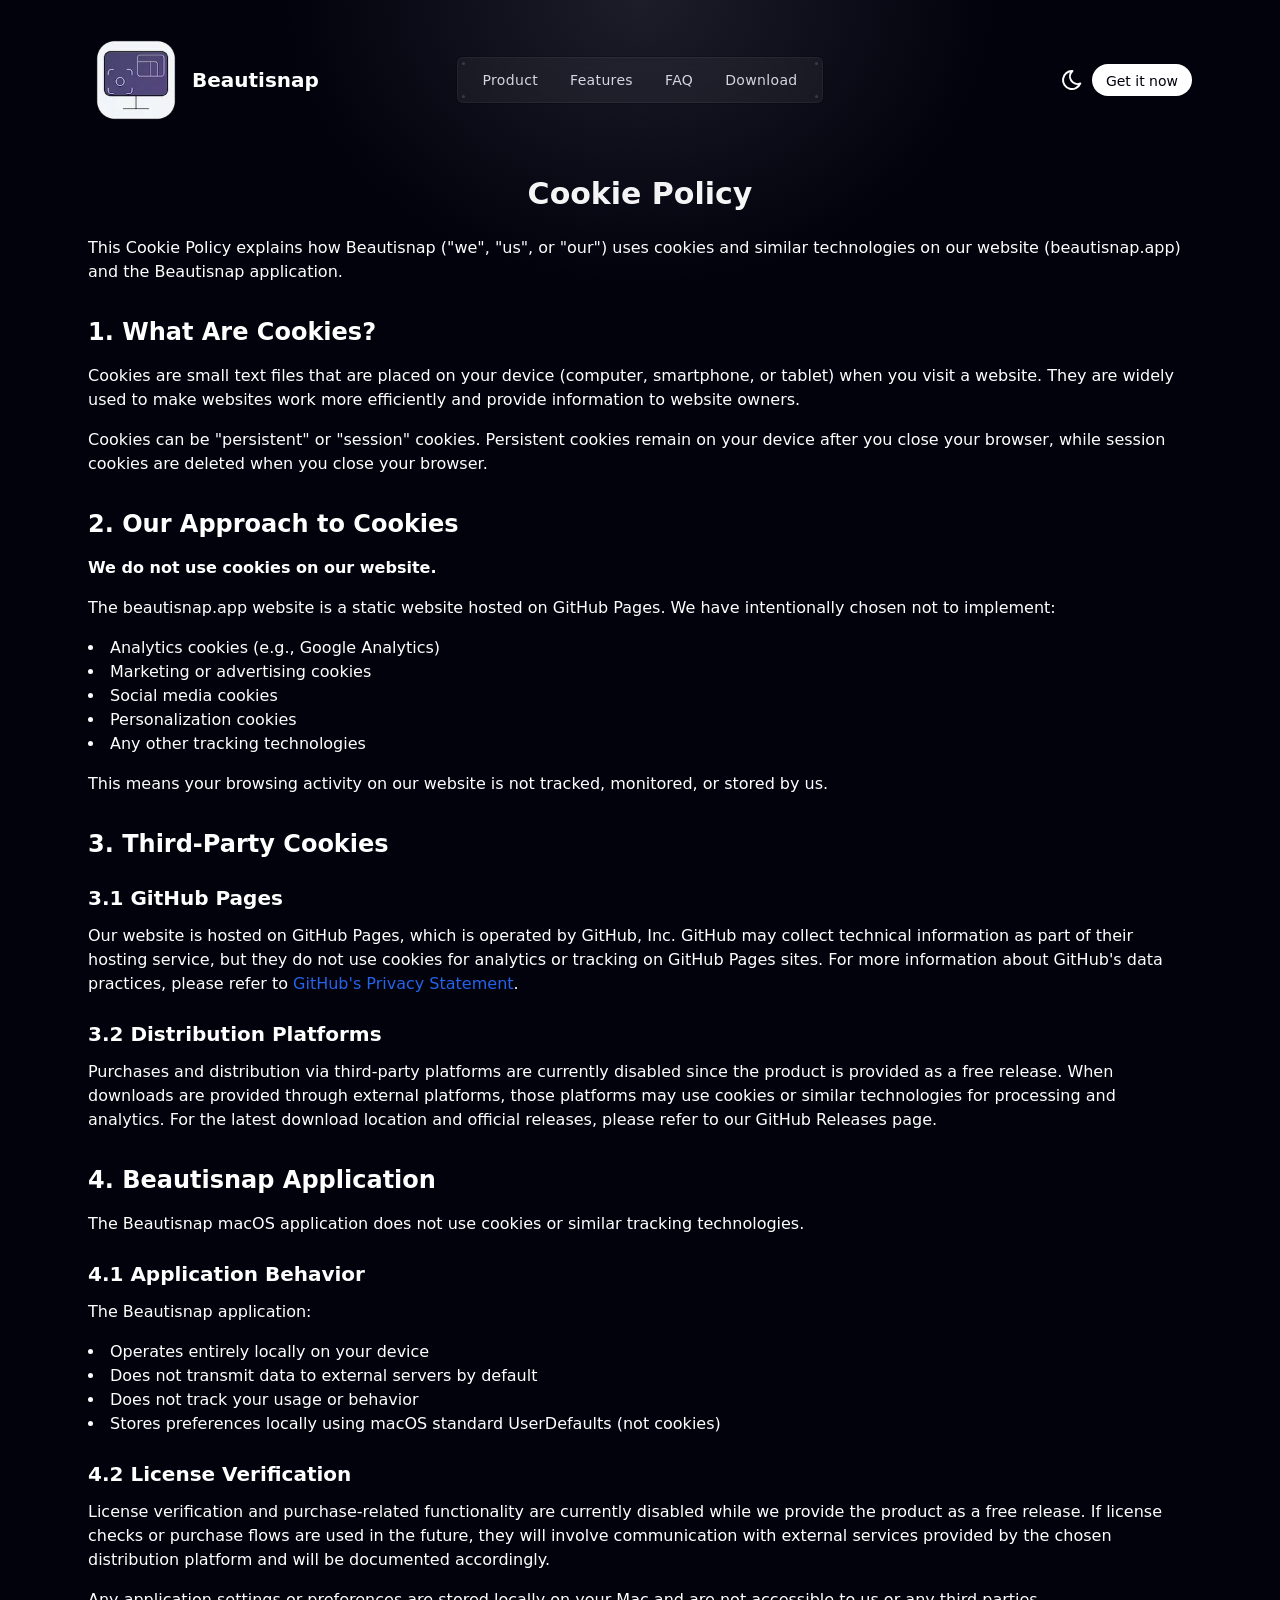
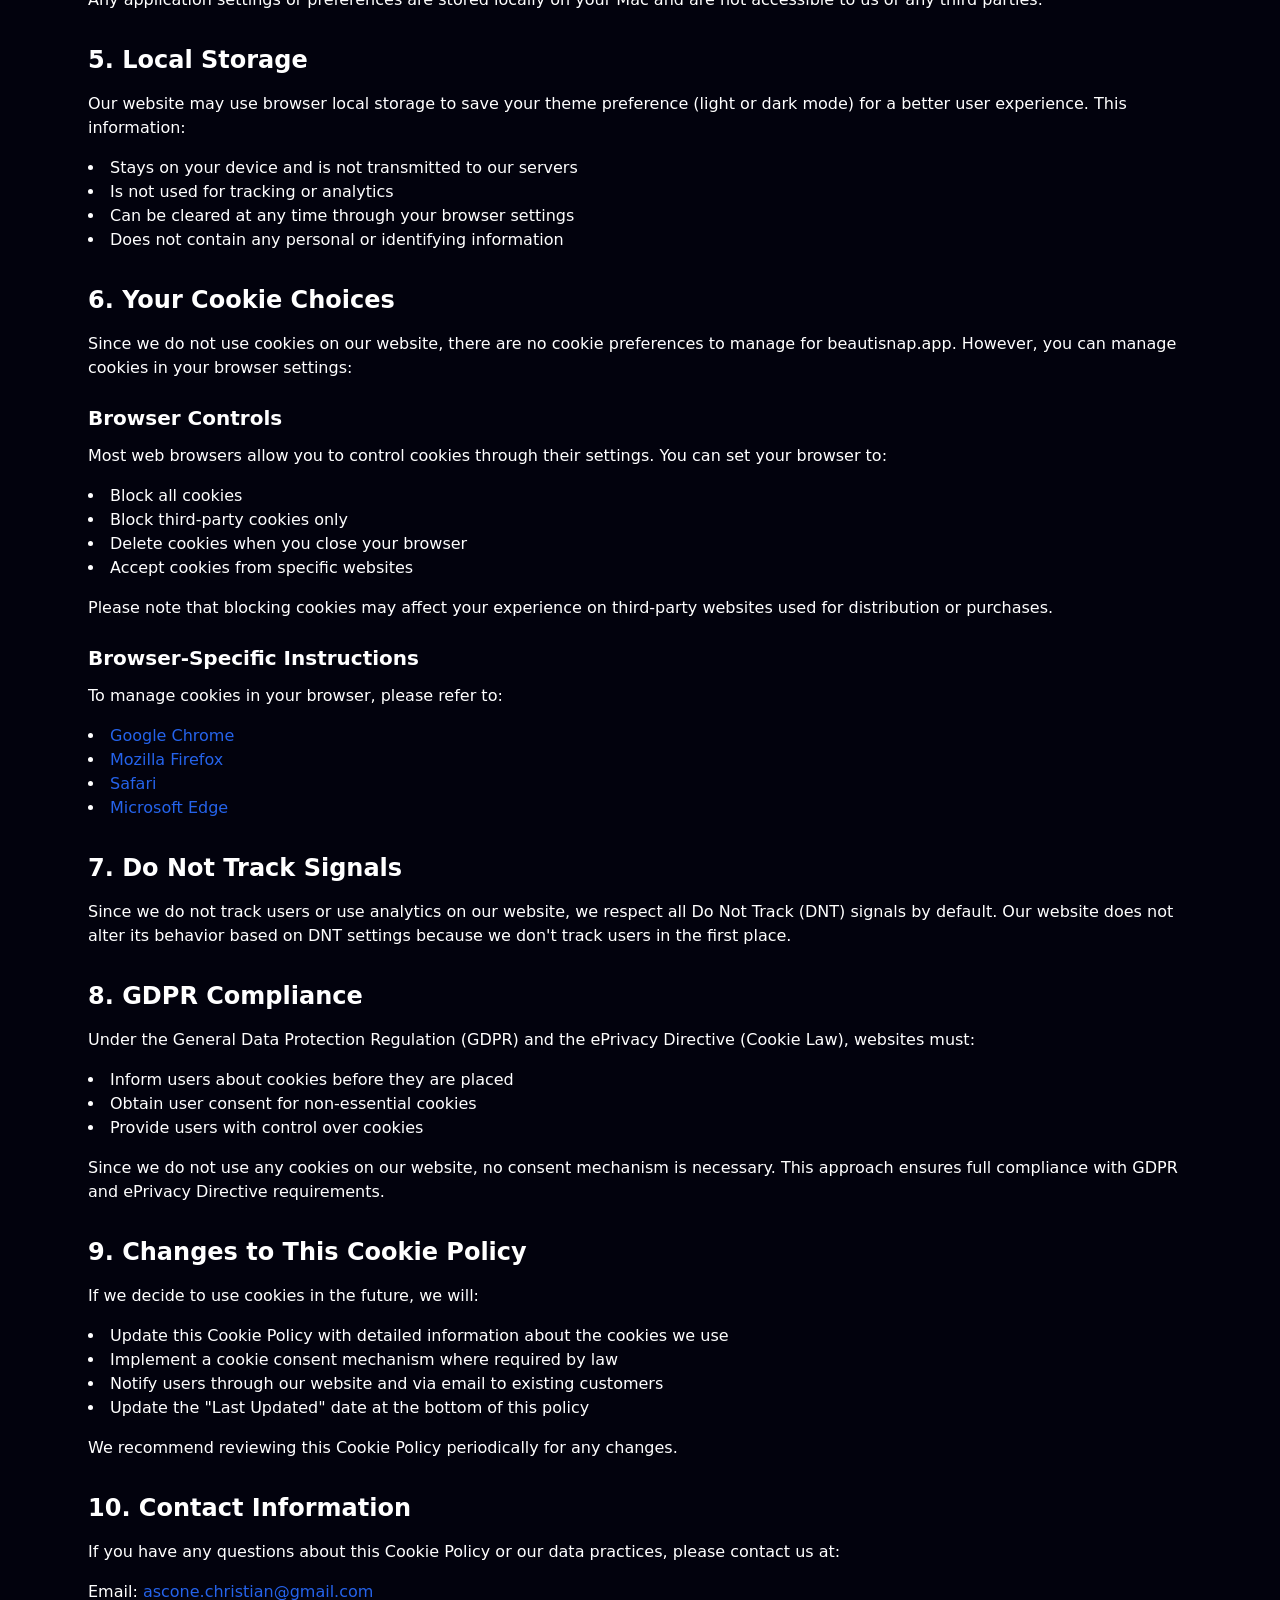
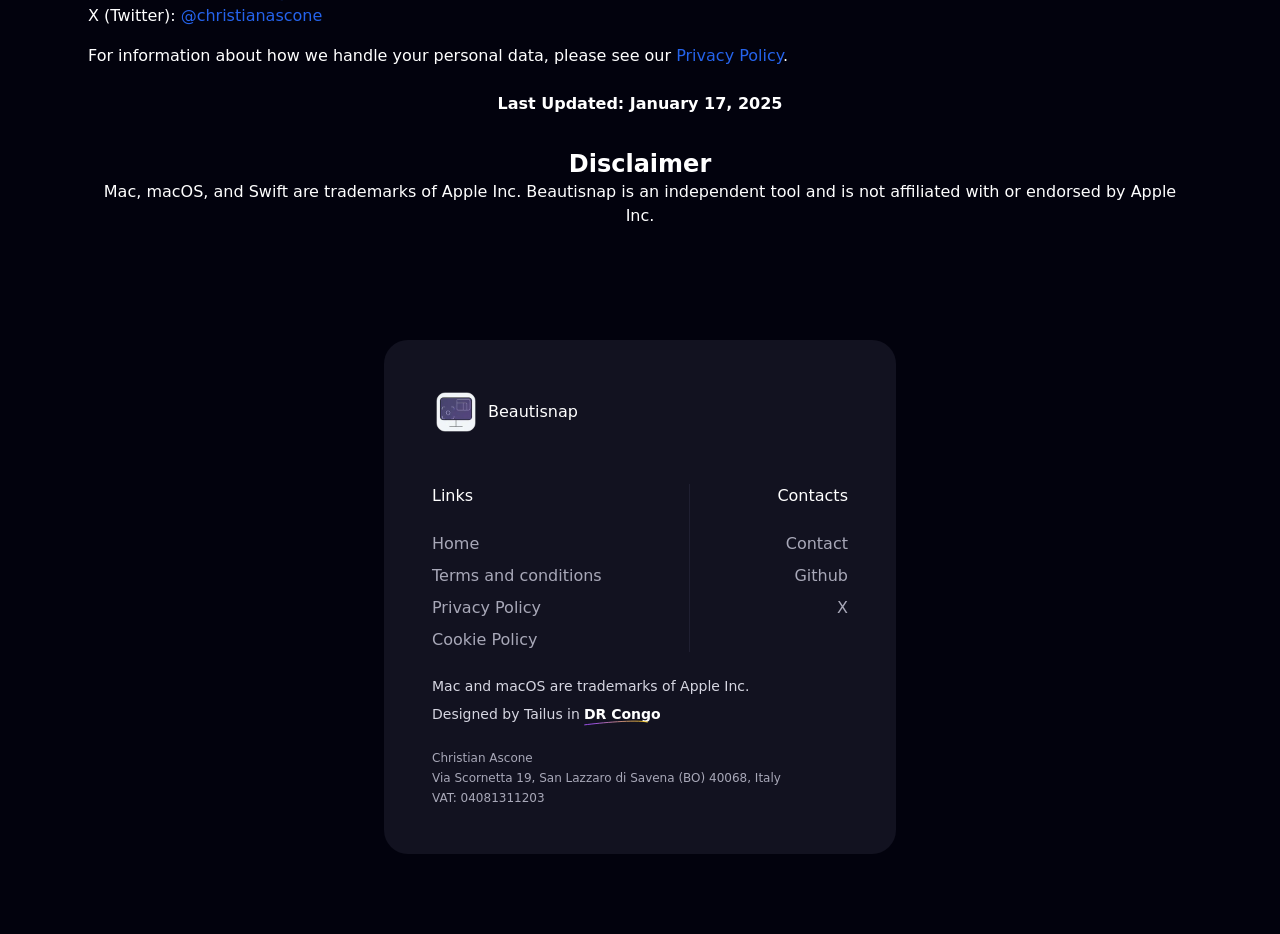
==== commit 7080e724: "Deploy" ====
--- a/cookie-policy/index.html
+++ b/cookie-policy/index.html
@@ -1,4 +1,4 @@
-<!DOCTYPE html><html lang="en" class="scroll-smooth"> <head><meta charset="UTF-8"><meta name="viewport" content="width=device-width"><link rel="icon" type="image/x-icon" href="/favicon.ico" media="(prefers-color-scheme: light)"><link rel="sitemap" href="/sitemap-index.xml"><meta name="generator" content="Astro v5.16.10"><meta name="color-scheme" content="dark light"><meta name="theme-color" content="#ffffff" media="(prefers-color-scheme: light)"><meta name="theme-color" content="#030712" media="(prefers-color-scheme: dark)"><meta name="google-site-verification" content="rA-V7fonodecuECfBtePij-abLkt1QdWXogrK5ad2nM"><!-- Canonical URL --><link rel="canonical" href="https://beautisnap.github.io/cookie-policy/"><!-- Primary Meta Tags --><title>Cookie Policy - Beautisnap</title><meta name="title" content="Cookie Policy - Beautisnap"><meta name="description" content="Read the Beautisnap Cookie Policy. Learn about the cookies and tracking technologies used on our website and how to manage your preferences."><meta name="keywords" content="macOS screenshot app, screenshot beautifier, beautiful screenshots, screen capture tool, screenshot editor, presentation screenshots, SwiftUI app, ScreenCaptureKit, screenshot background, watermark screenshots, PNG JPEG TIFF export, professional screenshots, Beautisnap"><meta name="author" content="Christian Ascone"><meta name="robots" content="index, follow"><!-- Open Graph / Facebook --><meta property="og:type" content="website"><meta property="og:url" content="https://beautisnap.github.io"><meta property="og:title" content="Cookie Policy - Beautisnap"><meta property="og:description" content="Read the Beautisnap Cookie Policy. Learn about the cookies and tracking technologies used on our website and how to manage your preferences."><meta property="og:image" content="https://beautisnap.github.io/og.webp"><meta property="og:image:alt" content="Cookie Policy - Beautisnap"><meta property="og:locale" content="en_US"><meta property="og:site_name" content="Beautisnap"><!-- Twitter --><meta property="twitter:card" content="summary_large_image"><meta property="twitter:url" content="https://beautisnap.github.io"><meta property="twitter:title" content="Cookie Policy - Beautisnap"><meta property="twitter:description" content="Read the Beautisnap Cookie Policy. Learn about the cookies and tracking technologies used on our website and how to manage your preferences."><meta property="twitter:image" content="https://beautisnap.github.io/og.webp"><meta property="twitter:image:alt" content="Cookie Policy - Beautisnap"><meta name="twitter:site" content="@christianascone"><meta name="twitter:creator" content="@christianascone"><script type="text/javascript" src="//embeds.iubenda.com/widgets/e7a93c9e-a3e7-4f69-9348-e8fc11f4b0b0.js"></script><!-- Disable paddle libraries loading --><!-- <script is:inline src="https://cdn.paddle.com/paddle/v2/paddle.js"></script> --><!-- <script is:inline define:vars={{ paddleClientSideToken }}> --><!--   if (paddleClientSideToken.startsWith("test_")) { --><!--     Paddle.Environment.set("sandbox"); --><!--   } --><!--   Paddle.Initialize({ --><!--     token: paddleClientSideToken, --><!--   }); --><!-- </script> --><script type="application/ld+json">{"@context":"https://schema.org","@graph":[{"@type":"WebSite","@id":"https://beautisnap.app/#website","url":"https://beautisnap.app","name":"Beautisnap","description":"Beautisnap is a native macOS app that transforms screenshots into stunning, presentation-ready images. Add stylish backgrounds, shadows, and watermarks instantly. Free & Pro available.","publisher":{"@id":"https://beautisnap.app/#organization"}},{"@type":"SoftwareApplication","@id":"https://beautisnap.app/#software","name":"Beautisnap","description":"Beautisnap is a native macOS app that transforms screenshots into stunning, presentation-ready images. Add stylish backgrounds, shadows, and watermarks instantly. Free & Pro available.","url":"https://beautisnap.app","applicationCategory":"MultimediaApplication","applicationSubCategory":"Screenshot Tool","operatingSystem":"macOS 12+","offers":[{"@type":"Offer","name":"Beautisnap Free","price":"0","priceCurrency":"USD"},{"@type":"Offer","name":"Beautisnap Pro","price":"4.99","priceCurrency":"EUR"}],"image":"https://beautisnap.github.io/og.webp","screenshot":["https://beautisnap.github.io/screenshot-1.png","https://beautisnap.github.io/screenshot-2.png","https://beautisnap.github.io/screenshot-3.png"],"featureList":["Window and area screen capture","Automatic background styling","Drop shadows and rounded corners","Custom watermark support","Export to PNG, JPEG, TIFF","Drag and drop export","Native SwiftUI interface","ScreenCaptureKit integration","Privacy-first, no cloud uploads"],"softwareVersion":"1.0","publisher":{"@id":"https://beautisnap.app/#organization"}},{"@type":"Organization","@id":"https://beautisnap.app/#organization","name":"Beautisnap","url":"https://beautisnap.app","logo":{"@type":"ImageObject","url":"https://beautisnap.github.io/logo.webp","width":512,"height":512},"sameAs":["https://github.com/christianascone","https://x.com/christianascone"],"contactPoint":{"@type":"ContactPoint","email":"ascone.christian@gmail.com","contactType":"customer support"}},{"@type":"FAQPage","@id":"https://beautisnap.app/#faq","mainEntity":[{"@type":"Question","name":"What is Beautisnap?","acceptedAnswer":{"@type":"Answer","text":"Beautisnap is a native macOS utility that transforms your screenshots into beautiful, presentation-ready images. It automatically applies stylish backgrounds, shadows, and rounded corners to make your captures look professional instantly."}},{"@type":"Question","name":"What macOS version does Beautisnap require?","acceptedAnswer":{"@type":"Answer","text":"Beautisnap requires macOS 12 (Monterey) or later. It is built with SwiftUI and ScreenCaptureKit APIs for maximum native performance."}},{"@type":"Question","name":"Is Beautisnap free?","acceptedAnswer":{"@type":"Answer","text":"Yes, Beautisnap offers a free version with core features including screen and window capture, basic backgrounds, and PNG export. The Pro version (€4.99 one-time payment) unlocks watermark removal, custom watermarks, additional export formats (JPEG, TIFF), and all future Pro features."}},{"@type":"Question","name":"Does Beautisnap upload my screenshots to the cloud?","acceptedAnswer":{"@type":"Answer","text":"No. Beautisnap is privacy-first and processes everything locally on your device. Your screenshots never leave your Mac — no account required, no cloud storage, no tracking."}},{"@type":"Question","name":"What export formats does Beautisnap support?","acceptedAnswer":{"@type":"Answer","text":"The free version supports PNG export. With Beautisnap Pro you can also export to JPEG and TIFF formats, giving you flexibility for any use case."}},{"@type":"Question","name":"Is Beautisnap a one-time purchase or a subscription?","acceptedAnswer":{"@type":"Answer","text":"Beautisnap Pro is a one-time purchase of €4.99 — no subscriptions, no recurring fees. You also get lifetime updates included."}},{"@type":"Question","name":"Can I use Beautisnap for capturing specific windows or areas?","acceptedAnswer":{"@type":"Answer","text":"Yes! Beautisnap supports screen capture, window capture, and custom area selection. Each capture mode automatically applies professional styling so your images are ready to share immediately."}}]}]}</script><link rel="stylesheet" href="/_astro/cookie-policy.D3oZEkZJ.css"></head> <body class="overflow-x-hidden bg-white dark:bg-gray-950"> <!-- Skip to main content link for keyboard navigation (WCAG 2.4.1) --> <a href="#main-content" class="sr-only focus:not-sr-only focus:absolute focus:top-4 focus:left-4 focus:z-[100] focus:px-4 focus:py-2 focus:bg-primary-600 focus:text-white focus:rounded-md focus:outline-none focus:ring-2 focus:ring-primary-500 focus:ring-offset-2">
+<!DOCTYPE html><html lang="en" class="scroll-smooth"> <head><meta charset="UTF-8"><meta name="viewport" content="width=device-width"><link rel="icon" type="image/x-icon" href="/favicon.ico" media="(prefers-color-scheme: light)"><link rel="sitemap" href="/sitemap-index.xml"><meta name="generator" content="Astro v5.16.10"><meta name="color-scheme" content="dark light"><meta name="theme-color" content="#ffffff" media="(prefers-color-scheme: light)"><meta name="theme-color" content="#030712" media="(prefers-color-scheme: dark)"><meta name="google-site-verification" content="rA-V7fonodecuECfBtePij-abLkt1QdWXogrK5ad2nM"><!-- Canonical URL --><link rel="canonical" href="https://beautisnap.github.io/cookie-policy/"><!-- Primary Meta Tags --><title>Cookie Policy - Beautisnap</title><meta name="title" content="Cookie Policy - Beautisnap"><meta name="description" content="Read the Beautisnap Cookie Policy. Learn about the cookies and tracking technologies used on our website and how to manage your preferences."><meta name="keywords" content="macOS screenshot app, screenshot beautifier, beautiful screenshots, screen capture tool, screenshot editor, presentation screenshots, SwiftUI app, ScreenCaptureKit, screenshot background, PNG JPEG TIFF export, professional screenshots, Beautisnap"><meta name="author" content="Christian Ascone"><meta name="robots" content="index, follow"><!-- Open Graph / Facebook --><meta property="og:type" content="website"><meta property="og:url" content="https://beautisnap.github.io"><meta property="og:title" content="Cookie Policy - Beautisnap"><meta property="og:description" content="Read the Beautisnap Cookie Policy. Learn about the cookies and tracking technologies used on our website and how to manage your preferences."><meta property="og:image" content="https://beautisnap.github.io/og.webp"><meta property="og:image:alt" content="Cookie Policy - Beautisnap"><meta property="og:locale" content="en_US"><meta property="og:site_name" content="Beautisnap"><!-- Twitter --><meta property="twitter:card" content="summary_large_image"><meta property="twitter:url" content="https://beautisnap.github.io"><meta property="twitter:title" content="Cookie Policy - Beautisnap"><meta property="twitter:description" content="Read the Beautisnap Cookie Policy. Learn about the cookies and tracking technologies used on our website and how to manage your preferences."><meta property="twitter:image" content="https://beautisnap.github.io/og.webp"><meta property="twitter:image:alt" content="Cookie Policy - Beautisnap"><meta name="twitter:site" content="@christianascone"><meta name="twitter:creator" content="@christianascone"><!-- <script --><!--   is:inline --><!--   type="text/javascript" --><!--   src="//embeds.iubenda.com/widgets/e7a93c9e-a3e7-4f69-9348-e8fc11f4b0b0.js" --><!-- ></script> --><!-- Disable paddle libraries loading --><!-- <script is:inline src="https://cdn.paddle.com/paddle/v2/paddle.js"></script> --><!-- <script is:inline define:vars={{ paddleClientSideToken }}> --><!--   if (paddleClientSideToken.startsWith("test_")) { --><!--     Paddle.Environment.set("sandbox"); --><!--   } --><!--   Paddle.Initialize({ --><!--     token: paddleClientSideToken, --><!--   }); --><!-- </script> --><script type="application/ld+json">{"@context":"https://schema.org","@graph":[{"@type":"WebSite","@id":"https://beautisnap.app/#website","url":"https://beautisnap.app","name":"Beautisnap","description":"Beautisnap is a native macOS app that transforms screenshots into stunning, presentation-ready images. Add stylish backgrounds and shadows instantly.","publisher":{"@id":"https://beautisnap.app/#organization"}},{"@type":"SoftwareApplication","@id":"https://beautisnap.app/#software","name":"Beautisnap","description":"Beautisnap is a native macOS app that transforms screenshots into stunning, presentation-ready images. Add stylish backgrounds and shadows instantly.","url":"https://beautisnap.app","applicationCategory":"MultimediaApplication","applicationSubCategory":"Screenshot Tool","operatingSystem":"macOS 12+","offers":[{"@type":"Offer","name":"Beautisnap","price":"0","priceCurrency":"USD"}],"image":"https://beautisnap.github.io/og.webp","screenshot":["https://beautisnap.github.io/screenshot-1.png","https://beautisnap.github.io/screenshot-2.png","https://beautisnap.github.io/screenshot-3.png"],"featureList":["Window and area screen capture","Automatic background styling","Drop shadows and rounded corners","Custom watermark support","Export to PNG, JPEG, TIFF","Native SwiftUI interface","ScreenCaptureKit integration","Privacy-first, no cloud uploads"],"softwareVersion":"1.0","publisher":{"@id":"https://beautisnap.app/#organization"}},{"@type":"Organization","@id":"https://beautisnap.app/#organization","name":"Beautisnap","url":"https://beautisnap.app","logo":{"@type":"ImageObject","url":"https://beautisnap.github.io/logo.webp","width":512,"height":512},"sameAs":["https://github.com/christianascone","https://x.com/christianascone"],"contactPoint":{"@type":"ContactPoint","email":"ascone.christian@gmail.com","contactType":"customer support"}},{"@type":"FAQPage","@id":"https://beautisnap.app/#faq","mainEntity":[{"@type":"Question","name":"What is Beautisnap?","acceptedAnswer":{"@type":"Answer","text":"Beautisnap is a native macOS utility that transforms your screenshots into beautiful, presentation-ready images. It automatically applies stylish backgrounds, shadows, and rounded corners to make your captures look professional instantly."}},{"@type":"Question","name":"What macOS version does Beautisnap require?","acceptedAnswer":{"@type":"Answer","text":"Beautisnap requires macOS 12 (Monterey) or later. It is built with SwiftUI and ScreenCaptureKit APIs for maximum native performance."}},{"@type":"Question","name":"Is Beautisnap free?","acceptedAnswer":{"@type":"Answer","text":"Yes. Beautisnap is free for everyone and includes the full set of features such as screen and window capture, stylish backgrounds, and multiple export formats."}},{"@type":"Question","name":"Does Beautisnap upload my screenshots to the cloud?","acceptedAnswer":{"@type":"Answer","text":"No. Beautisnap is privacy-first and processes everything locally on your device. Your screenshots never leave your Mac — no account required, no cloud storage, no tracking."}},{"@type":"Question","name":"What export formats does Beautisnap support?","acceptedAnswer":{"@type":"Answer","text":"Beautisnap supports JPEG, PNG, and TIFF exports."}},{"@type":"Question","name":"Is Beautisnap a one-time purchase or a subscription?","acceptedAnswer":{"@type":"Answer","text":"Beautisnap is free for everyone — there is no purchase or subscription required."}},{"@type":"Question","name":"Can I use Beautisnap for capturing specific windows or areas?","acceptedAnswer":{"@type":"Answer","text":"Yes! Beautisnap supports screen capture, window capture, and custom area selection. Each capture mode automatically applies professional styling so your images are ready to share immediately."}}]}]}</script><link rel="stylesheet" href="/_astro/cookie-policy.DeaM7aWS.css"></head> <body class="overflow-x-hidden bg-white dark:bg-gray-950"> <!-- Skip to main content link for keyboard navigation (WCAG 2.4.1) --> <a href="#main-content" class="sr-only focus:not-sr-only focus:absolute focus:top-4 focus:left-4 focus:z-[100] focus:px-4 focus:py-2 focus:bg-primary-600 focus:text-white focus:rounded-md focus:outline-none focus:ring-2 focus:ring-primary-500 focus:ring-offset-2">
 Skip to main content
 </a> <header> <nav aria-label="Main navigation" class="absolute z-50 w-full lg:bg-transparent dark:lg:bg-transparent"> <div class="max-w-6xl mx-auto px-6 md:px-12 xl:px-6">  <div class="relative flex flex-wrap items-center justify-between gap-6 py-3 md:gap-0 md:py-4 lg:py-8"> <div class="relative z-20 flex w-full items-center justify-between md:px-0 lg:w-max"> <a href="/" aria-label="Go home" class="flex items-center gap-2"> <img src="/logo_144_144.webp" class="w-24" alt="Beautisnap logo"> <span class="text-gray-900 dark:text-white font-bold text-xl">Beautisnap</span> </a> <div class="relative flex max-h-10 items-center lg:hidden"> <style>astro-island,astro-slot,astro-static-slot{display:contents}</style><script>(()=>{var e=async t=>{await(await t())()};(self.Astro||(self.Astro={})).load=e;window.dispatchEvent(new Event("astro:load"));})();</script><script>(()=>{var A=Object.defineProperty;var g=(i,o,a)=>o in i?A(i,o,{enumerable:!0,configurable:!0,writable:!0,value:a}):i[o]=a;var d=(i,o,a)=>g(i,typeof o!="symbol"?o+"":o,a);{let i={0:t=>m(t),1:t=>a(t),2:t=>new RegExp(t),3:t=>new Date(t),4:t=>new Map(a(t)),5:t=>new Set(a(t)),6:t=>BigInt(t),7:t=>new URL(t),8:t=>new Uint8Array(t),9:t=>new Uint16Array(t),10:t=>new Uint32Array(t),11:t=>1/0*t},o=t=>{let[l,e]=t;return l in i?i[l](e):void 0},a=t=>t.map(o),m=t=>typeof t!="object"||t===null?t:Object.fromEntries(Object.entries(t).map(([l,e])=>[l,o(e)]));class y extends HTMLElement{constructor(){super(...arguments);d(this,"Component");d(this,"hydrator");d(this,"hydrate",async()=>{var b;if(!this.hydrator||!this.isConnected)return;let e=(b=this.parentElement)==null?void 0:b.closest("astro-island[ssr]");if(e){e.addEventListener("astro:hydrate",this.hydrate,{once:!0});return}let c=this.querySelectorAll("astro-slot"),n={},h=this.querySelectorAll("template[data-astro-template]");for(let r of h){let s=r.closest(this.tagName);s!=null&&s.isSameNode(this)&&(n[r.getAttribute("data-astro-template")||"default"]=r.innerHTML,r.remove())}for(let r of c){let s=r.closest(this.tagName);s!=null&&s.isSameNode(this)&&(n[r.getAttribute("name")||"default"]=r.innerHTML)}let p;try{p=this.hasAttribute("props")?m(JSON.parse(this.getAttribute("props"))):{}}catch(r){let s=this.getAttribute("component-url")||"<unknown>",v=this.getAttribute("component-export");throw v&&(s+=` (export ${v})`),console.error(`[hydrate] Error parsing props for component ${s}`,this.getAttribute("props"),r),r}let u;await this.hydrator(this)(this.Component,p,n,{client:this.getAttribute("client")}),this.removeAttribute("ssr"),this.dispatchEvent(new CustomEvent("astro:hydrate"))});d(this,"unmount",()=>{this.isConnected||this.dispatchEvent(new CustomEvent("astro:unmount"))})}disconnectedCallback(){document.removeEventListener("astro:after-swap",this.unmount),document.addEventListener("astro:after-swap",this.unmount,{once:!0})}connectedCallback(){if(!this.hasAttribute("await-children")||document.readyState==="interactive"||document.readyState==="complete")this.childrenConnectedCallback();else{let e=()=>{document.removeEventListener("DOMContentLoaded",e),c.disconnect(),this.childrenConnectedCallback()},c=new MutationObserver(()=>{var n;((n=this.lastChild)==null?void 0:n.nodeType)===Node.COMMENT_NODE&&this.lastChild.nodeValue==="astro:end"&&(this.lastChild.remove(),e())});c.observe(this,{childList:!0}),document.addEventListener("DOMContentLoaded",e)}}async childrenConnectedCallback(){let e=this.getAttribute("before-hydration-url");e&&await import(e),this.start()}async start(){let e=JSON.parse(this.getAttribute("opts")),c=this.getAttribute("client");if(Astro[c]===void 0){window.addEventListener(`astro:${c}`,()=>this.start(),{once:!0});return}try{await Astro[c](async()=>{let n=this.getAttribute("renderer-url"),[h,{default:p}]=await Promise.all([import(this.getAttribute("component-url")),n?import(n):()=>()=>{}]),u=this.getAttribute("component-export")||"default";if(!u.includes("."))this.Component=h[u];else{this.Component=h;for(let f of u.split("."))this.Component=this.Component[f]}return this.hydrator=p,this.hydrate},e,this)}catch(n){console.error(`[astro-island] Error hydrating ${this.getAttribute("component-url")}`,n)}}attributeChangedCallback(){this.hydrate()}}d(y,"observedAttributes",["props"]),customElements.get("astro-island")||customElements.define("astro-island",y)}})();</script><astro-island uid="Z1zX8ya" component-url="/_astro/ThemeToggle.BzZmpGJ0.js" component-export="default" renderer-url="/_astro/client.7gCkNrrS.js" props="{}" ssr client="load" opts="{&quot;name&quot;:&quot;ThemeToggle&quot;,&quot;value&quot;:true}" await-children><div></div><!--astro:end--></astro-island> </div> </div> <div id="navLayer" aria-hidden="true" class="fixed inset-0 z-10 h-screen w-screen origin-bottom scale-y-0 bg-white/70 backdrop-blur-2xl transition duration-500 dark:bg-gray-900/70 lg:hidden"></div> <div id="navlinks" class="hidden flex-wrap lg:flex gap-6 items-center w-full lg:w-fit"> <div class="lg:fixed lg:inset-x-0 lg:size-fit lg:m-auto"> <div class="relative p-2 bg-gray-950/5 backdrop-blur-2xl ring-1 ring-gray-950/10 dark:ring-gray-950/25 rounded-md border border-white/50 dark:bg-white/5 dark:border-white/5"> <div class="absolute inset-1 flex justify-between"> <div class="flex flex-col justify-between"> <div class="size-[3px] rounded-full bg-gray-950/30 dark:bg-white/15"></div> <div class="size-[3px] rounded-full bg-gray-950/30 dark:bg-white/15"></div> </div> <div class="flex flex-col justify-between"> <div class="size-[3px] rounded-full bg-gray-950/30 dark:bg-white/15"></div> <div class="size-[3px] rounded-full bg-gray-950/30 dark:bg-white/15"></div> </div> </div>  <div class="relative w-full text-gray-600 dark:text-gray-300"> <ul class="flex flex-col gap-6 tracking-wide lg:flex-row lg:gap-0 lg:text-sm"> <li> <a href="/#home" class="px-2 py-1 hover:bg-gray-950/5 hover:text-gray-950 rounded-[--btn-border-radius] block transition dark:hover:text-white md:px-4 dark:hover:bg-white/5"> <span>Product</span> </a> </li><li> <a href="/#features" class="px-2 py-1 hover:bg-gray-950/5 hover:text-gray-950 rounded-[--btn-border-radius] block transition dark:hover:text-white md:px-4 dark:hover:bg-white/5"> <span>Features</span> </a> </li><li> <a href="/#faq" class="px-2 py-1 hover:bg-gray-950/5 hover:text-gray-950 rounded-[--btn-border-radius] block transition dark:hover:text-white md:px-4 dark:hover:bg-white/5"> <span>FAQ</span> </a> </li><li> <a href="/#get-started" class="px-2 py-1 hover:bg-gray-950/5 hover:text-gray-950 rounded-[--btn-border-radius] block transition dark:hover:text-white md:px-4 dark:hover:bg-white/5"> <span>Download</span> </a> </li> </ul> </div>  </div> </div> <div class="w-full my-6 border-t dark:border-[--ui-dark-border-color] pt-6 lg:mt-0 flex gap-2 lg:my-0 lg:border-none lg:pt-0"> <astro-island uid="Z1zX8ya" component-url="/_astro/ThemeToggle.BzZmpGJ0.js" component-export="default" renderer-url="/_astro/client.7gCkNrrS.js" props="{}" ssr client="load" opts="{&quot;name&quot;:&quot;ThemeToggle&quot;,&quot;value&quot;:true}" await-children><div></div><!--astro:end--></astro-island> <a href="/login" class="group flex items-center relative [borderWidth:--btn-border-width] rounded-[--btn-border-radius] *:select-none [&#38;>*:not(.sr-only)]:relative before:rounded-[calc(var(--btn-border-radius)-1px)] before:absolute before:inset-0 before:border-t before:bg-gradient-to-b *:disabled:opacity-20 disabled:before:border-0 disabled:border bg-white dark:bg-transparent before:border-white disabled:text-gray-950/40 disabled:border-gray-200 disabled:bg-gray-100 disabled:*:text-gray-300 disabled:before:border-transparent disabled:before:bg-gray-50 disabled:before:from-transparent dark:before:border-b dark:before:border-t-0 dark:before:border-transparent dark:before:from-transparent dark:hover:before:border-gray-950/20 dark:disabled:border-gray-800/50 disabled:dark:bg-gray-900 dark:disabled:before:bg-gray-900 dark:disabled:before:from-gray-900 dark:*:disabled:!text-white text-gray-900 border-gray-200 before:from-gray-100 hover:bg-gray-100 active:bg-gray-200 dark:text-gray-300 dark:border-gray-300/15 dark:hover:bg-gray-300/5 dark:active:bg-gray-300/10 dark:active:before:from-gray-300/5 text-sm h-8 px-3.5 w-full justify-center md:w-fit lg:hidden">
 Sign In
@@ -16,18 +16,14 @@
 This means your browsing activity on our website is not tracked, monitored, or stored by us.
 </p> <h2 class="text-2xl font-semibold mb-4 mt-8">3. Third-Party Cookies</h2> <h3 class="text-xl font-semibold mb-3 mt-6">3.1 GitHub Pages</h3> <p class="mb-4">
 Our website is hosted on GitHub Pages, which is operated by GitHub, Inc. GitHub may collect technical information as part of their hosting service, but they do not use cookies for analytics or tracking on GitHub Pages sites. For more information about GitHub's data practices, please refer to <a href="https://docs.github.com/en/site-policy/privacy-policies/github-privacy-statement" target="_blank" rel="noopener noreferrer" class="text-blue-600 hover:underline">GitHub's Privacy Statement</a>.
-</p> <h3 class="text-xl font-semibold mb-3 mt-6">3.2 Gumroad</h3> <p class="mb-4">
-When you visit our product purchase pages or complete a purchase through Gumroad, you will be redirected to Gumroad's platform (gumroad.com). Gumroad may use cookies and similar technologies for:
-</p> <ul class="list-disc list-inside mb-4"> <li>Processing payments and managing your purchase</li> <li>Providing their service functionality</li> <li>Analytics and performance monitoring</li> <li>Security and fraud prevention</li> </ul> <p class="mb-4">
-These cookies are controlled by Gumroad, not by us. For detailed information about Gumroad's use of cookies, please refer to <a href="https://gumroad.com/privacy" target="_blank" rel="noopener noreferrer" class="text-blue-600 hover:underline">Gumroad's Privacy Policy</a>.
+</p> <h3 class="text-xl font-semibold mb-3 mt-6">3.2 Distribution Platforms</h3> <p class="mb-4">
+Purchases and distribution via third-party platforms are currently disabled since the product is provided as a free release. When downloads are provided through external platforms, those platforms may use cookies or similar technologies for processing and analytics. For the latest download location and official releases, please refer to our GitHub Releases page.
 </p> <h2 class="text-2xl font-semibold mb-4 mt-8">4. Beautisnap Application</h2> <p class="mb-4">
 The Beautisnap macOS application does not use cookies or similar tracking technologies.
-</p> <h3 class="text-xl font-semibold mb-3 mt-6">4.1 Free Version</h3> <p class="mb-4">
-The Free version of Beautisnap:
-</p> <ul class="list-disc list-inside mb-4"> <li>Operates entirely locally on your device</li> <li>Does not transmit data to external servers</li> <li>Does not track your usage or behavior</li> <li>Stores preferences locally using macOS standard UserDefaults (not cookies)</li> </ul> <h3 class="text-xl font-semibold mb-3 mt-6">4.2 Pro Version - License Verification</h3> <p class="mb-4">
-The Pro version includes license verification functionality that communicates with Gumroad's servers:
-</p> <ul class="list-disc list-inside mb-4"> <li>Sends your license key to Gumroad's API for verification</li> <li>Receives verification status from Gumroad</li> <li>This communication occurs automatically at app launch and periodically during use</li> <li>An active internet connection is required for license verification</li> <li>No cookies are used in this process</li> <li>Data is transmitted over secure HTTPS connections</li> </ul> <p class="mb-4">
-License verification requests are subject to <a href="https://gumroad.com/privacy" target="_blank" rel="noopener noreferrer" class="text-blue-600 hover:underline">Gumroad's Privacy Policy</a> and <a href="https://help.gumroad.com/article/162-cookies" target="_blank" rel="noopener noreferrer" class="text-blue-600 hover:underline">Cookie Policy</a>. Gumroad may use cookies or similar technologies during API authentication, though our application does not store or manage these cookies.
+</p> <h3 class="text-xl font-semibold mb-3 mt-6">4.1 Application Behavior</h3> <p class="mb-4">
+The Beautisnap application:
+</p> <ul class="list-disc list-inside mb-4"> <li>Operates entirely locally on your device</li> <li>Does not transmit data to external servers by default</li> <li>Does not track your usage or behavior</li> <li>Stores preferences locally using macOS standard UserDefaults (not cookies)</li> </ul> <h3 class="text-xl font-semibold mb-3 mt-6">4.2 License Verification</h3> <p class="mb-4">
+License verification and purchase-related functionality are currently disabled while we provide the product as a free release. If license checks or purchase flows are used in the future, they will involve communication with external services provided by the chosen distribution platform and will be documented accordingly.
 </p> <p class="mb-4">
 Any application settings or preferences are stored locally on your Mac and are not accessible to us or any third parties.
 </p> <h2 class="text-2xl font-semibold mb-4 mt-8">5. Local Storage</h2> <p class="mb-4">
@@ -37,7 +33,7 @@
 </p> <h3 class="text-xl font-semibold mb-3 mt-6">Browser Controls</h3> <p class="mb-4">
 Most web browsers allow you to control cookies through their settings. You can set your browser to:
 </p> <ul class="list-disc list-inside mb-4"> <li>Block all cookies</li> <li>Block third-party cookies only</li> <li>Delete cookies when you close your browser</li> <li>Accept cookies from specific websites</li> </ul> <p class="mb-4">
-Please note that blocking cookies may affect your experience on third-party websites, including Gumroad when making a purchase.
+Please note that blocking cookies may affect your experience on third-party websites used for distribution or purchases.
 </p> <h3 class="text-xl font-semibold mb-3 mt-6">Browser-Specific Instructions</h3> <p class="mb-4">
 To manage cookies in your browser, please refer to:
 </p> <ul class="list-disc list-inside mb-4"> <li><a href="https://support.google.com/chrome/answer/95647" target="_blank" rel="noopener noreferrer" class="text-blue-600 hover:underline">Google Chrome</a></li> <li><a href="https://support.mozilla.org/en-US/kb/enhanced-tracking-protection-firefox-desktop" target="_blank" rel="noopener noreferrer" class="text-blue-600 hover:underline">Mozilla Firefox</a></li> <li><a href="https://support.apple.com/guide/safari/manage-cookies-sfri11471/mac" target="_blank" rel="noopener noreferrer" class="text-blue-600 hover:underline">Safari</a></li> <li><a href="https://support.microsoft.com/en-us/microsoft-edge/delete-cookies-in-microsoft-edge-63947406-40ac-c3b8-57b9-2a946a29ae09" target="_blank" rel="noopener noreferrer" class="text-blue-600 hover:underline">Microsoft Edge</a></li> </ul> <h2 class="text-2xl font-semibold mb-4 mt-8">7. Do Not Track Signals</h2> <p class="mb-4">
--- a/_astro/cookie-policy.DeaM7aWS.css
+++ b/_astro/cookie-policy.DeaM7aWS.css
@@ -0,0 +1 @@
+*,:before,:after{box-sizing:border-box;border-width:0;border-style:solid;border-color:#e7e7f0}:before,:after{--tw-content: ""}html,:host{line-height:1.5;-webkit-text-size-adjust:100%;-moz-tab-size:4;-o-tab-size:4;tab-size:4;font-family:ui-sans-serif,system-ui,sans-serif,"Apple Color Emoji","Segoe UI Emoji",Segoe UI Symbol,"Noto Color Emoji";font-feature-settings:normal;font-variation-settings:normal;-webkit-tap-highlight-color:transparent}body{margin:0;line-height:inherit}hr{height:0;color:inherit;border-top-width:1px}abbr:where([title]){-webkit-text-decoration:underline dotted;text-decoration:underline dotted}h1,h2,h3,h4,h5,h6{font-size:inherit;font-weight:inherit}a{color:inherit;text-decoration:inherit}b,strong{font-weight:bolder}code,kbd,samp,pre{font-family:ui-monospace,SFMono-Regular,Menlo,Monaco,Consolas,Liberation Mono,Courier New,monospace;font-feature-settings:normal;font-variation-settings:normal;font-size:1em}small{font-size:80%}sub,sup{font-size:75%;line-height:0;position:relative;vertical-align:baseline}sub{bottom:-.25em}sup{top:-.5em}table{text-indent:0;border-color:inherit;border-collapse:collapse}button,input,optgroup,select,textarea{font-family:inherit;font-feature-settings:inherit;font-variation-settings:inherit;font-size:100%;font-weight:inherit;line-height:inherit;letter-spacing:inherit;color:inherit;margin:0;padding:0}button,select{text-transform:none}button,input:where([type=button]),input:where([type=reset]),input:where([type=submit]){-webkit-appearance:button;background-color:transparent;background-image:none}:-moz-focusring{outline:auto}:-moz-ui-invalid{box-shadow:none}progress{vertical-align:baseline}::-webkit-inner-spin-button,::-webkit-outer-spin-button{height:auto}[type=search]{-webkit-appearance:textfield;outline-offset:-2px}::-webkit-search-decoration{-webkit-appearance:none}::-webkit-file-upload-button{-webkit-appearance:button;font:inherit}summary{display:list-item}blockquote,dl,dd,h1,h2,h3,h4,h5,h6,hr,figure,p,pre{margin:0}fieldset{margin:0;padding:0}legend{padding:0}ol,ul,menu{list-style:none;margin:0;padding:0}dialog{padding:0}textarea{resize:vertical}input::-moz-placeholder,textarea::-moz-placeholder{opacity:1;color:#a8a8b8}input::placeholder,textarea::placeholder{opacity:1;color:#a8a8b8}button,[role=button]{cursor:pointer}:disabled{cursor:default}img,svg,video,canvas,audio,iframe,embed,object{display:block;vertical-align:middle}img,video{max-width:100%;height:auto}[hidden]{display:none}:root{--accordion-border-radius: 1.5rem;--accordion-ghost-light-bg: #F5F5F9;--accordion-soft-light-bg: #F5F5F9;--accordion-ghost-dark-bg: #121220;--accordion-soft-dark-bg: #121220;--accordion-dark-bg: #121220;--accordion-shadow: 0 4px 6px -1px rgb(2 2 13 / var(--accordion-shadow-opacity)), 0 2px 4px -2px rgb(2 2 13 / var(--accordion-shadow-opacity));--accordion-shadow-opacity: 4%;--alert-border-radius: 1.5rem;--alert-shadow: 0 4px 6px -1px rgb(2 2 13 / var(--alert-shadow-opacity)), 0 2px 4px -2px rgb(2 2 13 / var(--alert-shadow-opacity));--alert-shadow-opacity: 4%;--annonce-border-radius: 9999px;--avatar-border-radius: 9999px;--avatar-status-position: 1px;--badge-border-radius: 9999px;--btn-border-radius: 9999px;--btn-border-width: 1.5px;--card-border-radius: 1.5rem;--card-shadow: 0 4px 6px -1px rgb(2 2 13 / var(--card-shadow-opacity)), 0 2px 4px -2px rgb(2 2 13 / var(--card-shadow-opacity));--card-shadow-opacity: 4%;--card-padding: 2rem;--card-light-bg: #F5F5F9;--card-dark-bg: #121220;--menu-border-radius: .75rem;--menu-light-bg-opacity: 80%;--menu-dark-bg-opacity: 50%;--menu-shadow: 0 4px 6px -1px rgb(2 2 13 / var(--menu-shadow-opacity)), 0 2px 4px -2px rgb(2 2 13 / var(--menu-shadow-opacity));--menu-shadow-opacity: 4%;--menu-light-backdrop-blur: 3rem;--menu-dark-backdrop-blur: 3rem;--menu-light-border-color: #E7E7F0;--menu-dark-border-color: #1F1F31;--feedback-shadow: 0 4px 6px -1px rgb(2 2 13 / var(--feedback-shadow-opacity)), 0 2px 4px -2px rgb(2 2 13 / var(--feedback-shadow-opacity));--feedback-shadow-opacity: 4%;--feedback-dark-bg: #121220;--feedback-light-border-color: #E7E7F0;--feedback-dark-border-color: #1F1F31;--flag-border-radius: 1.5rem;--flag-padding: 1.5rem;--field-border-radius: .5rem;--field-light-bg: #F5F5F9;--field-light-focus-bg: #FAFAFE;--field-dark-bg: #1F1F31;--field-dark-focus-bg: #121220;--field-light-border-color: #E7E7F0;--field-dark-border-color: #1F1F31;--popover-border-radius: 1.5rem;--popover-padding: 1.5rem;--switch-border-radius: 9999px;--tabs-border-radius: 9999px;--tabs-light-bg: #F5F5F9;--tabs-dark-bg: #1F1F31;--tabs-indicator-dark-bg: #02020D;--tabs-bottom-indicator-trigger-dark-bg: #1F1F31;--tabs-bottom-indicator-light-bg: #5EA0BD;--tabs-bottom-indicator-dark-bg: #C8EFF8;--tabs-light-border-color: #E7E7F0;--tabs-dark-border-color: #1F1F31;--tabs-soft-border-radius: 9999px;--tabs-bottom-indicator-border-radius: 9999px;--tooltip-border-radius: 9999px;--toast-border-radius: 1.5rem;--separator-light-color: #E7E7F0;--separator-dark-color: #1F1F31;--ui-light-border-color: #E7E7F0;--ui-dark-border-color: #1F1F31;--ui-light-border-hover-color: #D6D6E1;--ui-dark-border-hover-color: #3A3A4B;--select-dark-bg: #02020D}*,:before,:after{--tw-border-spacing-x: 0;--tw-border-spacing-y: 0;--tw-translate-x: 0;--tw-translate-y: 0;--tw-rotate: 0;--tw-skew-x: 0;--tw-skew-y: 0;--tw-scale-x: 1;--tw-scale-y: 1;--tw-pan-x: ;--tw-pan-y: ;--tw-pinch-zoom: ;--tw-scroll-snap-strictness: proximity;--tw-gradient-from-position: ;--tw-gradient-via-position: ;--tw-gradient-to-position: ;--tw-ordinal: ;--tw-slashed-zero: ;--tw-numeric-figure: ;--tw-numeric-spacing: ;--tw-numeric-fraction: ;--tw-ring-inset: ;--tw-ring-offset-width: 0px;--tw-ring-offset-color: #fff;--tw-ring-color: rgb(59 130 246 / .5);--tw-ring-offset-shadow: 0 0 #0000;--tw-ring-shadow: 0 0 #0000;--tw-shadow: 0 0 #0000;--tw-shadow-colored: 0 0 #0000;--tw-blur: ;--tw-brightness: ;--tw-contrast: ;--tw-grayscale: ;--tw-hue-rotate: ;--tw-invert: ;--tw-saturate: ;--tw-sepia: ;--tw-drop-shadow: ;--tw-backdrop-blur: ;--tw-backdrop-brightness: ;--tw-backdrop-contrast: ;--tw-backdrop-grayscale: ;--tw-backdrop-hue-rotate: ;--tw-backdrop-invert: ;--tw-backdrop-opacity: ;--tw-backdrop-saturate: ;--tw-backdrop-sepia: ;--tw-contain-size: ;--tw-contain-layout: ;--tw-contain-paint: ;--tw-contain-style: }::backdrop{--tw-border-spacing-x: 0;--tw-border-spacing-y: 0;--tw-translate-x: 0;--tw-translate-y: 0;--tw-rotate: 0;--tw-skew-x: 0;--tw-skew-y: 0;--tw-scale-x: 1;--tw-scale-y: 1;--tw-pan-x: ;--tw-pan-y: ;--tw-pinch-zoom: ;--tw-scroll-snap-strictness: proximity;--tw-gradient-from-position: ;--tw-gradient-via-position: ;--tw-gradient-to-position: ;--tw-ordinal: ;--tw-slashed-zero: ;--tw-numeric-figure: ;--tw-numeric-spacing: ;--tw-numeric-fraction: ;--tw-ring-inset: ;--tw-ring-offset-width: 0px;--tw-ring-offset-color: #fff;--tw-ring-color: rgb(59 130 246 / .5);--tw-ring-offset-shadow: 0 0 #0000;--tw-ring-shadow: 0 0 #0000;--tw-shadow: 0 0 #0000;--tw-shadow-colored: 0 0 #0000;--tw-blur: ;--tw-brightness: ;--tw-contrast: ;--tw-grayscale: ;--tw-hue-rotate: ;--tw-invert: ;--tw-saturate: ;--tw-sepia: ;--tw-drop-shadow: ;--tw-backdrop-blur: ;--tw-backdrop-brightness: ;--tw-backdrop-contrast: ;--tw-backdrop-grayscale: ;--tw-backdrop-hue-rotate: ;--tw-backdrop-invert: ;--tw-backdrop-opacity: ;--tw-backdrop-saturate: ;--tw-backdrop-sepia: ;--tw-contain-size: ;--tw-contain-layout: ;--tw-contain-paint: ;--tw-contain-style: }.container{width:100%}@media (min-width: 640px){.container{max-width:640px}}@media (min-width: 768px){.container{max-width:768px}}@media (min-width: 1024px){.container{max-width:1024px}}@media (min-width: 1280px){.container{max-width:1280px}}@media (min-width: 1536px){.container{max-width:1536px}}.card-shadow{box-shadow:var(--card-shadow)}.pointer-events-none{pointer-events:none}.static{position:static}.fixed{position:fixed}.absolute{position:absolute}.relative{position:relative}.inset-0{inset:0}.inset-1{inset:.25rem}.-bottom-1{bottom:-.25rem}.-left-2{left:-.5rem}.-right-2{right:-.5rem}.-top-1{top:-.25rem}.bottom-1{bottom:.25rem}.bottom-4{bottom:1rem}.left-1\/2{left:50%}.left-4{left:1rem}.right-4{right:1rem}.right-7{right:1.75rem}.top-0{top:0}.top-1\/2{top:50%}.top-4{top:1rem}.z-10{z-index:10}.z-20{z-index:20}.z-50{z-index:50}.z-\[1\]{z-index:1}.m-auto{margin:auto}.mx-auto{margin-left:auto;margin-right:auto}.my-12{margin-top:3rem;margin-bottom:3rem}.my-2{margin-top:.5rem;margin-bottom:.5rem}.my-6{margin-top:1.5rem;margin-bottom:1.5rem}.my-7{margin-top:1.75rem;margin-bottom:1.75rem}.-mb-2{margin-bottom:-.5rem}.-ml-1{margin-left:-.25rem}.-mr-1{margin-right:-.25rem}.-mt-5{margin-top:-1.25rem}.mb-12{margin-bottom:3rem}.mb-2{margin-bottom:.5rem}.mb-3{margin-bottom:.75rem}.mb-4{margin-bottom:1rem}.mb-6{margin-bottom:1.5rem}.mb-8{margin-bottom:2rem}.ml-auto{margin-left:auto}.ms-3{margin-inline-start:.75rem}.mt-12{margin-top:3rem}.mt-16{margin-top:4rem}.mt-2{margin-top:.5rem}.mt-3{margin-top:.75rem}.mt-4{margin-top:1rem}.mt-6{margin-top:1.5rem}.mt-8{margin-top:2rem}.mt-auto{margin-top:auto}.block{display:block}.inline-block{display:inline-block}.flex{display:flex}.grid{display:grid}.hidden{display:none}.size-10{width:2.5rem;height:2.5rem}.size-12{width:3rem;height:3rem}.size-3\.5{width:.875rem;height:.875rem}.size-4{width:1rem;height:1rem}.size-5{width:1.25rem;height:1.25rem}.size-6{width:1.5rem;height:1.5rem}.size-7{width:1.75rem;height:1.75rem}.size-8{width:2rem;height:2rem}.size-9{width:2.25rem;height:2.25rem}.size-\[1\.125rem\]{width:1.125rem;height:1.125rem}.size-\[3px\]{width:3px;height:3px}.h-1\.5{height:.375rem}.h-10{height:2.5rem}.h-12{height:3rem}.h-3{height:.75rem}.h-4{height:1rem}.h-6{height:1.5rem}.h-64{height:16rem}.h-7{height:1.75rem}.h-8{height:2rem}.h-9{height:2.25rem}.h-\[800px\]{height:800px}.h-auto{height:auto}.h-fit{height:-moz-fit-content;height:fit-content}.h-full{height:100%}.h-screen{height:100vh}.max-h-10{max-height:2.5rem}.max-h-\[70vh\]{max-height:70vh}.max-h-full{max-height:100%}.w-0\.5{width:.125rem}.w-12{width:3rem}.w-16{width:4rem}.w-24{width:6rem}.w-3{width:.75rem}.w-4{width:1rem}.w-5{width:1.25rem}.w-6{width:1.5rem}.w-\[1000px\]{width:1000px}.w-\[54\%\]{width:54%}.w-\[58\%\]{width:58%}.w-\[63\%\]{width:63%}.w-\[68\%\]{width:68%}.w-\[98\%\]{width:98%}.w-\[calc\(100\%-3\.25rem\)\]{width:calc(100% - 3.25rem)}.w-full{width:100%}.w-px{width:1px}.w-screen{width:100vw}.min-w-full{min-width:100%}.max-w-3xl{max-width:48rem}.max-w-6xl{max-width:72rem}.max-w-full{max-width:100%}.max-w-lg{max-width:32rem}.max-w-xl{max-width:36rem}.flex-shrink-0,.shrink-0{flex-shrink:0}.grow{flex-grow:1}.origin-bottom{transform-origin:bottom}.-translate-x-1\/2{--tw-translate-x: -50%;transform:translate(var(--tw-translate-x),var(--tw-translate-y)) rotate(var(--tw-rotate)) skew(var(--tw-skew-x)) skewY(var(--tw-skew-y)) scaleX(var(--tw-scale-x)) scaleY(var(--tw-scale-y))}.-translate-y-1\/2{--tw-translate-y: -50%;transform:translate(var(--tw-translate-x),var(--tw-translate-y)) rotate(var(--tw-rotate)) skew(var(--tw-skew-x)) skewY(var(--tw-skew-y)) scaleX(var(--tw-scale-x)) scaleY(var(--tw-scale-y))}.-translate-y-1\/3{--tw-translate-y: -33.333333%;transform:translate(var(--tw-translate-x),var(--tw-translate-y)) rotate(var(--tw-rotate)) skew(var(--tw-skew-x)) skewY(var(--tw-skew-y)) scaleX(var(--tw-scale-x)) scaleY(var(--tw-scale-y))}.-translate-y-5{--tw-translate-y: -1.25rem;transform:translate(var(--tw-translate-x),var(--tw-translate-y)) rotate(var(--tw-rotate)) skew(var(--tw-skew-x)) skewY(var(--tw-skew-y)) scaleX(var(--tw-scale-x)) scaleY(var(--tw-scale-y))}.translate-y-10{--tw-translate-y: 2.5rem;transform:translate(var(--tw-translate-x),var(--tw-translate-y)) rotate(var(--tw-rotate)) skew(var(--tw-skew-x)) skewY(var(--tw-skew-y)) scaleX(var(--tw-scale-x)) scaleY(var(--tw-scale-y))}.translate-y-4{--tw-translate-y: 1rem;transform:translate(var(--tw-translate-x),var(--tw-translate-y)) rotate(var(--tw-rotate)) skew(var(--tw-skew-x)) skewY(var(--tw-skew-y)) scaleX(var(--tw-scale-x)) scaleY(var(--tw-scale-y))}.rotate-1{--tw-rotate: 1deg;transform:translate(var(--tw-translate-x),var(--tw-translate-y)) rotate(var(--tw-rotate)) skew(var(--tw-skew-x)) skewY(var(--tw-skew-y)) scaleX(var(--tw-scale-x)) scaleY(var(--tw-scale-y))}.rotate-45{--tw-rotate: 45deg;transform:translate(var(--tw-translate-x),var(--tw-translate-y)) rotate(var(--tw-rotate)) skew(var(--tw-skew-x)) skewY(var(--tw-skew-y)) scaleX(var(--tw-scale-x)) scaleY(var(--tw-scale-y))}.scale-125{--tw-scale-x: 1.25;--tw-scale-y: 1.25;transform:translate(var(--tw-translate-x),var(--tw-translate-y)) rotate(var(--tw-rotate)) skew(var(--tw-skew-x)) skewY(var(--tw-skew-y)) scaleX(var(--tw-scale-x)) scaleY(var(--tw-scale-y))}.scale-y-0{--tw-scale-y: 0;transform:translate(var(--tw-translate-x),var(--tw-translate-y)) rotate(var(--tw-rotate)) skew(var(--tw-skew-x)) skewY(var(--tw-skew-y)) scaleX(var(--tw-scale-x)) scaleY(var(--tw-scale-y))}.transform{transform:translate(var(--tw-translate-x),var(--tw-translate-y)) rotate(var(--tw-rotate)) skew(var(--tw-skew-x)) skewY(var(--tw-skew-y)) scaleX(var(--tw-scale-x)) scaleY(var(--tw-scale-y))}.cursor-zoom-in{cursor:zoom-in}.cursor-zoom-out{cursor:zoom-out}.resize{resize:both}.scroll-mt-24{scroll-margin-top:6rem}.list-inside{list-style-position:inside}.list-disc{list-style-type:disc}.flex-col{flex-direction:column}.flex-wrap{flex-wrap:wrap}.items-start{align-items:flex-start}.items-center{align-items:center}.items-baseline{align-items:baseline}.justify-center{justify-content:center}.justify-between{justify-content:space-between}.gap-1{gap:.25rem}.gap-1\.5{gap:.375rem}.gap-2{gap:.5rem}.gap-3{gap:.75rem}.gap-4{gap:1rem}.gap-6{gap:1.5rem}.gap-8{gap:2rem}.gap-x-6{-moz-column-gap:1.5rem;column-gap:1.5rem}.gap-y-4{row-gap:1rem}.space-y-12>:not([hidden])~:not([hidden]){--tw-space-y-reverse: 0;margin-top:calc(3rem * calc(1 - var(--tw-space-y-reverse)));margin-bottom:calc(3rem * var(--tw-space-y-reverse))}.space-y-16>:not([hidden])~:not([hidden]){--tw-space-y-reverse: 0;margin-top:calc(4rem * calc(1 - var(--tw-space-y-reverse)));margin-bottom:calc(4rem * var(--tw-space-y-reverse))}.space-y-2>:not([hidden])~:not([hidden]){--tw-space-y-reverse: 0;margin-top:calc(.5rem * calc(1 - var(--tw-space-y-reverse)));margin-bottom:calc(.5rem * var(--tw-space-y-reverse))}.space-y-3>:not([hidden])~:not([hidden]){--tw-space-y-reverse: 0;margin-top:calc(.75rem * calc(1 - var(--tw-space-y-reverse)));margin-bottom:calc(.75rem * var(--tw-space-y-reverse))}.space-y-4>:not([hidden])~:not([hidden]){--tw-space-y-reverse: 0;margin-top:calc(1rem * calc(1 - var(--tw-space-y-reverse)));margin-bottom:calc(1rem * var(--tw-space-y-reverse))}.space-y-5>:not([hidden])~:not([hidden]){--tw-space-y-reverse: 0;margin-top:calc(1.25rem * calc(1 - var(--tw-space-y-reverse)));margin-bottom:calc(1.25rem * var(--tw-space-y-reverse))}.space-y-6>:not([hidden])~:not([hidden]){--tw-space-y-reverse: 0;margin-top:calc(1.5rem * calc(1 - var(--tw-space-y-reverse)));margin-bottom:calc(1.5rem * var(--tw-space-y-reverse))}.overflow-hidden{overflow:hidden}.overflow-clip{overflow:clip}.overflow-x-hidden{overflow-x:hidden}.scroll-smooth{scroll-behavior:smooth}.whitespace-nowrap{white-space:nowrap}.rounded{border-radius:.25rem}.rounded-2xl{border-radius:1rem}.rounded-3xl{border-radius:1.5rem}.rounded-\[--avatar-border-radius\]{border-radius:var(--avatar-border-radius)}.rounded-\[--btn-border-radius\]{border-radius:var(--btn-border-radius)}.rounded-\[--card-border-radius\]{border-radius:var(--card-border-radius)}.rounded-\[calc\(var\(--card-border-radius\)-1px\)\]{border-radius:calc(var(--card-border-radius) - 1px)}.rounded-full{border-radius:9999px}.rounded-lg{border-radius:.5rem}.rounded-md{border-radius:.375rem}.rounded-xl{border-radius:.75rem}.border{border-width:1px}.border-y{border-top-width:1px;border-bottom-width:1px}.border-t{border-top-width:1px}.border-\[--ui-light-border-color\]{border-color:var(--ui-light-border-color)}.border-accent-200{--tw-border-opacity: 1;border-color:rgb(245 208 254 / var(--tw-border-opacity))}.border-danger-200{--tw-border-opacity: 1;border-color:rgb(254 205 211 / var(--tw-border-opacity))}.border-gray-100{--tw-border-opacity: 1;border-color:rgb(245 245 249 / var(--tw-border-opacity))}.border-gray-200{--tw-border-opacity: 1;border-color:rgb(231 231 240 / var(--tw-border-opacity))}.border-gray-950{--tw-border-opacity: 1;border-color:rgb(2 2 13 / var(--tw-border-opacity))}.border-info-200{--tw-border-opacity: 1;border-color:rgb(191 219 254 / var(--tw-border-opacity))}.border-primary-200{--tw-border-opacity: 1;border-color:rgb(158 219 242 / var(--tw-border-opacity))}.border-secondary-200{--tw-border-opacity: 1;border-color:rgb(165 243 252 / var(--tw-border-opacity))}.border-success-200{--tw-border-opacity: 1;border-color:rgb(217 249 157 / var(--tw-border-opacity))}.border-warning-200{--tw-border-opacity: 1;border-color:rgb(254 240 138 / var(--tw-border-opacity))}.border-white\/50{border-color:#ffffff80}.bg-\[--card-dark-bg\]{background-color:var(--card-dark-bg)}.bg-\[--card-light-bg\]{background-color:var(--card-light-bg)}.bg-accent-100{--tw-bg-opacity: 1;background-color:rgb(250 232 255 / var(--tw-bg-opacity))}.bg-accent-500{--tw-bg-opacity: 1;background-color:rgb(217 70 239 / var(--tw-bg-opacity))}.bg-accent-600{--tw-bg-opacity: 1;background-color:rgb(192 38 211 / var(--tw-bg-opacity))}.bg-black\/90{background-color:#000000e6}.bg-danger-100{--tw-bg-opacity: 1;background-color:rgb(255 228 230 / var(--tw-bg-opacity))}.bg-danger-500{--tw-bg-opacity: 1;background-color:rgb(244 63 94 / var(--tw-bg-opacity))}.bg-danger-600{--tw-bg-opacity: 1;background-color:rgb(225 29 72 / var(--tw-bg-opacity))}.bg-gray-100{--tw-bg-opacity: 1;background-color:rgb(245 245 249 / var(--tw-bg-opacity))}.bg-gray-200{--tw-bg-opacity: 1;background-color:rgb(231 231 240 / var(--tw-bg-opacity))}.bg-gray-50{--tw-bg-opacity: 1;background-color:rgb(250 250 254 / var(--tw-bg-opacity))}.bg-gray-500{--tw-bg-opacity: 1;background-color:rgb(110 110 129 / var(--tw-bg-opacity))}.bg-gray-600{--tw-bg-opacity: 1;background-color:rgb(77 77 95 / var(--tw-bg-opacity))}.bg-gray-900{--tw-bg-opacity: 1;background-color:rgb(18 18 32 / var(--tw-bg-opacity))}.bg-gray-950\/10{background-color:#02020d1a}.bg-gray-950\/30{background-color:#02020d4d}.bg-gray-950\/5{background-color:#02020d0d}.bg-info-100{--tw-bg-opacity: 1;background-color:rgb(219 234 254 / var(--tw-bg-opacity))}.bg-info-500{--tw-bg-opacity: 1;background-color:rgb(59 130 246 / var(--tw-bg-opacity))}.bg-info-600{--tw-bg-opacity: 1;background-color:rgb(37 99 235 / var(--tw-bg-opacity))}.bg-primary-100{--tw-bg-opacity: 1;background-color:rgb(137 209 239 / var(--tw-bg-opacity))}.bg-primary-500{--tw-bg-opacity: 1;background-color:rgb(224 214 255 / var(--tw-bg-opacity))}.bg-primary-600{--tw-bg-opacity: 1;background-color:rgb(94 160 189 / var(--tw-bg-opacity))}.bg-secondary-100{--tw-bg-opacity: 1;background-color:rgb(207 250 254 / var(--tw-bg-opacity))}.bg-secondary-500{--tw-bg-opacity: 1;background-color:rgb(6 182 212 / var(--tw-bg-opacity))}.bg-secondary-600{--tw-bg-opacity: 1;background-color:rgb(8 145 178 / var(--tw-bg-opacity))}.bg-success-100{--tw-bg-opacity: 1;background-color:rgb(236 252 203 / var(--tw-bg-opacity))}.bg-success-500{--tw-bg-opacity: 1;background-color:rgb(132 204 22 / var(--tw-bg-opacity))}.bg-success-600{--tw-bg-opacity: 1;background-color:rgb(101 163 13 / var(--tw-bg-opacity))}.bg-warning-100{--tw-bg-opacity: 1;background-color:rgb(254 249 195 / var(--tw-bg-opacity))}.bg-warning-500{--tw-bg-opacity: 1;background-color:rgb(234 179 8 / var(--tw-bg-opacity))}.bg-warning-600{--tw-bg-opacity: 1;background-color:rgb(202 138 4 / var(--tw-bg-opacity))}.bg-white{--tw-bg-opacity: 1;background-color:rgb(255 255 255 / var(--tw-bg-opacity))}.bg-white\/10{background-color:#ffffff1a}.bg-white\/50{background-color:#ffffff80}.bg-white\/70{background-color:#ffffffb3}.bg-white\/80{background-color:#fffc}.bg-opacity-50{--tw-bg-opacity: .5}.bg-gradient-to-b{background-image:linear-gradient(to bottom,var(--tw-gradient-stops))}.bg-gradient-to-r{background-image:linear-gradient(to right,var(--tw-gradient-stops))}.from-\[--ui-dark-border-color\]{--tw-gradient-from: var(--ui-dark-border-color) var(--tw-gradient-from-position);--tw-gradient-to: rgb(255 255 255 / 0) var(--tw-gradient-to-position);--tw-gradient-stops: var(--tw-gradient-from), var(--tw-gradient-to)}.from-\[--ui-light-border-color\]{--tw-gradient-from: var(--ui-light-border-color) var(--tw-gradient-from-position);--tw-gradient-to: rgb(255 255 255 / 0) var(--tw-gradient-to-position);--tw-gradient-stops: var(--tw-gradient-from), var(--tw-gradient-to)}.from-gray-600{--tw-gradient-from: #4D4D5F var(--tw-gradient-from-position);--tw-gradient-to: rgb(77 77 95 / 0) var(--tw-gradient-to-position);--tw-gradient-stops: var(--tw-gradient-from), var(--tw-gradient-to)}.from-primary-600{--tw-gradient-from: #5EA0BD var(--tw-gradient-from-position);--tw-gradient-to: rgb(94 160 189 / 0) var(--tw-gradient-to-position);--tw-gradient-stops: var(--tw-gradient-from), var(--tw-gradient-to)}.to-\[--card-dark-bg\]{--tw-gradient-to: var(--card-dark-bg) var(--tw-gradient-to-position)}.to-\[--card-light-bg\]{--tw-gradient-to: var(--card-light-bg) var(--tw-gradient-to-position)}.to-accent-300{--tw-gradient-to: #f0abfc var(--tw-gradient-to-position)}.to-gray-400{--tw-gradient-to: #A8A8B8 var(--tw-gradient-to-position)}.to-gray-500{--tw-gradient-to: #6E6E81 var(--tw-gradient-to-position)}.to-50\%{--tw-gradient-to-position: 50%}.object-contain{-o-object-fit:contain;object-fit:contain}.object-cover{-o-object-fit:cover;object-fit:cover}.object-top{-o-object-position:top;object-position:top}.p-2{padding:.5rem}.p-3{padding:.75rem}.p-4{padding:1rem}.p-6{padding:1.5rem}.p-\[--card-padding\]{padding:var(--card-padding)}.p-\[calc\(var\(--card-padding\)-1px\)\]{padding:calc(var(--card-padding) - 1px)}.p-px{padding:1px}.px-2{padding-left:.5rem;padding-right:.5rem}.px-2\.5{padding-left:.625rem;padding-right:.625rem}.px-3\.5{padding-left:.875rem;padding-right:.875rem}.px-4{padding-left:1rem;padding-right:1rem}.px-5{padding-left:1.25rem;padding-right:1.25rem}.px-6{padding-left:1.5rem;padding-right:1.5rem}.py-1{padding-top:.25rem;padding-bottom:.25rem}.py-3{padding-top:.75rem;padding-bottom:.75rem}.py-5{padding-top:1.25rem;padding-bottom:1.25rem}.py-8{padding-top:2rem;padding-bottom:2rem}.pb-1{padding-bottom:.25rem}.pb-2{padding-bottom:.5rem}.pb-24{padding-bottom:6rem}.pb-36{padding-bottom:9rem}.pb-5{padding-bottom:1.25rem}.pb-6{padding-bottom:1.5rem}.pb-8{padding-bottom:2rem}.pr-1{padding-right:.25rem}.pt-32{padding-top:8rem}.pt-6{padding-top:1.5rem}.text-left{text-align:left}.text-center{text-align:center}.text-right{text-align:right}.text-2xl{font-size:1.5rem;line-height:2rem}.text-3xl{font-size:1.875rem;line-height:2.25rem}.text-4xl{font-size:2.25rem;line-height:2.5rem}.text-base{font-size:1rem;line-height:1.5rem}.text-lg{font-size:1.125rem;line-height:1.75rem}.text-sm{font-size:.875rem;line-height:1.25rem}.text-xl{font-size:1.25rem;line-height:1.75rem}.text-xs{font-size:.75rem;line-height:1rem}.font-bold{font-weight:700}.font-medium{font-weight:500}.font-normal{font-weight:400}.font-semibold{font-weight:600}.leading-relaxed{line-height:1.625}.leading-tight{line-height:1.25}.tracking-wide{letter-spacing:.025em}.text-accent-800{--tw-text-opacity: 1;color:rgb(134 25 143 / var(--tw-text-opacity))}.text-accent-900{--tw-text-opacity: 1;color:rgb(112 26 117 / var(--tw-text-opacity))}.text-black{--tw-text-opacity: 1;color:rgb(0 0 0 / var(--tw-text-opacity))}.text-blue-600{--tw-text-opacity: 1;color:rgb(37 99 235 / var(--tw-text-opacity))}.text-blue-700{--tw-text-opacity: 1;color:rgb(29 78 216 / var(--tw-text-opacity))}.text-cyan-500{--tw-text-opacity: 1;color:rgb(6 182 212 / var(--tw-text-opacity))}.text-danger-800{--tw-text-opacity: 1;color:rgb(159 18 57 / var(--tw-text-opacity))}.text-danger-900{--tw-text-opacity: 1;color:rgb(136 19 55 / var(--tw-text-opacity))}.text-gray-300{--tw-text-opacity: 1;color:rgb(214 214 225 / var(--tw-text-opacity))}.text-gray-400{--tw-text-opacity: 1;color:rgb(168 168 184 / var(--tw-text-opacity))}.text-gray-500{--tw-text-opacity: 1;color:rgb(110 110 129 / var(--tw-text-opacity))}.text-gray-600{--tw-text-opacity: 1;color:rgb(77 77 95 / var(--tw-text-opacity))}.text-gray-700{--tw-text-opacity: 1;color:rgb(58 58 75 / var(--tw-text-opacity))}.text-gray-800{--tw-text-opacity: 1;color:rgb(31 31 49 / var(--tw-text-opacity))}.text-gray-900{--tw-text-opacity: 1;color:rgb(18 18 32 / var(--tw-text-opacity))}.text-gray-950{--tw-text-opacity: 1;color:rgb(2 2 13 / var(--tw-text-opacity))}.text-info-800{--tw-text-opacity: 1;color:rgb(30 64 175 / var(--tw-text-opacity))}.text-info-900{--tw-text-opacity: 1;color:rgb(30 58 138 / var(--tw-text-opacity))}.text-primary-500{--tw-text-opacity: 1;color:rgb(224 214 255 / var(--tw-text-opacity))}.text-primary-600{--tw-text-opacity: 1;color:rgb(94 160 189 / var(--tw-text-opacity))}.text-primary-800{--tw-text-opacity: 1;color:rgb(49 80 95 / var(--tw-text-opacity))}.text-primary-900{--tw-text-opacity: 1;color:rgb(26 40 48 / var(--tw-text-opacity))}.text-red-500{--tw-text-opacity: 1;color:rgb(239 68 68 / var(--tw-text-opacity))}.text-secondary-800{--tw-text-opacity: 1;color:rgb(21 94 117 / var(--tw-text-opacity))}.text-secondary-900{--tw-text-opacity: 1;color:rgb(22 78 99 / var(--tw-text-opacity))}.text-slate-900{--tw-text-opacity: 1;color:rgb(15 23 42 / var(--tw-text-opacity))}.text-success-800{--tw-text-opacity: 1;color:rgb(63 98 18 / var(--tw-text-opacity))}.text-success-900{--tw-text-opacity: 1;color:rgb(54 83 20 / var(--tw-text-opacity))}.text-warning-800{--tw-text-opacity: 1;color:rgb(133 77 14 / var(--tw-text-opacity))}.text-warning-900{--tw-text-opacity: 1;color:rgb(113 63 18 / var(--tw-text-opacity))}.text-warning-950{--tw-text-opacity: 1;color:rgb(66 32 6 / var(--tw-text-opacity))}.text-white{--tw-text-opacity: 1;color:rgb(255 255 255 / var(--tw-text-opacity))}.line-through{text-decoration-line:line-through}.opacity-0{opacity:0}.opacity-100{opacity:1}.opacity-70{opacity:.7}.shadow{--tw-shadow: 0 1px 3px 0 rgb(0 0 0 / .1), 0 1px 2px -1px rgb(0 0 0 / .1);--tw-shadow-colored: 0 1px 3px 0 var(--tw-shadow-color), 0 1px 2px -1px var(--tw-shadow-color);box-shadow:var(--tw-ring-offset-shadow, 0 0 #0000),var(--tw-ring-shadow, 0 0 #0000),var(--tw-shadow)}.shadow-2xl{--tw-shadow: 0 25px 50px -12px rgb(0 0 0 / .25);--tw-shadow-colored: 0 25px 50px -12px var(--tw-shadow-color);box-shadow:var(--tw-ring-offset-shadow, 0 0 #0000),var(--tw-ring-shadow, 0 0 #0000),var(--tw-shadow)}.shadow-lg{--tw-shadow: 0 10px 15px -3px rgb(0 0 0 / .1), 0 4px 6px -4px rgb(0 0 0 / .1);--tw-shadow-colored: 0 10px 15px -3px var(--tw-shadow-color), 0 4px 6px -4px var(--tw-shadow-color);box-shadow:var(--tw-ring-offset-shadow, 0 0 #0000),var(--tw-ring-shadow, 0 0 #0000),var(--tw-shadow)}.shadow-md{--tw-shadow: 0 4px 6px -1px rgb(0 0 0 / .1), 0 2px 4px -2px rgb(0 0 0 / .1);--tw-shadow-colored: 0 4px 6px -1px var(--tw-shadow-color), 0 2px 4px -2px var(--tw-shadow-color);box-shadow:var(--tw-ring-offset-shadow, 0 0 #0000),var(--tw-ring-shadow, 0 0 #0000),var(--tw-shadow)}.shadow-gray-600\/10{--tw-shadow-color: rgb(77 77 95 / .1);--tw-shadow: var(--tw-shadow-colored)}.outline-2{outline-width:2px}.outline-offset-2{outline-offset:2px}.outline-primary-600{outline-color:#5ea0bd}.ring-1{--tw-ring-offset-shadow: var(--tw-ring-inset) 0 0 0 var(--tw-ring-offset-width) var(--tw-ring-offset-color);--tw-ring-shadow: var(--tw-ring-inset) 0 0 0 calc(1px + var(--tw-ring-offset-width)) var(--tw-ring-color);box-shadow:var(--tw-ring-offset-shadow),var(--tw-ring-shadow),var(--tw-shadow, 0 0 #0000)}.ring-gray-950\/10{--tw-ring-color: rgb(2 2 13 / .1)}.filter{filter:var(--tw-blur) var(--tw-brightness) var(--tw-contrast) var(--tw-grayscale) var(--tw-hue-rotate) var(--tw-invert) var(--tw-saturate) var(--tw-sepia) var(--tw-drop-shadow)}.backdrop-blur-2xl{--tw-backdrop-blur: blur(40px);-webkit-backdrop-filter:var(--tw-backdrop-blur) var(--tw-backdrop-brightness) var(--tw-backdrop-contrast) var(--tw-backdrop-grayscale) var(--tw-backdrop-hue-rotate) var(--tw-backdrop-invert) var(--tw-backdrop-opacity) var(--tw-backdrop-saturate) var(--tw-backdrop-sepia);backdrop-filter:var(--tw-backdrop-blur) var(--tw-backdrop-brightness) var(--tw-backdrop-contrast) var(--tw-backdrop-grayscale) var(--tw-backdrop-hue-rotate) var(--tw-backdrop-invert) var(--tw-backdrop-opacity) var(--tw-backdrop-saturate) var(--tw-backdrop-sepia)}.transition{transition-property:color,background-color,border-color,text-decoration-color,fill,stroke,opacity,box-shadow,transform,filter,-webkit-backdrop-filter;transition-property:color,background-color,border-color,text-decoration-color,fill,stroke,opacity,box-shadow,transform,filter,backdrop-filter;transition-property:color,background-color,border-color,text-decoration-color,fill,stroke,opacity,box-shadow,transform,filter,backdrop-filter,-webkit-backdrop-filter;transition-timing-function:cubic-bezier(.4,0,.2,1);transition-duration:.15s}.transition-\[filter\]{transition-property:filter;transition-timing-function:cubic-bezier(.4,0,.2,1);transition-duration:.15s}.transition-all{transition-property:all;transition-timing-function:cubic-bezier(.4,0,.2,1);transition-duration:.15s}.transition-opacity{transition-property:opacity;transition-timing-function:cubic-bezier(.4,0,.2,1);transition-duration:.15s}.transition-transform{transition-property:transform;transition-timing-function:cubic-bezier(.4,0,.2,1);transition-duration:.15s}.duration-150{transition-duration:.15s}.duration-200{transition-duration:.2s}.duration-300{transition-duration:.3s}.duration-500{transition-duration:.5s}.duration-\[2s\]{transition-duration:2s}.duration-\[660ms\]{transition-duration:.66s}.ease-in-out{transition-timing-function:cubic-bezier(.4,0,.2,1)}.ease-out{transition-timing-function:cubic-bezier(0,0,.2,1)}.\[--radial-opacity\:0\.4\]{--radial-opacity: .4}.\[background-image\:radial-gradient\(76\%_151\%_at_52\%_-52\%\,rgba\(255\,255\,255\,var\(--radial-opacity\)\)_0\%\,transparent_100\%\)\]{background-image:radial-gradient(76% 151% at 52% -52%,rgba(255,255,255,var(--radial-opacity)) 0%,transparent 100%)}.\[background-image\:radial-gradient\(theme\(colors\.gray\.500\)\,transparent_50\%\)\]{background-image:radial-gradient(#6E6E81,transparent 50%)}.\[borderWidth\:--btn-border-width\]{border-width:var(--btn-border-width)}.\[box-shadow\:rgba\(255\,255\,255\,0\.2\)_0px_1px_0px_0px_inset\,theme\(colors\.gray\.900\)_0px_0px_0px_1px\]{box-shadow:#fff3 0 1px inset,#121220 0 0 0 1px}.\[box-shadow\:rgba\(255\,255\,255\,0\.35\)_0px_1px_0px_0px_inset\,theme\(colors\.accent\.600\)_0px_0px_0px_1px\]{box-shadow:#ffffff59 0 1px inset,#c026d3 0 0 0 1px}.\[box-shadow\:rgba\(255\,255\,255\,0\.35\)_0px_1px_0px_0px_inset\,theme\(colors\.danger\.600\)_0px_0px_0px_1px\]{box-shadow:#ffffff59 0 1px inset,#e11d48 0 0 0 1px}.\[box-shadow\:rgba\(255\,255\,255\,0\.35\)_0px_1px_0px_0px_inset\,theme\(colors\.gray\.600\)_0px_0px_0px_1px\]{box-shadow:#ffffff59 0 1px inset,#4d4d5f 0 0 0 1px}.\[box-shadow\:rgba\(255\,255\,255\,0\.35\)_0px_1px_0px_0px_inset\,theme\(colors\.info\.600\)_0px_0px_0px_1px\]{box-shadow:#ffffff59 0 1px inset,#2563eb 0 0 0 1px}.\[box-shadow\:rgba\(255\,255\,255\,0\.35\)_0px_1px_0px_0px_inset\,theme\(colors\.primary\.600\)_0px_0px_0px_1px\]{box-shadow:#ffffff59 0 1px inset,#5ea0bd 0 0 0 1px}.\[box-shadow\:rgba\(255\,255\,255\,0\.35\)_0px_1px_0px_0px_inset\,theme\(colors\.secondary\.600\)_0px_0px_0px_1px\]{box-shadow:#ffffff59 0 1px inset,#0891b2 0 0 0 1px}.\[box-shadow\:rgba\(255\,255\,255\,0\.35\)_0px_1px_0px_0px_inset\,theme\(colors\.success\.600\)_0px_0px_0px_1px\]{box-shadow:#ffffff59 0 1px inset,#65a30d 0 0 0 1px}.\[box-shadow\:rgba\(255\,255\,255\,0\.35\)_0px_1px_0px_0px_inset\,theme\(colors\.warning\.600\)_0px_0px_0px_1px\]{box-shadow:#ffffff59 0 1px inset,#ca8a04 0 0 0 1px}.\*\:select-none>*{-webkit-user-select:none;-moz-user-select:none;user-select:none}.before\:absolute:before{content:var(--tw-content);position:absolute}.before\:inset-0:before{content:var(--tw-content);inset:0}.before\:rounded-\[calc\(var\(--btn-border-radius\)-1px\)\]:before{content:var(--tw-content);border-radius:calc(var(--btn-border-radius) - 1px)}.before\:border-t:before{content:var(--tw-content);border-top-width:1px}.before\:border-white:before{content:var(--tw-content);--tw-border-opacity: 1;border-color:rgb(255 255 255 / var(--tw-border-opacity))}.before\:bg-gradient-to-b:before{content:var(--tw-content);background-image:linear-gradient(to bottom,var(--tw-gradient-stops))}.before\:from-accent-50:before{content:var(--tw-content);--tw-gradient-from: #fdf4ff var(--tw-gradient-from-position);--tw-gradient-to: rgb(253 244 255 / 0) var(--tw-gradient-to-position);--tw-gradient-stops: var(--tw-gradient-from), var(--tw-gradient-to)}.before\:from-danger-50:before{content:var(--tw-content);--tw-gradient-from: #fff1f2 var(--tw-gradient-from-position);--tw-gradient-to: rgb(255 241 242 / 0) var(--tw-gradient-to-position);--tw-gradient-stops: var(--tw-gradient-from), var(--tw-gradient-to)}.before\:from-gray-100:before{content:var(--tw-content);--tw-gradient-from: #F5F5F9 var(--tw-gradient-from-position);--tw-gradient-to: rgb(245 245 249 / 0) var(--tw-gradient-to-position);--tw-gradient-stops: var(--tw-gradient-from), var(--tw-gradient-to)}.before\:from-info-50:before{content:var(--tw-content);--tw-gradient-from: #eff6ff var(--tw-gradient-from-position);--tw-gradient-to: rgb(239 246 255 / 0) var(--tw-gradient-to-position);--tw-gradient-stops: var(--tw-gradient-from), var(--tw-gradient-to)}.before\:from-primary-50:before{content:var(--tw-content);--tw-gradient-from: #e0d6ff var(--tw-gradient-from-position);--tw-gradient-to: rgb(224 214 255 / 0) var(--tw-gradient-to-position);--tw-gradient-stops: var(--tw-gradient-from), var(--tw-gradient-to)}.before\:from-secondary-50:before{content:var(--tw-content);--tw-gradient-from: #ecfeff var(--tw-gradient-from-position);--tw-gradient-to: rgb(236 254 255 / 0) var(--tw-gradient-to-position);--tw-gradient-stops: var(--tw-gradient-from), var(--tw-gradient-to)}.before\:from-success-50:before{content:var(--tw-content);--tw-gradient-from: #f7fee7 var(--tw-gradient-from-position);--tw-gradient-to: rgb(247 254 231 / 0) var(--tw-gradient-to-position);--tw-gradient-stops: var(--tw-gradient-from), var(--tw-gradient-to)}.before\:from-warning-50:before{content:var(--tw-content);--tw-gradient-from: #fefce8 var(--tw-gradient-from-position);--tw-gradient-to: rgb(254 252 232 / 0) var(--tw-gradient-to-position);--tw-gradient-stops: var(--tw-gradient-from), var(--tw-gradient-to)}.hover\:-translate-y-1:hover{--tw-translate-y: -.25rem;transform:translate(var(--tw-translate-x),var(--tw-translate-y)) rotate(var(--tw-rotate)) skew(var(--tw-skew-x)) skewY(var(--tw-skew-y)) scaleX(var(--tw-scale-x)) scaleY(var(--tw-scale-y))}.hover\:scale-110:hover{--tw-scale-x: 1.1;--tw-scale-y: 1.1;transform:translate(var(--tw-translate-x),var(--tw-translate-y)) rotate(var(--tw-rotate)) skew(var(--tw-skew-x)) skewY(var(--tw-skew-y)) scaleX(var(--tw-scale-x)) scaleY(var(--tw-scale-y))}.hover\:bg-accent-100:hover{--tw-bg-opacity: 1;background-color:rgb(250 232 255 / var(--tw-bg-opacity))}.hover\:bg-accent-200\/75:hover{background-color:#f5d0febf}.hover\:bg-danger-100:hover{--tw-bg-opacity: 1;background-color:rgb(255 228 230 / var(--tw-bg-opacity))}.hover\:bg-danger-200\/75:hover{background-color:#fecdd3bf}.hover\:bg-gray-100:hover{--tw-bg-opacity: 1;background-color:rgb(245 245 249 / var(--tw-bg-opacity))}.hover\:bg-gray-200\/75:hover{background-color:#e7e7f0bf}.hover\:bg-gray-950:hover{--tw-bg-opacity: 1;background-color:rgb(2 2 13 / var(--tw-bg-opacity))}.hover\:bg-gray-950\/5:hover{background-color:#02020d0d}.hover\:bg-info-100:hover{--tw-bg-opacity: 1;background-color:rgb(219 234 254 / var(--tw-bg-opacity))}.hover\:bg-info-200\/75:hover{background-color:#bfdbfebf}.hover\:bg-primary-100:hover{--tw-bg-opacity: 1;background-color:rgb(137 209 239 / var(--tw-bg-opacity))}.hover\:bg-primary-200\/75:hover{background-color:#9edbf2bf}.hover\:bg-primary-700:hover{--tw-bg-opacity: 1;background-color:rgb(71 120 142 / var(--tw-bg-opacity))}.hover\:bg-secondary-100:hover{--tw-bg-opacity: 1;background-color:rgb(207 250 254 / var(--tw-bg-opacity))}.hover\:bg-secondary-200\/75:hover{background-color:#a5f3fcbf}.hover\:bg-success-100:hover{--tw-bg-opacity: 1;background-color:rgb(236 252 203 / var(--tw-bg-opacity))}.hover\:bg-success-200\/75:hover{background-color:#d9f99dbf}.hover\:bg-warning-100:hover{--tw-bg-opacity: 1;background-color:rgb(254 249 195 / var(--tw-bg-opacity))}.hover\:bg-warning-200\/75:hover{background-color:#fef08abf}.hover\:bg-white:hover{--tw-bg-opacity: 1;background-color:rgb(255 255 255 / var(--tw-bg-opacity))}.hover\:bg-white\/20:hover{background-color:#fff3}.hover\:from-gray-500:hover{--tw-gradient-from: #6E6E81 var(--tw-gradient-from-position);--tw-gradient-to: rgb(110 110 129 / 0) var(--tw-gradient-to-position);--tw-gradient-stops: var(--tw-gradient-from), var(--tw-gradient-to)}.hover\:to-gray-400:hover{--tw-gradient-to: #A8A8B8 var(--tw-gradient-to-position)}.hover\:text-gray-950:hover{--tw-text-opacity: 1;color:rgb(2 2 13 / var(--tw-text-opacity))}.hover\:text-primary-600:hover{--tw-text-opacity: 1;color:rgb(94 160 189 / var(--tw-text-opacity))}.hover\:text-white:hover{--tw-text-opacity: 1;color:rgb(255 255 255 / var(--tw-text-opacity))}.hover\:underline:hover{text-decoration-line:underline}.hover\:opacity-90:hover{opacity:.9}.hover\:brightness-125:hover{--tw-brightness: brightness(1.25);filter:var(--tw-blur) var(--tw-brightness) var(--tw-contrast) var(--tw-grayscale) var(--tw-hue-rotate) var(--tw-invert) var(--tw-saturate) var(--tw-sepia) var(--tw-drop-shadow)}.hover\:brightness-\[1\.1\]:hover{--tw-brightness: brightness(1.1);filter:var(--tw-blur) var(--tw-brightness) var(--tw-contrast) var(--tw-grayscale) var(--tw-hue-rotate) var(--tw-invert) var(--tw-saturate) var(--tw-sepia) var(--tw-drop-shadow)}.focus\:not-sr-only:focus{position:static;width:auto;height:auto;padding:0;margin:0;overflow:visible;clip:auto;white-space:normal}.focus\:absolute:focus{position:absolute}.focus\:left-4:focus{left:1rem}.focus\:top-4:focus{top:1rem}.focus\:z-\[100\]:focus{z-index:100}.focus\:rounded-md:focus{border-radius:.375rem}.focus\:bg-primary-600:focus{--tw-bg-opacity: 1;background-color:rgb(94 160 189 / var(--tw-bg-opacity))}.focus\:px-4:focus{padding-left:1rem;padding-right:1rem}.focus\:py-2:focus{padding-top:.5rem;padding-bottom:.5rem}.focus\:text-white:focus{--tw-text-opacity: 1;color:rgb(255 255 255 / var(--tw-text-opacity))}.focus\:outline-none:focus{outline:2px solid transparent;outline-offset:2px}.focus\:ring-2:focus{--tw-ring-offset-shadow: var(--tw-ring-inset) 0 0 0 var(--tw-ring-offset-width) var(--tw-ring-offset-color);--tw-ring-shadow: var(--tw-ring-inset) 0 0 0 calc(2px + var(--tw-ring-offset-width)) var(--tw-ring-color);box-shadow:var(--tw-ring-offset-shadow),var(--tw-ring-shadow),var(--tw-shadow, 0 0 #0000)}.focus\:ring-gray-500:focus{--tw-ring-opacity: 1;--tw-ring-color: rgb(110 110 129 / var(--tw-ring-opacity))}.focus\:ring-primary-500:focus{--tw-ring-opacity: 1;--tw-ring-color: rgb(224 214 255 / var(--tw-ring-opacity))}.focus\:ring-offset-2:focus{--tw-ring-offset-width: 2px}.focus-visible\:outline:focus-visible{outline-style:solid}.active\:bg-accent-100:active{--tw-bg-opacity: 1;background-color:rgb(250 232 255 / var(--tw-bg-opacity))}.active\:bg-accent-200:active{--tw-bg-opacity: 1;background-color:rgb(245 208 254 / var(--tw-bg-opacity))}.active\:bg-accent-200\/75:active{background-color:#f5d0febf}.active\:bg-danger-100:active{--tw-bg-opacity: 1;background-color:rgb(255 228 230 / var(--tw-bg-opacity))}.active\:bg-danger-200:active{--tw-bg-opacity: 1;background-color:rgb(254 205 211 / var(--tw-bg-opacity))}.active\:bg-danger-200\/75:active{background-color:#fecdd3bf}.active\:bg-gray-100:active{--tw-bg-opacity: 1;background-color:rgb(245 245 249 / var(--tw-bg-opacity))}.active\:bg-gray-200:active{--tw-bg-opacity: 1;background-color:rgb(231 231 240 / var(--tw-bg-opacity))}.active\:bg-gray-200\/75:active{background-color:#e7e7f0bf}.active\:bg-gray-900:active{--tw-bg-opacity: 1;background-color:rgb(18 18 32 / var(--tw-bg-opacity))}.active\:bg-info-100:active{--tw-bg-opacity: 1;background-color:rgb(219 234 254 / var(--tw-bg-opacity))}.active\:bg-info-200:active{--tw-bg-opacity: 1;background-color:rgb(191 219 254 / var(--tw-bg-opacity))}.active\:bg-info-200\/75:active{background-color:#bfdbfebf}.active\:bg-primary-100:active{--tw-bg-opacity: 1;background-color:rgb(137 209 239 / var(--tw-bg-opacity))}.active\:bg-primary-200:active{--tw-bg-opacity: 1;background-color:rgb(158 219 242 / var(--tw-bg-opacity))}.active\:bg-primary-200\/75:active{background-color:#9edbf2bf}.active\:bg-secondary-100:active{--tw-bg-opacity: 1;background-color:rgb(207 250 254 / var(--tw-bg-opacity))}.active\:bg-secondary-200:active{--tw-bg-opacity: 1;background-color:rgb(165 243 252 / var(--tw-bg-opacity))}.active\:bg-secondary-200\/75:active{background-color:#a5f3fcbf}.active\:bg-success-100:active{--tw-bg-opacity: 1;background-color:rgb(236 252 203 / var(--tw-bg-opacity))}.active\:bg-success-200:active{--tw-bg-opacity: 1;background-color:rgb(217 249 157 / var(--tw-bg-opacity))}.active\:bg-success-200\/75:active{background-color:#d9f99dbf}.active\:bg-warning-100:active{--tw-bg-opacity: 1;background-color:rgb(254 249 195 / var(--tw-bg-opacity))}.active\:bg-warning-200:active{--tw-bg-opacity: 1;background-color:rgb(254 240 138 / var(--tw-bg-opacity))}.active\:bg-warning-200\/75:active{background-color:#fef08abf}.active\:bg-white\/90:active{background-color:#ffffffe6}.active\:brightness-95:active{--tw-brightness: brightness(.95);filter:var(--tw-blur) var(--tw-brightness) var(--tw-contrast) var(--tw-grayscale) var(--tw-hue-rotate) var(--tw-invert) var(--tw-saturate) var(--tw-sepia) var(--tw-drop-shadow)}.disabled\:border:disabled{border-width:1px}.disabled\:border-gray-200:disabled{--tw-border-opacity: 1;border-color:rgb(231 231 240 / var(--tw-border-opacity))}.disabled\:bg-gray-100:disabled{--tw-bg-opacity: 1;background-color:rgb(245 245 249 / var(--tw-bg-opacity))}.disabled\:bg-gray-200:disabled{--tw-bg-opacity: 1;background-color:rgb(231 231 240 / var(--tw-bg-opacity))}.disabled\:text-gray-400:disabled{--tw-text-opacity: 1;color:rgb(168 168 184 / var(--tw-text-opacity))}.disabled\:text-gray-950:disabled{--tw-text-opacity: 1;color:rgb(2 2 13 / var(--tw-text-opacity))}.disabled\:text-gray-950\/40:disabled{color:#02020d66}.disabled\:shadow-none:disabled{--tw-shadow: 0 0 #0000;--tw-shadow-colored: 0 0 #0000;box-shadow:var(--tw-ring-offset-shadow, 0 0 #0000),var(--tw-ring-shadow, 0 0 #0000),var(--tw-shadow)}.\*\:disabled\:text-gray-950:disabled>*{--tw-text-opacity: 1;color:rgb(2 2 13 / var(--tw-text-opacity))}.disabled\:\*\:text-gray-300>*:disabled{--tw-text-opacity: 1;color:rgb(214 214 225 / var(--tw-text-opacity))}.\*\:disabled\:opacity-20:disabled>*{opacity:.2}.disabled\:before\:border-0:disabled:before{content:var(--tw-content);border-width:0px}.disabled\:before\:border-transparent:disabled:before{content:var(--tw-content);border-color:transparent}.disabled\:before\:bg-gray-100:disabled:before{content:var(--tw-content);--tw-bg-opacity: 1;background-color:rgb(245 245 249 / var(--tw-bg-opacity))}.disabled\:before\:bg-gray-50:disabled:before{content:var(--tw-content);--tw-bg-opacity: 1;background-color:rgb(250 250 254 / var(--tw-bg-opacity))}.disabled\:before\:from-transparent:disabled:before{content:var(--tw-content);--tw-gradient-from: transparent var(--tw-gradient-from-position);--tw-gradient-to: rgb(0 0 0 / 0) var(--tw-gradient-to-position);--tw-gradient-stops: var(--tw-gradient-from), var(--tw-gradient-to)}.disabled\:hover\:brightness-100:hover:disabled{--tw-brightness: brightness(1);filter:var(--tw-blur) var(--tw-brightness) var(--tw-contrast) var(--tw-grayscale) var(--tw-hue-rotate) var(--tw-invert) var(--tw-saturate) var(--tw-sepia) var(--tw-drop-shadow)}.group:hover .group-hover\:scale-105{--tw-scale-x: 1.05;--tw-scale-y: 1.05;transform:translate(var(--tw-translate-x),var(--tw-translate-y)) rotate(var(--tw-rotate)) skew(var(--tw-skew-x)) skewY(var(--tw-skew-y)) scaleX(var(--tw-scale-x)) scaleY(var(--tw-scale-y))}@media (prefers-reduced-motion: reduce){.motion-reduce\:animate-none{animation:none}}.dark\:block:is(.dark *){display:block}.dark\:hidden:is(.dark *){display:none}.dark\:border-t:is(.dark *){border-top-width:1px}.dark\:border-\[--ui-dark-border-color\]:is(.dark *){border-color:var(--ui-dark-border-color)}.dark\:border-accent-300\/15:is(.dark *){border-color:#f0abfc26}.dark\:border-danger-300\/15:is(.dark *){border-color:#fda4af26}.dark\:border-gray-300\/15:is(.dark *){border-color:#d6d6e126}.dark\:border-gray-700:is(.dark *){--tw-border-opacity: 1;border-color:rgb(58 58 75 / var(--tw-border-opacity))}.dark\:border-gray-800:is(.dark *){--tw-border-opacity: 1;border-color:rgb(31 31 49 / var(--tw-border-opacity))}.dark\:border-info-300\/15:is(.dark *){border-color:#93c5fd26}.dark\:border-primary-300\/15:is(.dark *){border-color:#b3e5f526}.dark\:border-secondary-300\/15:is(.dark *){border-color:#67e8f926}.dark\:border-success-300\/15:is(.dark *){border-color:#bef26426}.dark\:border-warning-300\/15:is(.dark *){border-color:#fde04726}.dark\:border-white:is(.dark *){--tw-border-opacity: 1;border-color:rgb(255 255 255 / var(--tw-border-opacity))}.dark\:border-white\/5:is(.dark *){border-color:#ffffff0d}.dark\:border-t-white\/35:is(.dark *){border-top-color:#ffffff59}.dark\:bg-\[--card-dark-bg\]:is(.dark *){background-color:var(--card-dark-bg)}.dark\:bg-accent-500:is(.dark *){--tw-bg-opacity: 1;background-color:rgb(217 70 239 / var(--tw-bg-opacity))}.dark\:bg-accent-500\/10:is(.dark *){background-color:#d946ef1a}.dark\:bg-danger-500:is(.dark *){--tw-bg-opacity: 1;background-color:rgb(244 63 94 / var(--tw-bg-opacity))}.dark\:bg-danger-500\/10:is(.dark *){background-color:#f43f5e1a}.dark\:bg-gray-300:is(.dark *){--tw-bg-opacity: 1;background-color:rgb(214 214 225 / var(--tw-bg-opacity))}.dark\:bg-gray-300\/50:is(.dark *){background-color:#d6d6e180}.dark\:bg-gray-500:is(.dark *){--tw-bg-opacity: 1;background-color:rgb(110 110 129 / var(--tw-bg-opacity))}.dark\:bg-gray-500\/10:is(.dark *){background-color:#6e6e811a}.dark\:bg-gray-700:is(.dark *){--tw-bg-opacity: 1;background-color:rgb(58 58 75 / var(--tw-bg-opacity))}.dark\:bg-gray-800:is(.dark *){--tw-bg-opacity: 1;background-color:rgb(31 31 49 / var(--tw-bg-opacity))}.dark\:bg-gray-800\/80:is(.dark *){background-color:#1f1f31cc}.dark\:bg-gray-900:is(.dark *){--tw-bg-opacity: 1;background-color:rgb(18 18 32 / var(--tw-bg-opacity))}.dark\:bg-gray-900\/70:is(.dark *){background-color:#121220b3}.dark\:bg-gray-950:is(.dark *){--tw-bg-opacity: 1;background-color:rgb(2 2 13 / var(--tw-bg-opacity))}.dark\:bg-info-500:is(.dark *){--tw-bg-opacity: 1;background-color:rgb(59 130 246 / var(--tw-bg-opacity))}.dark\:bg-info-500\/10:is(.dark *){background-color:#3b82f61a}.dark\:bg-primary-500:is(.dark *){--tw-bg-opacity: 1;background-color:rgb(224 214 255 / var(--tw-bg-opacity))}.dark\:bg-primary-500\/10:is(.dark *){background-color:#e0d6ff1a}.dark\:bg-secondary-500:is(.dark *){--tw-bg-opacity: 1;background-color:rgb(6 182 212 / var(--tw-bg-opacity))}.dark\:bg-secondary-500\/10:is(.dark *){background-color:#06b6d41a}.dark\:bg-success-500:is(.dark *){--tw-bg-opacity: 1;background-color:rgb(132 204 22 / var(--tw-bg-opacity))}.dark\:bg-success-500\/10:is(.dark *){background-color:#84cc161a}.dark\:bg-transparent:is(.dark *){background-color:transparent}.dark\:bg-warning-500:is(.dark *){--tw-bg-opacity: 1;background-color:rgb(234 179 8 / var(--tw-bg-opacity))}.dark\:bg-warning-500\/10:is(.dark *){background-color:#eab3081a}.dark\:bg-white:is(.dark *){--tw-bg-opacity: 1;background-color:rgb(255 255 255 / var(--tw-bg-opacity))}.dark\:bg-white\/10:is(.dark *){background-color:#ffffff1a}.dark\:bg-white\/15:is(.dark *){background-color:#ffffff26}.dark\:bg-white\/5:is(.dark *){background-color:#ffffff0d}.dark\:from-\[--ui-dark-border-color\]:is(.dark *){--tw-gradient-from: var(--ui-dark-border-color) var(--tw-gradient-from-position);--tw-gradient-to: rgb(255 255 255 / 0) var(--tw-gradient-to-position);--tw-gradient-stops: var(--tw-gradient-from), var(--tw-gradient-to)}.dark\:from-gray-700:is(.dark *){--tw-gradient-from: #3A3A4B var(--tw-gradient-from-position);--tw-gradient-to: rgb(58 58 75 / 0) var(--tw-gradient-to-position);--tw-gradient-stops: var(--tw-gradient-from), var(--tw-gradient-to)}.dark\:to-\[--card-dark-bg\]:is(.dark *){--tw-gradient-to: var(--card-dark-bg) var(--tw-gradient-to-position)}.dark\:to-gray-600:is(.dark *){--tw-gradient-to: #4D4D5F var(--tw-gradient-to-position)}.dark\:text-accent-300:is(.dark *){--tw-text-opacity: 1;color:rgb(240 171 252 / var(--tw-text-opacity))}.dark\:text-accent-500:is(.dark *){--tw-text-opacity: 1;color:rgb(217 70 239 / var(--tw-text-opacity))}.dark\:text-blue-300:is(.dark *){--tw-text-opacity: 1;color:rgb(147 197 253 / var(--tw-text-opacity))}.dark\:text-blue-400:is(.dark *){--tw-text-opacity: 1;color:rgb(96 165 250 / var(--tw-text-opacity))}.dark\:text-blue-500:is(.dark *){--tw-text-opacity: 1;color:rgb(59 130 246 / var(--tw-text-opacity))}.dark\:text-danger-300:is(.dark *){--tw-text-opacity: 1;color:rgb(253 164 175 / var(--tw-text-opacity))}.dark\:text-gray-100:is(.dark *){--tw-text-opacity: 1;color:rgb(245 245 249 / var(--tw-text-opacity))}.dark\:text-gray-300:is(.dark *){--tw-text-opacity: 1;color:rgb(214 214 225 / var(--tw-text-opacity))}.dark\:text-gray-400:is(.dark *){--tw-text-opacity: 1;color:rgb(168 168 184 / var(--tw-text-opacity))}.dark\:text-gray-500:is(.dark *){--tw-text-opacity: 1;color:rgb(110 110 129 / var(--tw-text-opacity))}.dark\:text-gray-950:is(.dark *){--tw-text-opacity: 1;color:rgb(2 2 13 / var(--tw-text-opacity))}.dark\:text-info-300:is(.dark *){--tw-text-opacity: 1;color:rgb(147 197 253 / var(--tw-text-opacity))}.dark\:text-primary-300:is(.dark *){--tw-text-opacity: 1;color:rgb(179 229 245 / var(--tw-text-opacity))}.dark\:text-secondary-300:is(.dark *){--tw-text-opacity: 1;color:rgb(103 232 249 / var(--tw-text-opacity))}.dark\:text-success-300:is(.dark *){--tw-text-opacity: 1;color:rgb(190 242 100 / var(--tw-text-opacity))}.dark\:text-transparent:is(.dark *){color:transparent}.dark\:text-warning-300:is(.dark *){--tw-text-opacity: 1;color:rgb(253 224 71 / var(--tw-text-opacity))}.dark\:text-white:is(.dark *){--tw-text-opacity: 1;color:rgb(255 255 255 / var(--tw-text-opacity))}.dark\:opacity-25:is(.dark *){opacity:.25}.dark\:opacity-35:is(.dark *){opacity:.35}.dark\:shadow-inner:is(.dark *){--tw-shadow: inset 0 2px 4px 0 rgb(0 0 0 / .05);--tw-shadow-colored: inset 0 2px 4px 0 var(--tw-shadow-color);box-shadow:var(--tw-ring-offset-shadow, 0 0 #0000),var(--tw-ring-shadow, 0 0 #0000),var(--tw-shadow)}.dark\:shadow-none:is(.dark *){--tw-shadow: 0 0 #0000;--tw-shadow-colored: 0 0 #0000;box-shadow:var(--tw-ring-offset-shadow, 0 0 #0000),var(--tw-ring-shadow, 0 0 #0000),var(--tw-shadow)}.dark\:shadow-white\/20:is(.dark *){--tw-shadow-color: rgb(255 255 255 / .2);--tw-shadow: var(--tw-shadow-colored)}.dark\:ring-gray-950\/25:is(.dark *){--tw-ring-color: rgb(2 2 13 / .25)}.dark\:\[--radial-opacity\:0\]:is(.dark *){--radial-opacity: 0}.dark\:before\:border-b:is(.dark *):before{content:var(--tw-content);border-bottom-width:1px}.dark\:before\:border-t-0:is(.dark *):before{content:var(--tw-content);border-top-width:0px}.dark\:before\:border-transparent:is(.dark *):before{content:var(--tw-content);border-color:transparent}.dark\:before\:from-transparent:is(.dark *):before{content:var(--tw-content);--tw-gradient-from: transparent var(--tw-gradient-from-position);--tw-gradient-to: rgb(0 0 0 / 0) var(--tw-gradient-to-position);--tw-gradient-stops: var(--tw-gradient-from), var(--tw-gradient-to)}.dark\:hover\:bg-accent-300\/5:hover:is(.dark *){background-color:#f0abfc0d}.dark\:hover\:bg-accent-500\/10:hover:is(.dark *){background-color:#d946ef1a}.dark\:hover\:bg-accent-500\/15:hover:is(.dark *){background-color:#d946ef26}.dark\:hover\:bg-danger-300\/5:hover:is(.dark *){background-color:#fda4af0d}.dark\:hover\:bg-danger-500\/10:hover:is(.dark *){background-color:#f43f5e1a}.dark\:hover\:bg-danger-500\/15:hover:is(.dark *){background-color:#f43f5e26}.dark\:hover\:bg-gray-300\/5:hover:is(.dark *){background-color:#d6d6e10d}.dark\:hover\:bg-gray-500\/10:hover:is(.dark *){background-color:#6e6e811a}.dark\:hover\:bg-gray-500\/15:hover:is(.dark *){background-color:#6e6e8126}.dark\:hover\:bg-gray-800:hover:is(.dark *){--tw-bg-opacity: 1;background-color:rgb(31 31 49 / var(--tw-bg-opacity))}.dark\:hover\:bg-info-300\/5:hover:is(.dark *){background-color:#93c5fd0d}.dark\:hover\:bg-info-500\/10:hover:is(.dark *){background-color:#3b82f61a}.dark\:hover\:bg-info-500\/15:hover:is(.dark *){background-color:#3b82f626}.dark\:hover\:bg-primary-300\/5:hover:is(.dark *){background-color:#b3e5f50d}.dark\:hover\:bg-primary-500\/10:hover:is(.dark *){background-color:#e0d6ff1a}.dark\:hover\:bg-primary-500\/15:hover:is(.dark *){background-color:#e0d6ff26}.dark\:hover\:bg-secondary-300\/5:hover:is(.dark *){background-color:#67e8f90d}.dark\:hover\:bg-secondary-500\/10:hover:is(.dark *){background-color:#06b6d41a}.dark\:hover\:bg-secondary-500\/15:hover:is(.dark *){background-color:#06b6d426}.dark\:hover\:bg-success-300\/5:hover:is(.dark *){background-color:#bef2640d}.dark\:hover\:bg-success-500\/10:hover:is(.dark *){background-color:#84cc161a}.dark\:hover\:bg-success-500\/15:hover:is(.dark *){background-color:#84cc1626}.dark\:hover\:bg-warning-300\/5:hover:is(.dark *){background-color:#fde0470d}.dark\:hover\:bg-warning-500\/10:hover:is(.dark *){background-color:#eab3081a}.dark\:hover\:bg-warning-500\/15:hover:is(.dark *){background-color:#eab30826}.dark\:hover\:bg-white\/5:hover:is(.dark *){background-color:#ffffff0d}.dark\:hover\:from-gray-600:hover:is(.dark *){--tw-gradient-from: #4D4D5F var(--tw-gradient-from-position);--tw-gradient-to: rgb(77 77 95 / 0) var(--tw-gradient-to-position);--tw-gradient-stops: var(--tw-gradient-from), var(--tw-gradient-to)}.dark\:hover\:to-gray-500:hover:is(.dark *){--tw-gradient-to: #6E6E81 var(--tw-gradient-to-position)}.dark\:hover\:text-primary-400:hover:is(.dark *){--tw-text-opacity: 1;color:rgb(200 239 248 / var(--tw-text-opacity))}.dark\:hover\:text-white:hover:is(.dark *){--tw-text-opacity: 1;color:rgb(255 255 255 / var(--tw-text-opacity))}.dark\:hover\:before\:border-gray-950\/20:hover:is(.dark *):before{content:var(--tw-content);border-color:#02020d33}.dark\:focus\:ring-gray-500:focus:is(.dark *){--tw-ring-opacity: 1;--tw-ring-color: rgb(110 110 129 / var(--tw-ring-opacity))}.dark\:active\:bg-accent-300\/10:active:is(.dark *){background-color:#f0abfc1a}.dark\:active\:bg-accent-500\/10:active:is(.dark *){background-color:#d946ef1a}.dark\:active\:bg-accent-500\/15:active:is(.dark *){background-color:#d946ef26}.dark\:active\:bg-danger-300\/10:active:is(.dark *){background-color:#fda4af1a}.dark\:active\:bg-danger-500\/10:active:is(.dark *){background-color:#f43f5e1a}.dark\:active\:bg-danger-500\/15:active:is(.dark *){background-color:#f43f5e26}.dark\:active\:bg-gray-300\/10:active:is(.dark *){background-color:#d6d6e11a}.dark\:active\:bg-gray-500\/10:active:is(.dark *){background-color:#6e6e811a}.dark\:active\:bg-gray-500\/15:active:is(.dark *){background-color:#6e6e8126}.dark\:active\:bg-info-300\/10:active:is(.dark *){background-color:#93c5fd1a}.dark\:active\:bg-info-500\/10:active:is(.dark *){background-color:#3b82f61a}.dark\:active\:bg-info-500\/15:active:is(.dark *){background-color:#3b82f626}.dark\:active\:bg-primary-300\/10:active:is(.dark *){background-color:#b3e5f51a}.dark\:active\:bg-primary-500\/10:active:is(.dark *){background-color:#e0d6ff1a}.dark\:active\:bg-primary-500\/15:active:is(.dark *){background-color:#e0d6ff26}.dark\:active\:bg-secondary-300\/10:active:is(.dark *){background-color:#67e8f91a}.dark\:active\:bg-secondary-500\/10:active:is(.dark *){background-color:#06b6d41a}.dark\:active\:bg-secondary-500\/15:active:is(.dark *){background-color:#06b6d426}.dark\:active\:bg-success-300\/10:active:is(.dark *){background-color:#bef2641a}.dark\:active\:bg-success-500\/10:active:is(.dark *){background-color:#84cc161a}.dark\:active\:bg-success-500\/15:active:is(.dark *){background-color:#84cc1626}.dark\:active\:bg-warning-300\/10:active:is(.dark *){background-color:#fde0471a}.dark\:active\:bg-warning-500\/10:active:is(.dark *){background-color:#eab3081a}.dark\:active\:bg-warning-500\/15:active:is(.dark *){background-color:#eab30826}.dark\:active\:before\:from-accent-300\/5:active:is(.dark *):before{content:var(--tw-content);--tw-gradient-from: rgb(240 171 252 / .05) var(--tw-gradient-from-position);--tw-gradient-to: rgb(240 171 252 / 0) var(--tw-gradient-to-position);--tw-gradient-stops: var(--tw-gradient-from), var(--tw-gradient-to)}.dark\:active\:before\:from-danger-300\/5:active:is(.dark *):before{content:var(--tw-content);--tw-gradient-from: rgb(253 164 175 / .05) var(--tw-gradient-from-position);--tw-gradient-to: rgb(253 164 175 / 0) var(--tw-gradient-to-position);--tw-gradient-stops: var(--tw-gradient-from), var(--tw-gradient-to)}.dark\:active\:before\:from-gray-300\/5:active:is(.dark *):before{content:var(--tw-content);--tw-gradient-from: rgb(214 214 225 / .05) var(--tw-gradient-from-position);--tw-gradient-to: rgb(214 214 225 / 0) var(--tw-gradient-to-position);--tw-gradient-stops: var(--tw-gradient-from), var(--tw-gradient-to)}.dark\:active\:before\:from-info-300\/5:active:is(.dark *):before{content:var(--tw-content);--tw-gradient-from: rgb(147 197 253 / .05) var(--tw-gradient-from-position);--tw-gradient-to: rgb(147 197 253 / 0) var(--tw-gradient-to-position);--tw-gradient-stops: var(--tw-gradient-from), var(--tw-gradient-to)}.dark\:active\:before\:from-primary-300\/5:active:is(.dark *):before{content:var(--tw-content);--tw-gradient-from: rgb(179 229 245 / .05) var(--tw-gradient-from-position);--tw-gradient-to: rgb(179 229 245 / 0) var(--tw-gradient-to-position);--tw-gradient-stops: var(--tw-gradient-from), var(--tw-gradient-to)}.dark\:active\:before\:from-secondary-300\/5:active:is(.dark *):before{content:var(--tw-content);--tw-gradient-from: rgb(103 232 249 / .05) var(--tw-gradient-from-position);--tw-gradient-to: rgb(103 232 249 / 0) var(--tw-gradient-to-position);--tw-gradient-stops: var(--tw-gradient-from), var(--tw-gradient-to)}.dark\:active\:before\:from-success-300\/5:active:is(.dark *):before{content:var(--tw-content);--tw-gradient-from: rgb(190 242 100 / .05) var(--tw-gradient-from-position);--tw-gradient-to: rgb(190 242 100 / 0) var(--tw-gradient-to-position);--tw-gradient-stops: var(--tw-gradient-from), var(--tw-gradient-to)}.dark\:active\:before\:from-warning-300\/5:active:is(.dark *):before{content:var(--tw-content);--tw-gradient-from: rgb(253 224 71 / .05) var(--tw-gradient-from-position);--tw-gradient-to: rgb(253 224 71 / 0) var(--tw-gradient-to-position);--tw-gradient-stops: var(--tw-gradient-from), var(--tw-gradient-to)}.dark\:disabled\:border:disabled:is(.dark *){border-width:1px}.dark\:disabled\:border-none:disabled:is(.dark *){border-style:none}.dark\:disabled\:border-gray-800:disabled:is(.dark *){--tw-border-opacity: 1;border-color:rgb(31 31 49 / var(--tw-border-opacity))}.dark\:disabled\:border-gray-800\/50:disabled:is(.dark *){border-color:#1f1f3180}.dark\:disabled\:bg-gray-500\/10:disabled:is(.dark *){background-color:#6e6e811a}.disabled\:dark\:bg-gray-900:is(.dark *):disabled{--tw-bg-opacity: 1;background-color:rgb(18 18 32 / var(--tw-bg-opacity))}.dark\:disabled\:text-gray-700:disabled:is(.dark *){--tw-text-opacity: 1;color:rgb(58 58 75 / var(--tw-text-opacity))}.dark\:disabled\:shadow-none:disabled:is(.dark *){--tw-shadow: 0 0 #0000;--tw-shadow-colored: 0 0 #0000;box-shadow:var(--tw-ring-offset-shadow, 0 0 #0000),var(--tw-ring-shadow, 0 0 #0000),var(--tw-shadow)}.dark\:disabled\:\[background-image\:none\]:disabled:is(.dark *){background-image:none}.dark\:\*\:disabled\:\!text-white:disabled>*:is(.dark *){--tw-text-opacity: 1 !important;color:rgb(255 255 255 / var(--tw-text-opacity))!important}.dark\:disabled\:before\:bg-gray-900:disabled:is(.dark *):before{content:var(--tw-content);--tw-bg-opacity: 1;background-color:rgb(18 18 32 / var(--tw-bg-opacity))}.dark\:disabled\:before\:from-gray-900:disabled:is(.dark *):before{content:var(--tw-content);--tw-gradient-from: #121220 var(--tw-gradient-from-position);--tw-gradient-to: rgb(18 18 32 / 0) var(--tw-gradient-to-position);--tw-gradient-stops: var(--tw-gradient-from), var(--tw-gradient-to)}@media (min-width: 640px){.sm\:grid{display:grid}.sm\:grid-cols-2{grid-template-columns:repeat(2,minmax(0,1fr))}.sm\:gap-1{gap:.25rem}.sm\:gap-12{gap:3rem}.sm\:gap-4{gap:1rem}.sm\:space-y-0>:not([hidden])~:not([hidden]){--tw-space-y-reverse: 0;margin-top:calc(0px * calc(1 - var(--tw-space-y-reverse)));margin-bottom:calc(0px * var(--tw-space-y-reverse))}.sm\:space-y-28>:not([hidden])~:not([hidden]){--tw-space-y-reverse: 0;margin-top:calc(7rem * calc(1 - var(--tw-space-y-reverse)));margin-bottom:calc(7rem * var(--tw-space-y-reverse))}.sm\:p-12{padding:3rem}.sm\:p-8{padding:2rem}.sm\:pb-12{padding-bottom:3rem}.sm\:pt-44{padding-top:11rem}.sm\:text-5xl{font-size:3rem;line-height:1}}@media (min-width: 768px){.md\:-bottom-0{bottom:-0px}.md\:-left-3{left:-.75rem}.md\:-right-3{right:-.75rem}.md\:-top-0{top:-0px}.md\:w-auto{width:auto}.md\:w-fit{width:-moz-fit-content;width:fit-content}.md\:grid-cols-1{grid-template-columns:repeat(1,minmax(0,1fr))}.md\:grid-cols-2{grid-template-columns:repeat(2,minmax(0,1fr))}.md\:gap-0{gap:0px}.md\:px-0{padding-left:0;padding-right:0}.md\:px-12{padding-left:3rem;padding-right:3rem}.md\:px-4{padding-left:1rem;padding-right:1rem}.md\:py-4{padding-top:1rem;padding-bottom:1rem}.md\:text-4xl{font-size:2.25rem;line-height:2.5rem}.md\:text-5xl{font-size:3rem;line-height:1}.md\:text-6xl{font-size:3.75rem;line-height:1}}@media (min-width: 1024px){.lg\:fixed{position:fixed}.lg\:inset-x-0{left:0;right:0}.lg\:m-auto{margin:auto}.lg\:mx-auto{margin-left:auto;margin-right:auto}.lg\:my-0{margin-top:0;margin-bottom:0}.lg\:mt-0{margin-top:0}.lg\:flex{display:flex}.lg\:hidden{display:none}.lg\:aspect-video{aspect-ratio:16 / 9}.lg\:size-fit{width:-moz-fit-content;width:fit-content;height:-moz-fit-content;height:fit-content}.lg\:w-2\/3{width:66.666667%}.lg\:w-6\/12{width:50%}.lg\:w-fit{width:-moz-fit-content;width:fit-content}.lg\:w-max{width:-moz-max-content;width:max-content}.lg\:grid-cols-3{grid-template-columns:repeat(3,minmax(0,1fr))}.lg\:flex-row{flex-direction:row}.lg\:gap-0{gap:0px}.lg\:space-y-32>:not([hidden])~:not([hidden]){--tw-space-y-reverse: 0;margin-top:calc(8rem * calc(1 - var(--tw-space-y-reverse)));margin-bottom:calc(8rem * var(--tw-space-y-reverse))}.lg\:border-none{border-style:none}.lg\:bg-transparent{background-color:transparent}.lg\:py-8{padding-top:2rem;padding-bottom:2rem}.lg\:pb-20{padding-bottom:5rem}.lg\:pt-0{padding-top:0}.lg\:text-sm{font-size:.875rem;line-height:1.25rem}.dark\:lg\:bg-transparent:is(.dark *){background-color:transparent}}@media (min-width: 1280px){.xl\:px-6{padding-left:1.5rem;padding-right:1.5rem}}.\[\&\.intersecting\]\:translate-y-0.intersecting{--tw-translate-y: 0px;transform:translate(var(--tw-translate-x),var(--tw-translate-y)) rotate(var(--tw-rotate)) skew(var(--tw-skew-x)) skewY(var(--tw-skew-y)) scaleX(var(--tw-scale-x)) scaleY(var(--tw-scale-y))}.\[\&\.intersecting\]\:opacity-100.intersecting{opacity:1}.\[\&\>\*\:not\(\.sr-only\)\]\:relative>*:not(.sr-only){position:relative}.sr-only{position:absolute;width:1px;height:1px;padding:0;margin:-1px;overflow:hidden;clip:rect(0,0,0,0);white-space:nowrap;border-width:0}.focus\:not-sr-only:focus{position:static;width:auto;height:auto;padding:inherit;margin:inherit;overflow:visible;clip:auto;white-space:normal}a:focus-visible,button:focus-visible,input:focus-visible,textarea:focus-visible,select:focus-visible,[tabindex]:focus-visible{outline:2px solid currentColor;outline-offset:2px}.dark a:focus-visible,.dark button:focus-visible,.dark input:focus-visible,.dark textarea:focus-visible,.dark select:focus-visible,.dark [tabindex]:focus-visible{outline-color:#fffc}a{text-underline-offset:2px}html{font-size:100%}@media (prefers-reduced-motion: reduce){*,*:before,*:after{animation-duration:.01ms!important;animation-iteration-count:1!important;transition-duration:.01ms!important;scroll-behavior:auto!important}}
